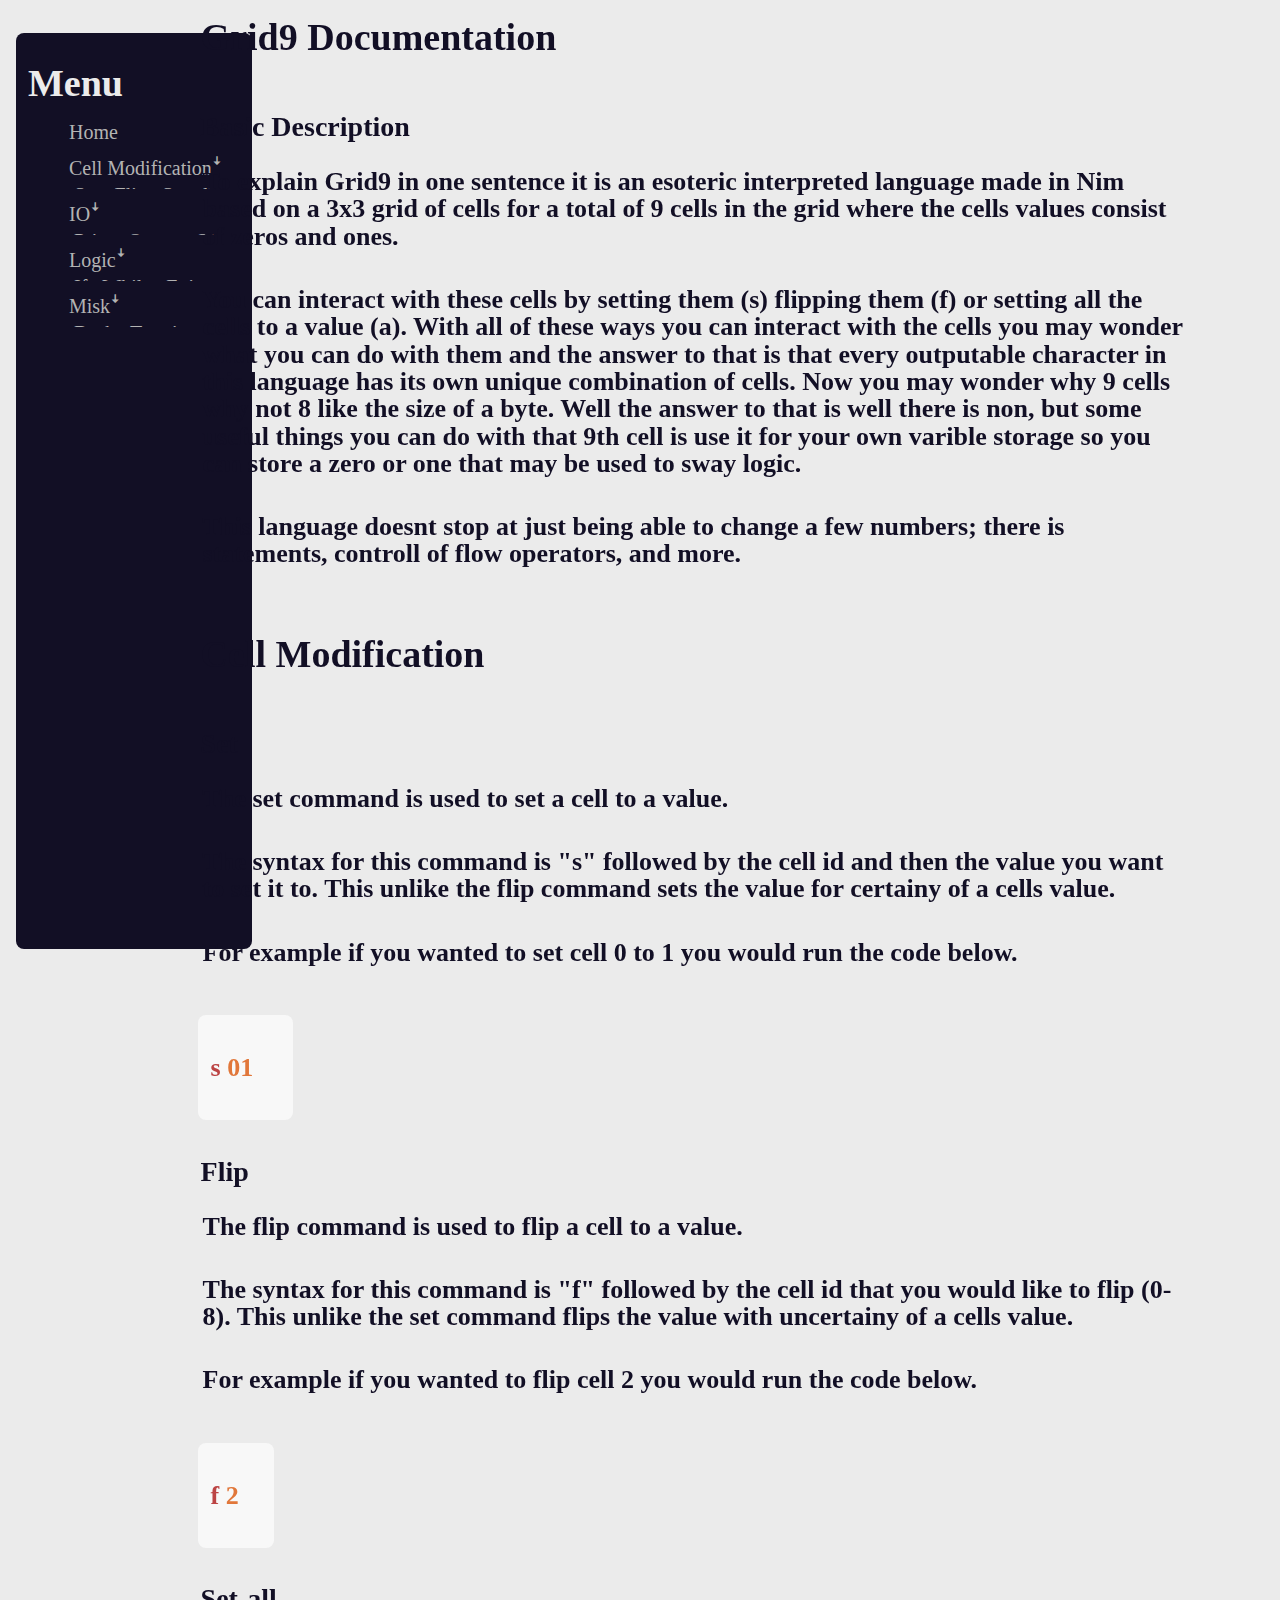
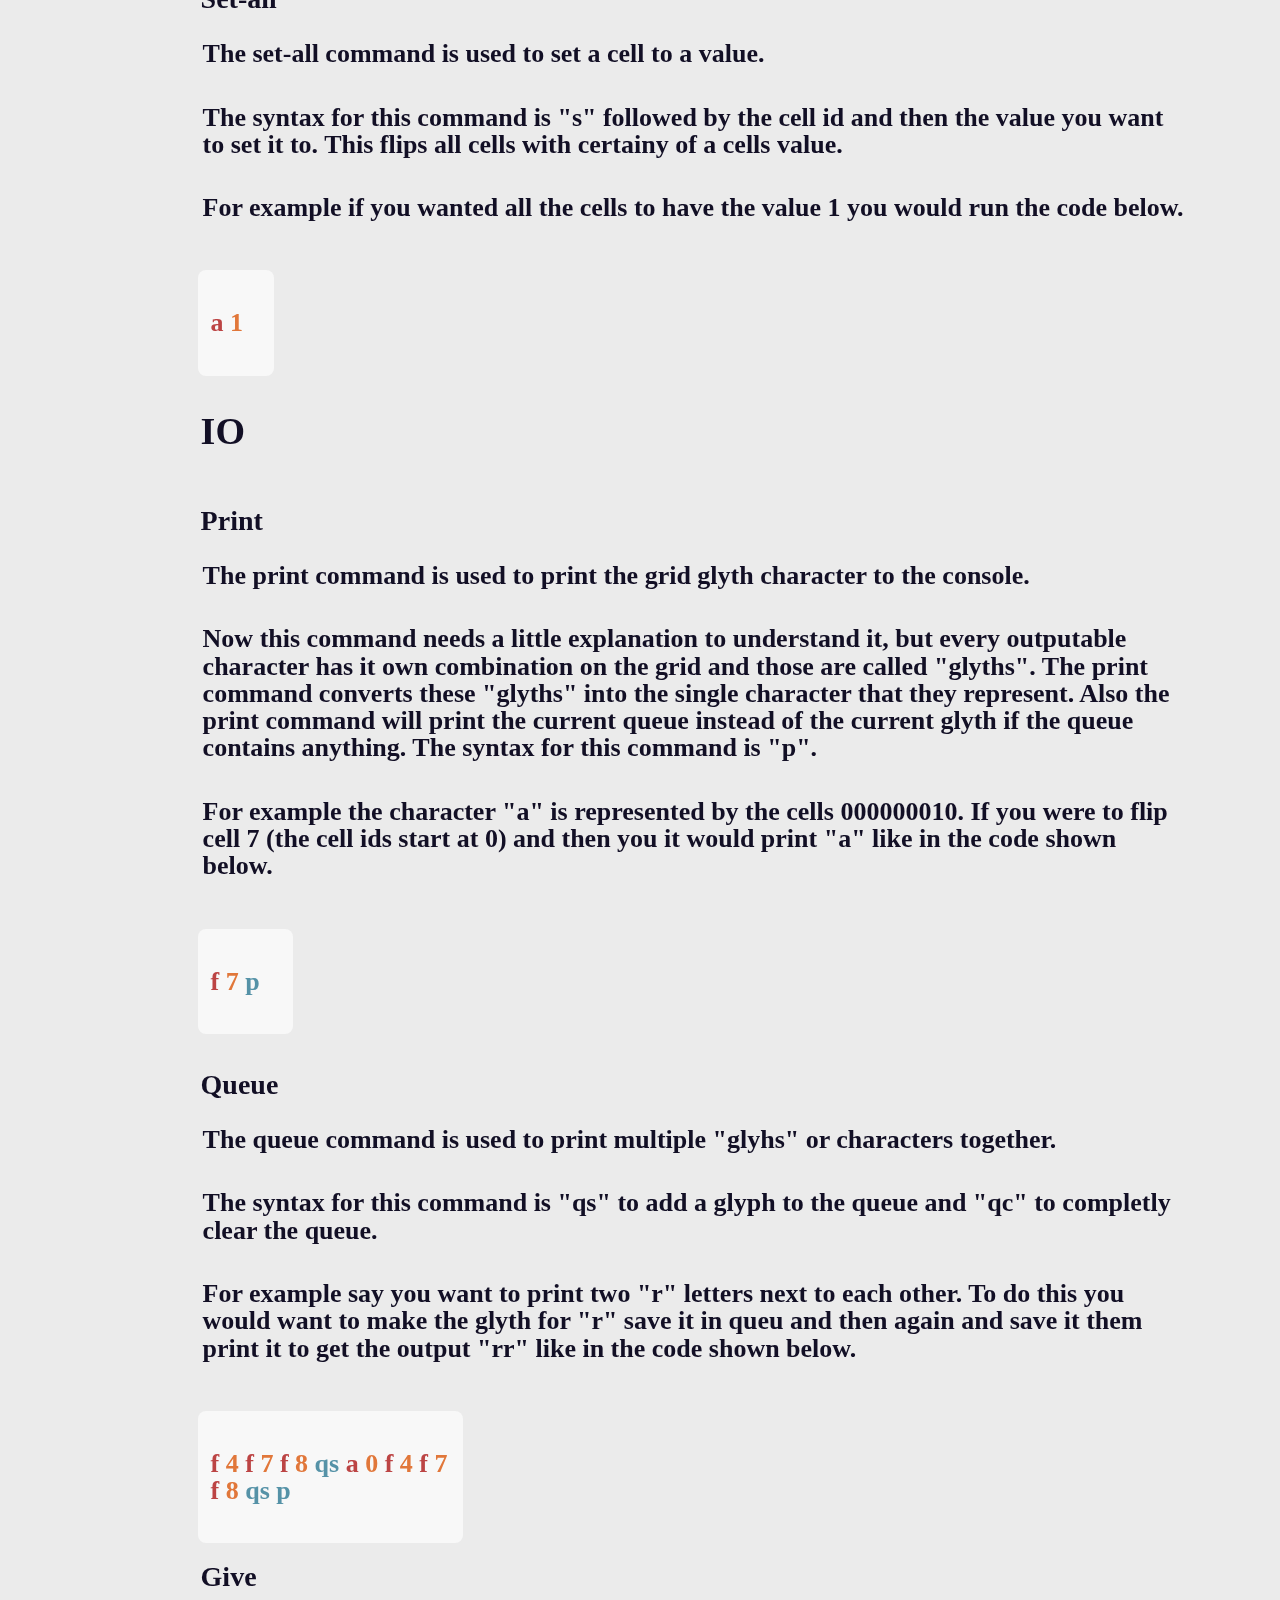
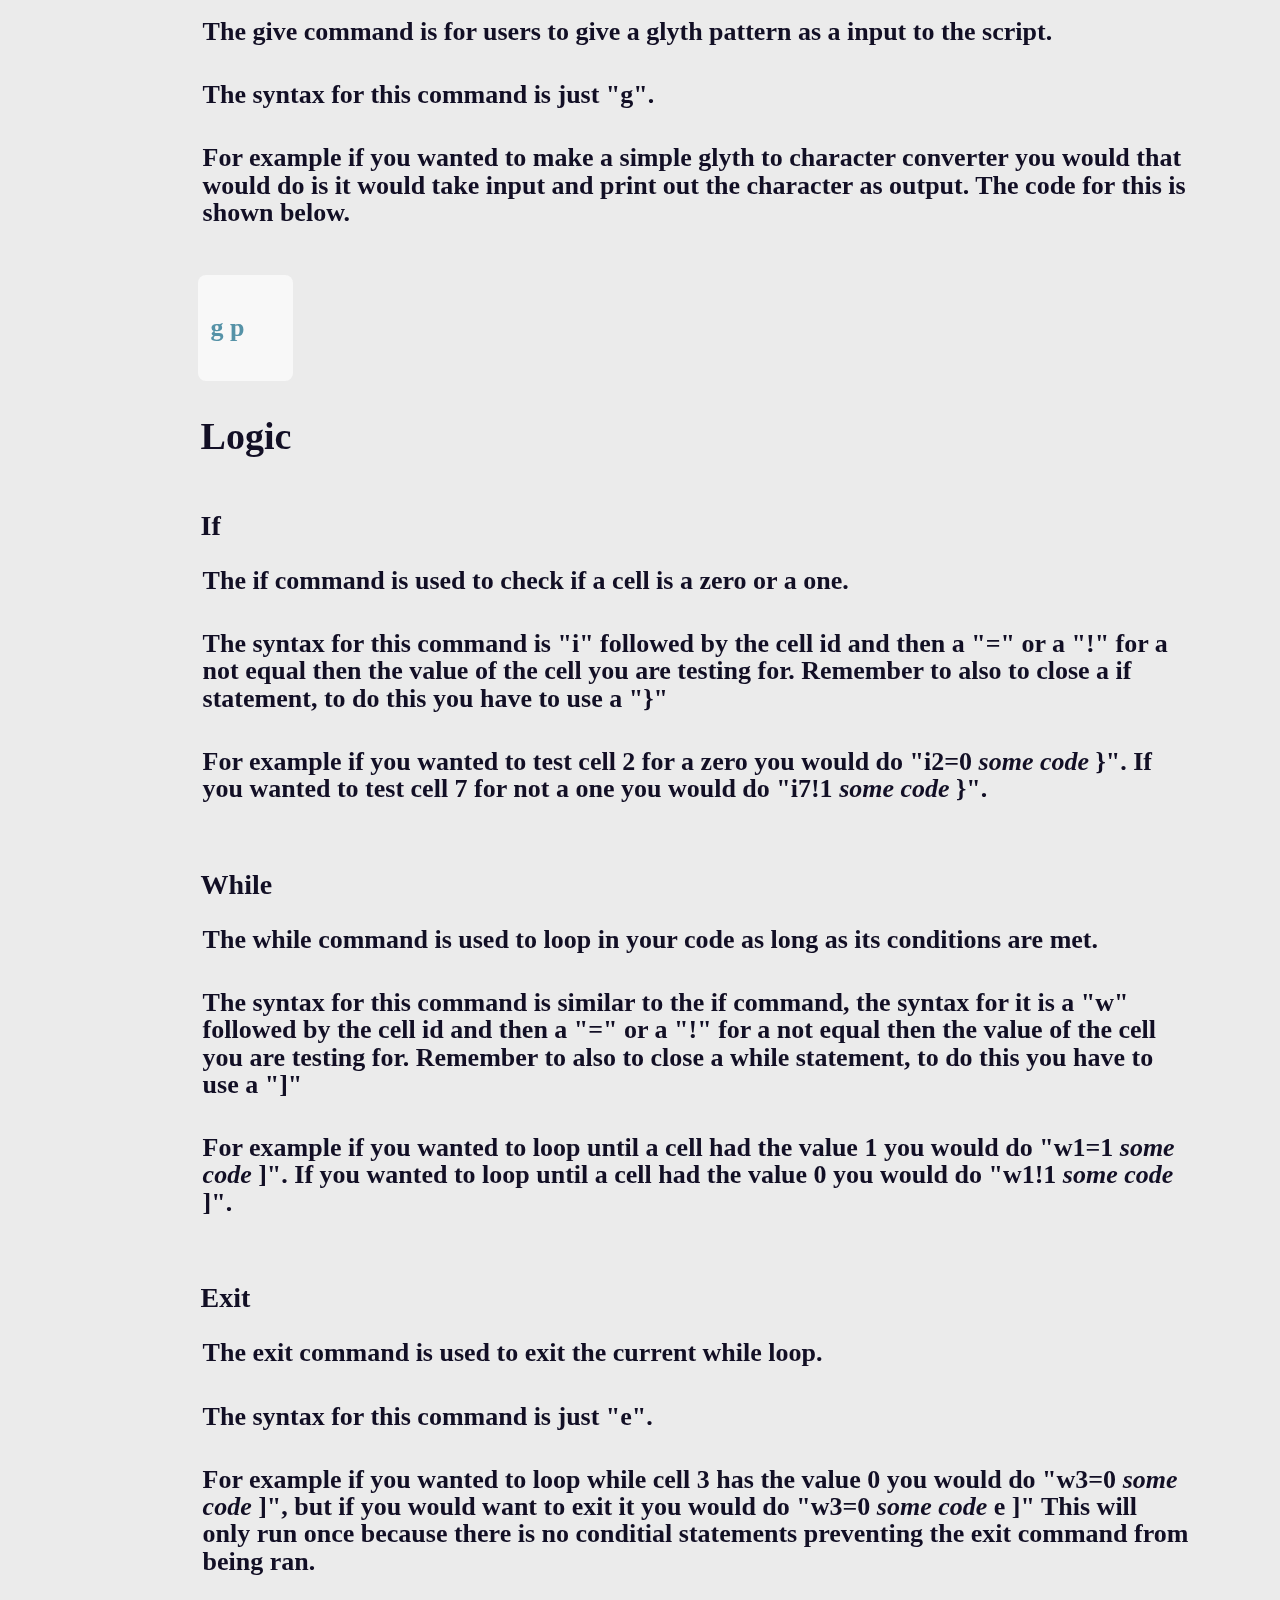
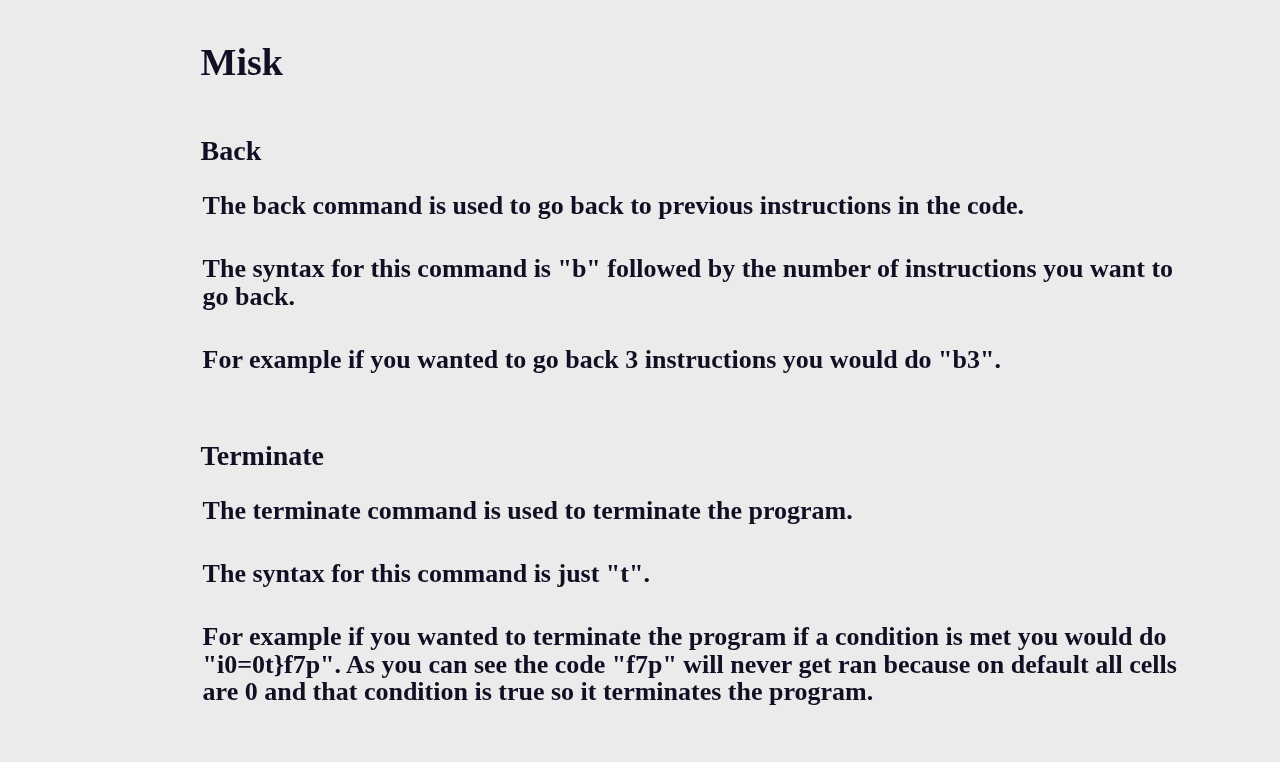
==== src/documentation/index.html @ 4f072d83 "code blocks part & mobile css & css comments" ====
<!DOCTYPE html>
<html>
<head>
    <meta charset="utf-8">
    <title>Grid9 Documentation</title>
    <link rel="stylesheet" href="css/style.css">
    <script src="https://code.jquery.com/jquery-3.4.1.min.js"></script>
</head>
<body>
    <div style="display: inline">
        
        <!-- Sidebar -->
        <div id="sidebar" class="sidebar_nav">
            <h3 class="sidebar_nav_title">Menu</h3>
            <nav>
                <ul>
                    <a href="#home" class="sidebar_nav_link">Home</a>
                    <br><br>
                    <a href="#0" class="sidebar_nav_link">Cell Modificationꜜ</a>
                        <ul id="list">
                            <a href="#set" class="sidebar_nav_link">Set</a>
                            <a href="#flip" class="sidebar_nav_link">Flip</a>
                            <a href="#set-all" class="sidebar_nav_link">Set-all</a>
                        </ul>
                    <br>
                    <a href="#0" class="sidebar_nav_link">IOꜜ</a>
                        <ul id="list">
                            <a href="#print" class="sidebar_nav_link">Print</a>
                            <a href="#queue" class="sidebar_nav_link">Queue</a>
                            <a href="#give" class="sidebar_nav_link">Give</a>
                        </ul>
                    <br>
                    <a href="#0" class="sidebar_nav_link">Logicꜜ</a>
                        <ul id="list">
                            <a href="#if" class="sidebar_nav_link">If</a>
                            <a href="#while" class="sidebar_nav_link">While</a>
                            <a href="#exit" class="sidebar_nav_link">Exit</a>
                        </ul>
                    <br>
                    <a href="#0" class="sidebar_nav_link">Miskꜜ</a>
                        <ul id="list">
                            <a href="#back" class="sidebar_nav_link">Back</a>
                            <a href="#terminate" class="sidebar_nav_link">Terminate</a>
                        </ul>
                    <br>
                </ul>
            </nav>
        </div>

        <!-- Page Content -->
        <div class="docs">
            <h1 id="home">Grid9 Documentation</h1>

            <br>
            <h2>Basic Description</h2>

            <p class="docs-data">
                To explain Grid9 in one sentence it is an esoteric interpreted language made in Nim based on a 3x3 grid of cells for a total of 9 cells in the grid where the cells values consist of zeros and ones.
            </p>
            <p class="docs-data">
                You can interact with these cells by setting them (s) flipping them (f) or setting all the cells to a value (a).
                With all of these ways you can interact with the cells you may wonder what you can do with them and the answer to that is that every outputable character in this language has its own unique combination of cells.
                Now you may wonder why 9 cells why not 8 like the size of a byte. Well the answer to that is well there is non, but some useful things you can do with that 9th cell is use it for your own varible storage so you can store a zero or one that may be used to sway logic.
            </p>

            <p class="docs-data">
                This language doesnt stop at just being able to change a few numbers; there is statements, controll of flow operators, and more.
            </p>
            <br>
            
            <h1>Cell Modification</h1>
            <br>

            <h2 id="set">Set</h2>
            <p class="docs-data">
                The set command is used to set a cell to a value.
            </p>
            <p class="docs-data">
                The syntax for this command is "s" followed by the cell id and then the value you want to set it to.
                This unlike the flip command sets the value for certainy of a cells value.
            </p>
            <p class="docs-data">
                For example if you wanted to set cell 0 to 1 you would run the code below.
            </p>
            <br>

            <div style=width:8%; class="code-block">
                <p class="docs-data">
                    <span class="cm">s</span>
                    <span class="num">01</span>
                </p>
            </div>
            <br>

            <h2 id="flip">Flip</h1>
            <p class="docs-data">
                The flip command is used to flip a cell to a value.
            </p>
            <p class="docs-data">
                The syntax for this command is "f" followed by the cell id that you would like to flip (0-8).
                This unlike the set command flips the value with uncertainy of a cells value.
            </p>
            <p class="docs-data">
                For example if you wanted to flip cell 2 you would run the code below.
            </p>
            <br>

            <div style=width:6%; class="code-block">
                <p class="docs-data">
                    <span class="cm">f</span>
                    <span class="num">2</span>
                </p>
            </div>
            <br>

            <h2 id="set-all">Set-all</h2>
            <p class="docs-data">
                The set-all command is used to set a cell to a value.
            </p>
            <p class="docs-data">
                The syntax for this command is "s" followed by the cell id and then the value you want to set it to.
                This flips all cells with certainy of a cells value.
            </p>
            <p class="docs-data">
                For example if you wanted all the cells to have the value 1 you would run the code below.
            </p>
            <br>

            <div style=width:6%; class="code-block">
                <p class="docs-data">
                    <span class="cm">a</span>
                    <span class="num">1</span>
                </p>
            </div>
            <br>

            <h1>IO</h1>
            <br>

            <h2 id="print">Print</h2>
            <p class="docs-data">
                The print command is used to print the grid glyth character to the console.
            </p>
            <p class="docs-data">
                Now this command needs a little explanation to understand it, but every outputable character has it own combination on the grid and those are called "glyths".
                The print command converts these "glyths" into the single character that they represent.
                Also the print command will print the current queue instead of the current glyth if the queue contains anything.
                The syntax for this command is "p".
            </p>
            <p class="docs-data">
                For example the character "a" is represented by the cells 000000010. If you were to flip cell 7 (the cell ids start at 0) and then you it would print "a" like in the code shown below.
            </p>
            <br>

            <div style=width:8%; class="code-block">
                <p class="docs-data">
                    <span class="cm">f</span>
                    <span class="num">7</span>
                    <span class="io">p</span>
                </p>
            </div>
            <br>

            <h2 id="queue">Queue</h2>
            <p class="docs-data">
                The queue command is used to print multiple "glyhs" or characters together.
            </p>
            <p class="docs-data">
                The syntax for this command is "qs" to add a glyph to the queue and "qc" to completly clear the queue.
            </p>
            <p class="docs-data">
                For example say you want to print two "r" letters next to each other.
                To do this you would want to make the glyth for "r" save it in queu and then again and save it them print it to get the output "rr" like in the code shown below.
            </p>
            <br>

            <div style=width:25%; class="code-block">
                <p class="docs-data">
                    <span class="cm">f</span>
                    <span class="num">4</span>
                    <span class="cm">f</span>
                    <span class="num">7</span>
                    <span class="cm">f</span>
                    <span class="num">8</span>
                    <span class="io">qs</span>
                    <span class="cm">a</span>
                    <span class="num">0</span>
                    <span class="cm">f</span>
                    <span class="num">4</span>
                    <span class="cm">f</span>
                    <span class="num">7</span>
                    <span class="cm">f</span>
                    <span class="num">8</span>
                    <span class="io">qs</span>
                    <span class="io">p</span>
                </p>
            </div>

            <h2 id="give">Give</h2>
            <p class="docs-data">
                The give command is for users to give a glyth pattern as a input to the script.
            </p>
            <p class="docs-data">
                The syntax for this command is just "g".
            </p>
            <p class="docs-data">
                For example if you wanted to make a simple glyth to character converter you would that would do is it would take input and print out the character as output. The code for this is shown below.
            </p>
            <br>

            <div style=width:8%; class="code-block">
                <p class="docs-data">
                    <span class="io">g</span>
                    <span class="io">p</span>
                </p>
            </div>
            <br>

            <h1>Logic</h1>
            <br>

            <h2 id="if">If</h2>
            <p class="docs-data">
                The if command is used to check if a cell is a zero or a one.
            </p>
            <p class="docs-data">
                The syntax for this command is "i" followed by the cell id and then a "=" or a "!" for a not equal then the value of the cell you are testing for.
                Remember to also to close a if statement, to do this you have to use a "}"
            </p>
            <p class="docs-data">
                For example if you wanted to test cell 2 for a zero you would do "i2=0 <i>some code</i> }". If you wanted to test cell 7 for not a one you would do "i7!1 <i>some code</i> }".
            </p>
            <br>

            <h2 id="while">While</h2>
            <p class="docs-data">
                The while command is used to loop in your code as long as its conditions are met.
            </p>
            <p class="docs-data">
                The syntax for this command is similar to the if command, the syntax for it is a "w" followed by the cell id and then a "=" or a "!" for a not equal then the value of the cell you are testing for.
                Remember to also to close a while statement, to do this you have to use a "]"
            </p>
            <p class="docs-data">
                For example if you wanted to loop until a cell had the value 1 you would do "w1=1 <i>some code</i> ]". If you wanted to loop until a cell had the value 0 you would do "w1!1 <i>some code</i> ]".
            </p>
            <br>

            <h2 id="exit">Exit</h2>
            <p class="docs-data">
                The exit command is used to exit the current while loop.
            </p>
            <p class="docs-data">
                The syntax for this command is just "e".
            </p>
            <p class="docs-data">
                For example if you wanted to loop while cell 3 has the value 0 you would do "w3=0 <i>some code</i> ]", but if you would want to exit it you would do "w3=0 <i>some code</i> e ]" This will only run once because there is no conditial statements preventing the exit command from being ran.
            </p>
            <br>

            <h1 id="misk">Misk</h1>
            <br>

            <h2 id="back">Back</h2>
            <p class="docs-data">
                The back command is used to go back to previous instructions in the code.
            </p>
            <p class="docs-data">
                The syntax for this command is "b" followed by the number of instructions you want to go back.
            </p>
            <p class="docs-data">
                For example if you wanted to go back 3 instructions you would do "b3".
            </p>
            <br>

            <h2 id="terminate">Terminate</h2>
            <p class="docs-data">
                The terminate command is used to terminate the program.
            </p>
            <p class="docs-data">
                The syntax for this command is just "t".
            </p>
            <p class="docs-data">
                For example if you wanted to terminate the program if a condition is met you would do "i0=0t}f7p". As you can see the code "f7p" will never get ran because on default all cells are 0 and that condition is true so it terminates the program.
            </p>
            <br>
        </div>
    </div>

    <script>
        $(window).scroll(function(){
          $("#sidebar_nav").stop().animate({"marginTop": ($(window).scrollTop()) + "px"}, "slow" );
        });
    </script>
</body>
</html>
---- src/documentation/css/style.css ----
body {
    background-color: #EBEBEB;
}

/* Sidebar */
.sidebar_nav {
    background-color: #120F25;
    height: 900px;
    margin: 8px;
    padding: 8px;
    border-radius: 8px;
    float: left;
    position:fixed;
}

.sidebar_nav_title {
    font-family: Quantify;
    font-size: 38px;
    color: #EBEBEB;
    line-height: 0%;
    padding: 4px;
}

.sidebar_nav_link {
    font-family: Quantify;
    font-size: 20px;
    color: #b3b3b3;
    text-decoration: none;
    line-height: 0%;
    padding: 5px;
}

.sidebar_nav_link:focus {
    font-weight: 600;
}


#list {
    font-family: Quantify;
    font-size: 20px;
    color: #b3b3b3;;
    padding: 5px;
    max-height: 0;
    overflow: hidden;
    transition: 0.8s linear;
}
  
a:focus+#list {
    max-height: 20em;
}

a[href="nowhere"]:focus {
    pointer-events: none;
}

/* Docs */
h1 {
    font-family: Quantify;
    font-size: 38px;
    color: #120F25;
    line-height: 50%;
    padding: 3px;
}
h2 {
    font-family: Quantify;
    font-size: 28px;
    color: #120F25;
    line-height: 50%;
    padding: 3px;
}

.docs {
    position:relative;
    width: 79%;
    left:15%;
}
.docs-data {
    font-family: 'Segoe UI';
    font-weight: 600;
    font-size: 26px;
    color: #120F25;
    line-height: 105%;
    padding: 5px;
}

/* Code Blocks */
.code-block {
    background-color: #f8f8f8;
    letter-spacing: 50%;
    border-radius: 8px;
    line-height: 80%;
    padding: 8px;
}

.cm {
    color: #bc4444;
}

.io {
    color: #5592a7;
}

.log {
    color: #51b572;
}

.msk {
    color: #e4e75b;
}

.num {
    color: #e1773a;
}

.com {
    color: #b3b3b3;
}

/* Mobile */
@media only screen and (max-width: 750px) {
    .sidebar_nav {
        display: none;
    }

    .docs {
        left: 0%;
    }
}
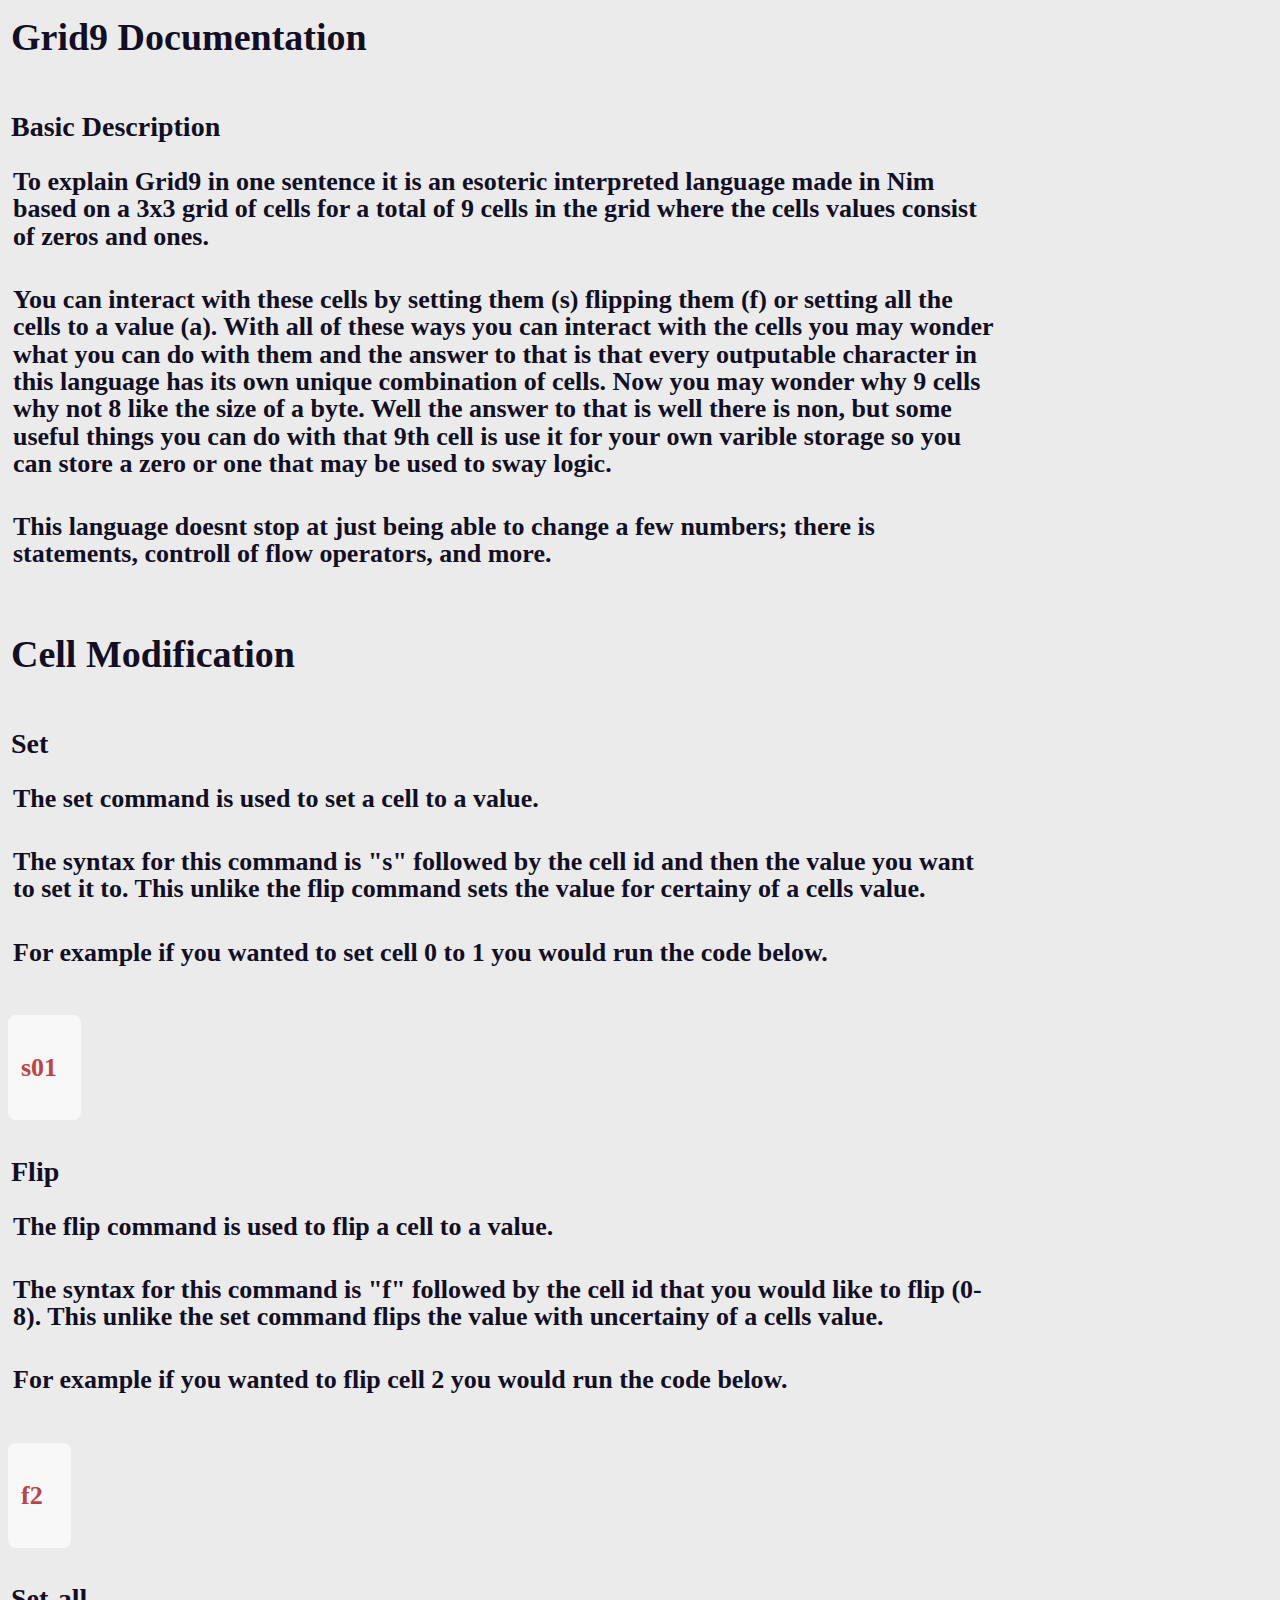
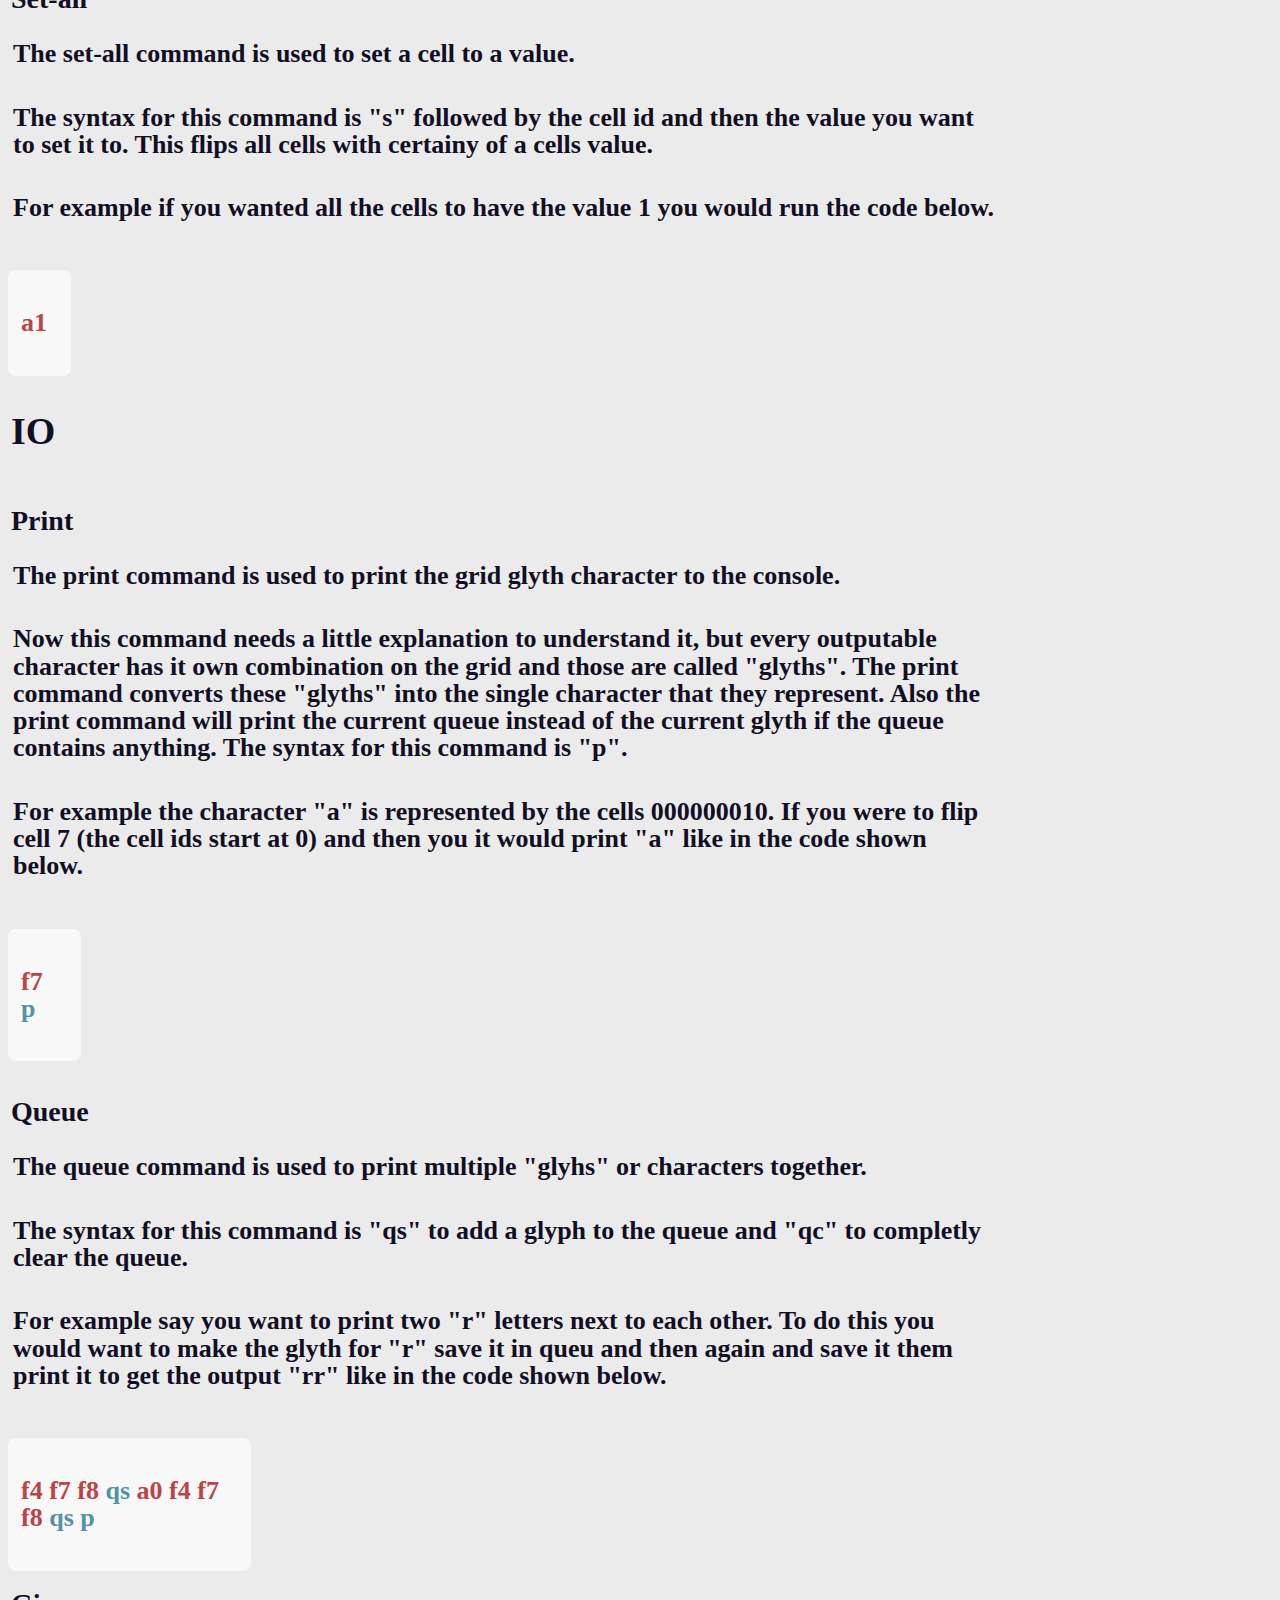
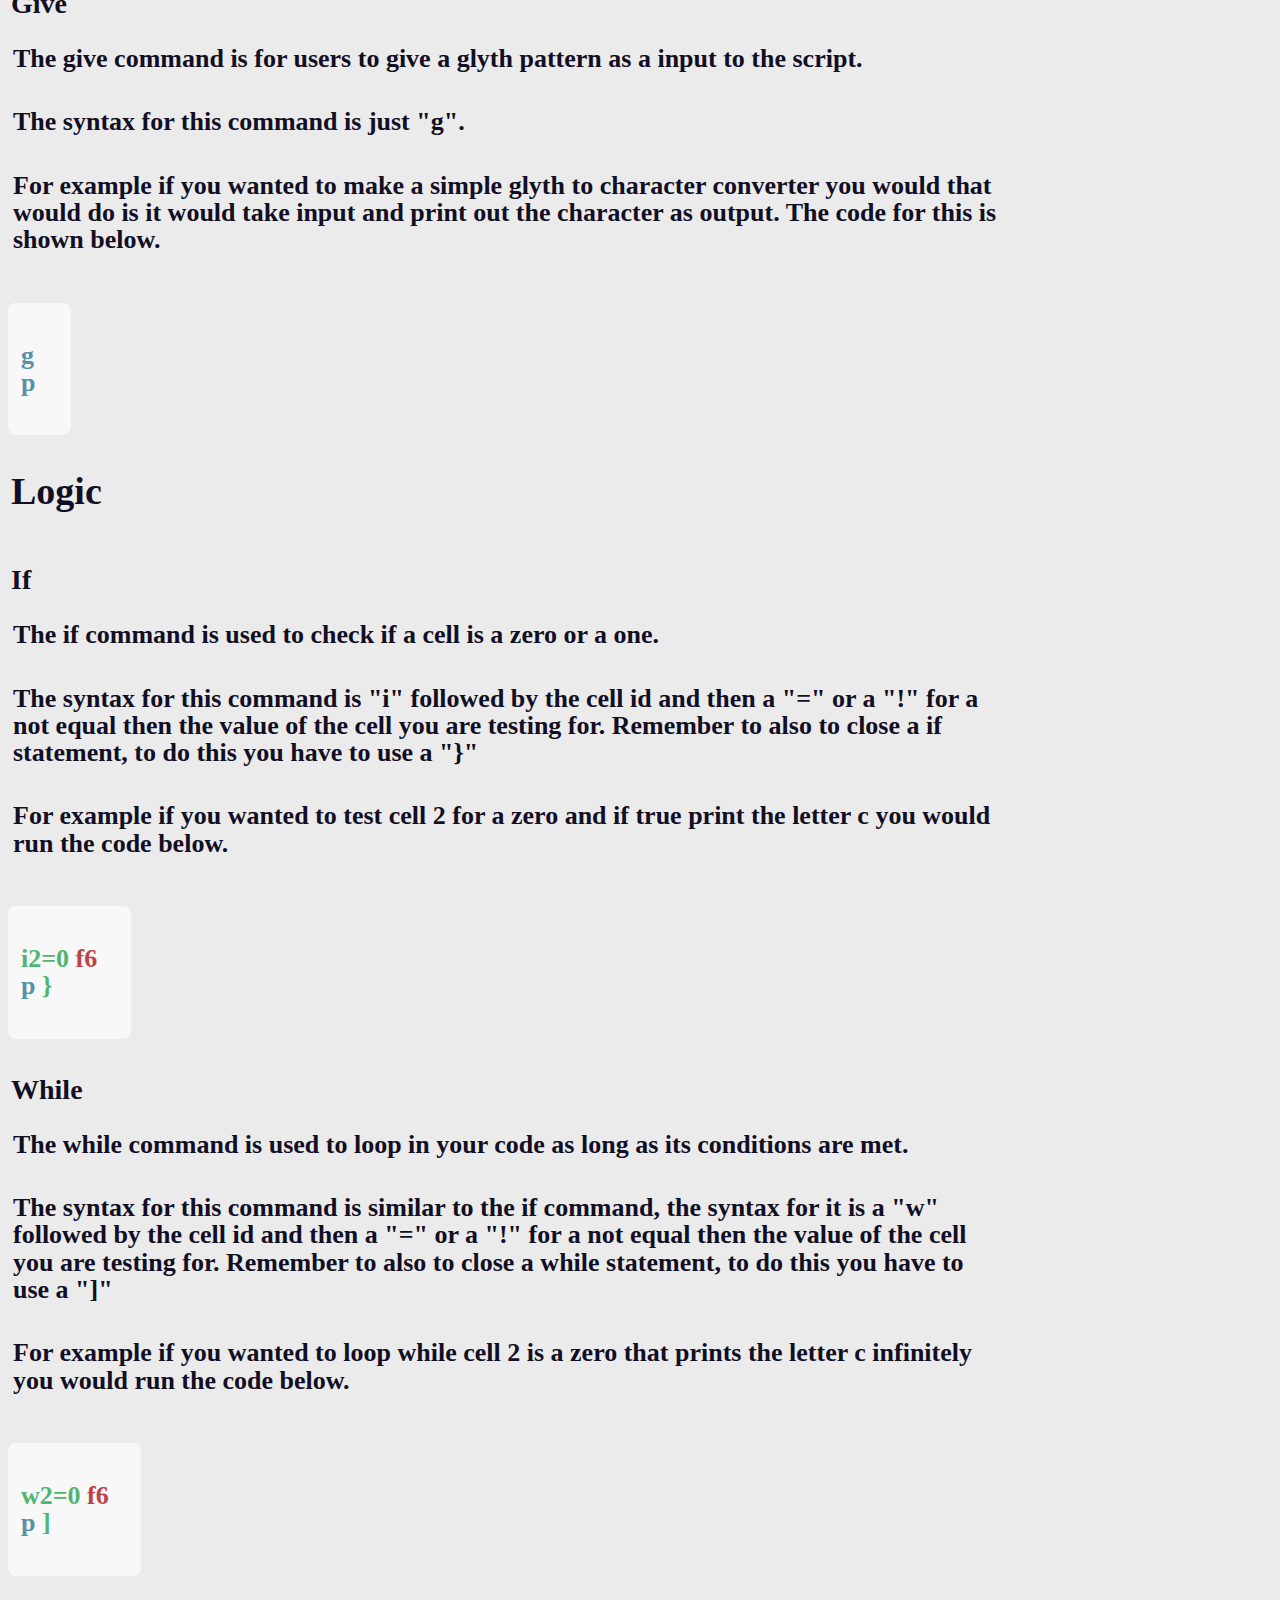
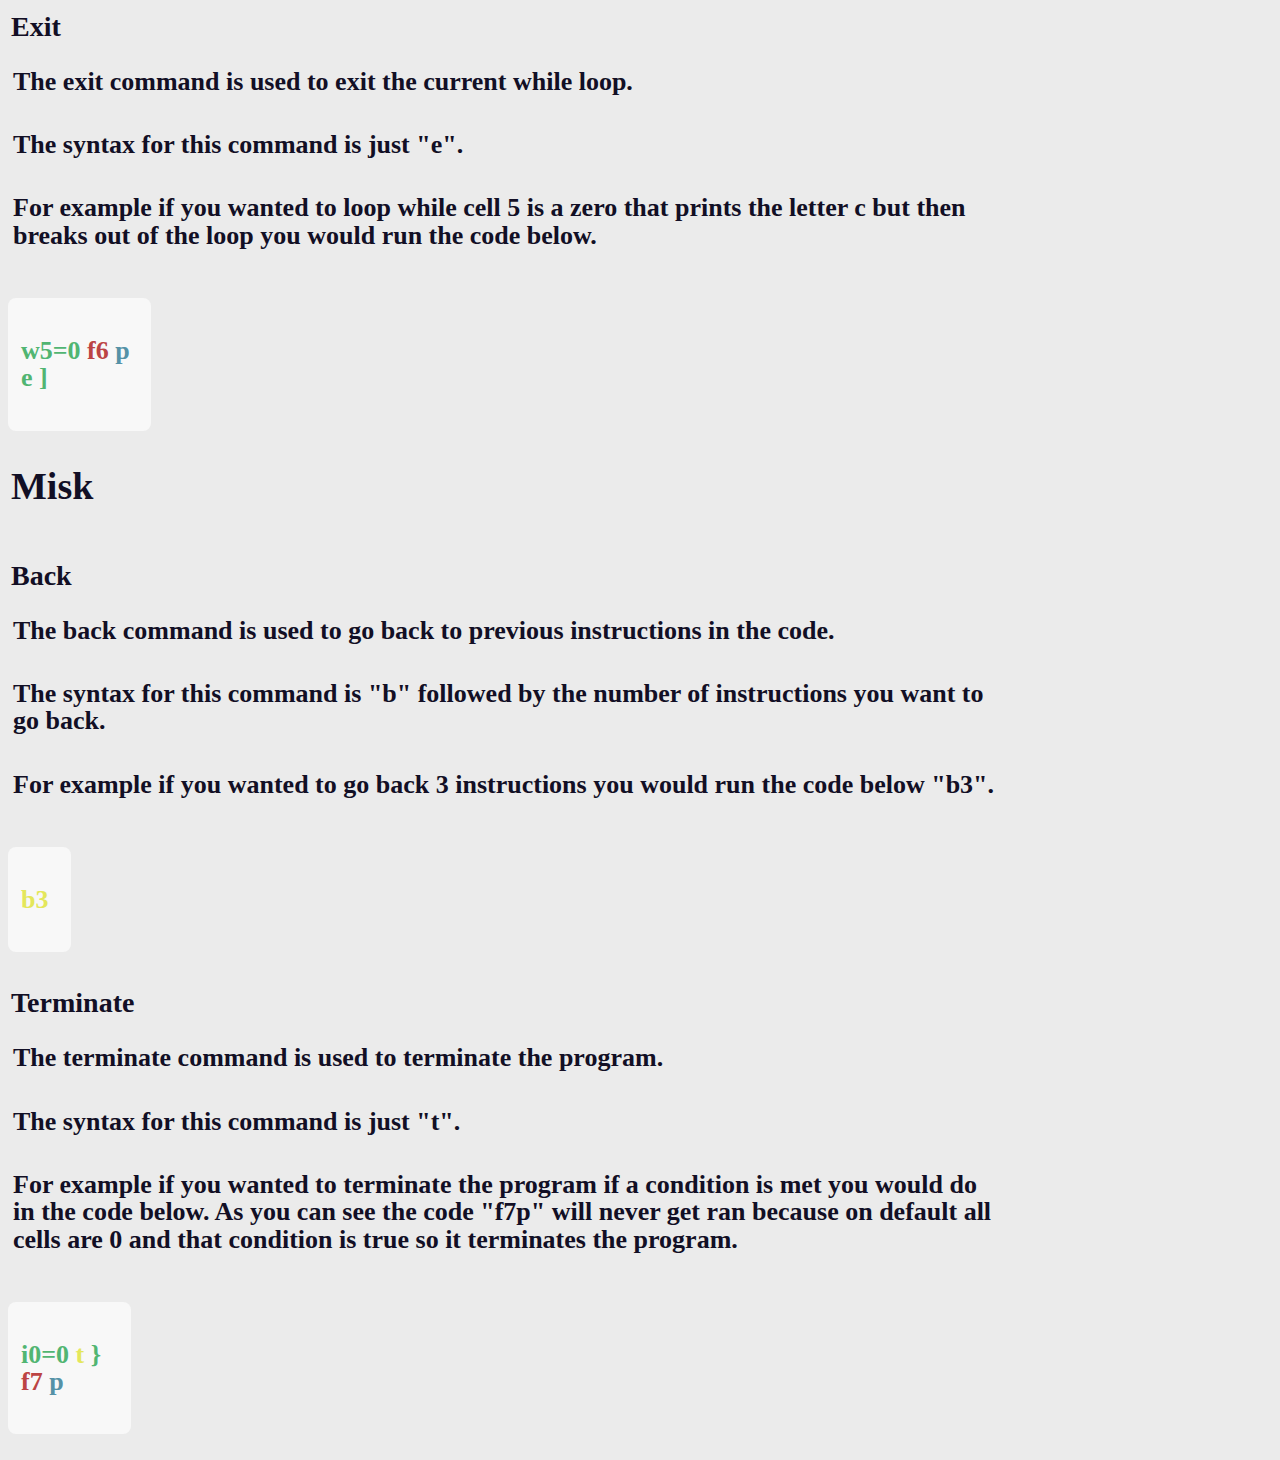
==== commit a3cd08be: "fixed overflow issues on mobile" ====
--- a/src/documentation/index.html
+++ b/src/documentation/index.html
@@ -84,10 +84,9 @@
             </p>
             <br>
 
-            <div style=width:8%; class="code-block">
-                <p class="docs-data">
-                    <span class="cm">s</span>
-                    <span class="num">01</span>
+            <div style=width:5%; class="code-block">
+                <p class="docs-data">
+                    <span class="cm">s01</span>
                 </p>
             </div>
             <br>
@@ -105,10 +104,9 @@
             </p>
             <br>
 
-            <div style=width:6%; class="code-block">
-                <p class="docs-data">
-                    <span class="cm">f</span>
-                    <span class="num">2</span>
+            <div style=width:4%; class="code-block">
+                <p class="docs-data">
+                    <span class="cm">f2</span>
                 </p>
             </div>
             <br>
@@ -126,10 +124,9 @@
             </p>
             <br>
 
-            <div style=width:6%; class="code-block">
-                <p class="docs-data">
-                    <span class="cm">a</span>
-                    <span class="num">1</span>
+            <div style=width:4%; class="code-block">
+                <p class="docs-data">
+                    <span class="cm">a1</span>
                 </p>
             </div>
             <br>
@@ -152,10 +149,9 @@
             </p>
             <br>
 
-            <div style=width:8%; class="code-block">
-                <p class="docs-data">
-                    <span class="cm">f</span>
-                    <span class="num">7</span>
+            <div style=width:5%; class="code-block">
+                <p class="docs-data">
+                    <span class="cm">f7</span>
                     <span class="io">p</span>
                 </p>
             </div>
@@ -174,23 +170,16 @@
             </p>
             <br>
 
-            <div style=width:25%; class="code-block">
-                <p class="docs-data">
-                    <span class="cm">f</span>
-                    <span class="num">4</span>
-                    <span class="cm">f</span>
-                    <span class="num">7</span>
-                    <span class="cm">f</span>
-                    <span class="num">8</span>
+            <div style=width:22%; class="code-block">
+                <p class="docs-data">
+                    <span class="cm">f4</span>
+                    <span class="cm">f7</span>
+                    <span class="cm">f8</span>
                     <span class="io">qs</span>
-                    <span class="cm">a</span>
-                    <span class="num">0</span>
-                    <span class="cm">f</span>
-                    <span class="num">4</span>
-                    <span class="cm">f</span>
-                    <span class="num">7</span>
-                    <span class="cm">f</span>
-                    <span class="num">8</span>
+                    <span class="cm">a0</span>
+                    <span class="cm">f4</span>
+                    <span class="cm">f7</span>
+                    <span class="cm">f8</span>
                     <span class="io">qs</span>
                     <span class="io">p</span>
                 </p>
@@ -208,7 +197,7 @@
             </p>
             <br>
 
-            <div style=width:8%; class="code-block">
+            <div style=width:4%; class="code-block">
                 <p class="docs-data">
                     <span class="io">g</span>
                     <span class="io">p</span>
@@ -228,8 +217,18 @@
                 Remember to also to close a if statement, to do this you have to use a "}"
             </p>
             <p class="docs-data">
-                For example if you wanted to test cell 2 for a zero you would do "i2=0 <i>some code</i> }". If you wanted to test cell 7 for not a one you would do "i7!1 <i>some code</i> }".
-            </p>
+                For example if you wanted to test cell 2 for a zero and if true print the letter c you would run the code below.
+            </p>
+            <br>
+
+            <div style=width:10%; class="code-block">
+                <p class="docs-data">
+                    <span class="log">i2=0</span>
+                    <span class="cm">f6</span>
+                    <span class="io">p</span>
+                    <span class="log">}</span>
+                </p>
+            </div>
             <br>
 
             <h2 id="while">While</h2>
@@ -241,8 +240,18 @@
                 Remember to also to close a while statement, to do this you have to use a "]"
             </p>
             <p class="docs-data">
-                For example if you wanted to loop until a cell had the value 1 you would do "w1=1 <i>some code</i> ]". If you wanted to loop until a cell had the value 0 you would do "w1!1 <i>some code</i> ]".
-            </p>
+                For example if you wanted to loop while cell 2 is a zero that prints the letter c infinitely you would run the code below.
+            </p>
+            <br>
+
+            <div style=width:11%; class="code-block">
+                <p class="docs-data">
+                    <span class="log">w2=0</span>
+                    <span class="cm">f6</span>
+                    <span class="io">p</span>
+                    <span class="log">]</span>
+                </p>
+            </div>
             <br>
 
             <h2 id="exit">Exit</h2>
@@ -253,8 +262,19 @@
                 The syntax for this command is just "e".
             </p>
             <p class="docs-data">
-                For example if you wanted to loop while cell 3 has the value 0 you would do "w3=0 <i>some code</i> ]", but if you would want to exit it you would do "w3=0 <i>some code</i> e ]" This will only run once because there is no conditial statements preventing the exit command from being ran.
-            </p>
+                For example if you wanted to loop while cell 5 is a zero that prints the letter c but then breaks out of the loop you would run the code below.
+            </p>
+            <br>
+
+            <div style=width:12%; class="code-block">
+                <p class="docs-data">
+                    <span class="log">w5=0</span>
+                    <span class="cm">f6</span>
+                    <span class="io">p</span>
+                    <span class="log">e</span>
+                    <span class="log">]</span>
+                </p>
+            </div>
             <br>
 
             <h1 id="misk">Misk</h1>
@@ -268,8 +288,15 @@
                 The syntax for this command is "b" followed by the number of instructions you want to go back.
             </p>
             <p class="docs-data">
-                For example if you wanted to go back 3 instructions you would do "b3".
-            </p>
+                For example if you wanted to go back 3 instructions you would run the code below "b3".
+            </p>
+            <br>
+
+            <div style=width:4%; class="code-block">
+                <p class="docs-data">
+                    <span class="msk">b3</span>
+                </p>
+            </div>
             <br>
 
             <h2 id="terminate">Terminate</h2>
@@ -280,8 +307,19 @@
                 The syntax for this command is just "t".
             </p>
             <p class="docs-data">
-                For example if you wanted to terminate the program if a condition is met you would do "i0=0t}f7p". As you can see the code "f7p" will never get ran because on default all cells are 0 and that condition is true so it terminates the program.
-            </p>
+                For example if you wanted to terminate the program if a condition is met you would do in the code below. As you can see the code "f7p" will never get ran because on default all cells are 0 and that condition is true so it terminates the program.
+            </p>
+            <br>
+
+            <div style=width:10%; class="code-block">
+                <p class="docs-data">
+                    <span class="log">i0=0</span>
+                    <span class="msk">t</span>
+                    <span class="log">}</span>
+                    <span class="cm">f7</span>
+                    <span class="io">p</span>
+                </p>
+            </div>
             <br>
         </div>
     </div>
--- a/src/documentation/css/style.css
+++ b/src/documentation/css/style.css
@@ -88,6 +88,8 @@
     background-color: #f8f8f8;
     letter-spacing: 50%;
     border-radius: 8px;
+    overflow-x: scroll;
+    overflow-y: scroll;
     line-height: 80%;
     padding: 8px;
 }
@@ -108,16 +110,12 @@
     color: #e4e75b;
 }
 
-.num {
-    color: #e1773a;
-}
-
 .com {
     color: #b3b3b3;
 }
 
 /* Mobile */
-@media only screen and (max-width: 750px) {
+@media only screen and (max-width: 1720px) {
     .sidebar_nav {
         display: none;
     }
@@ -125,4 +123,10 @@
     .docs {
         left: 0%;
     }
+
+    .code-block {
+        padding-left: 8px;
+        padding-right: 15px;
+
+    }
 }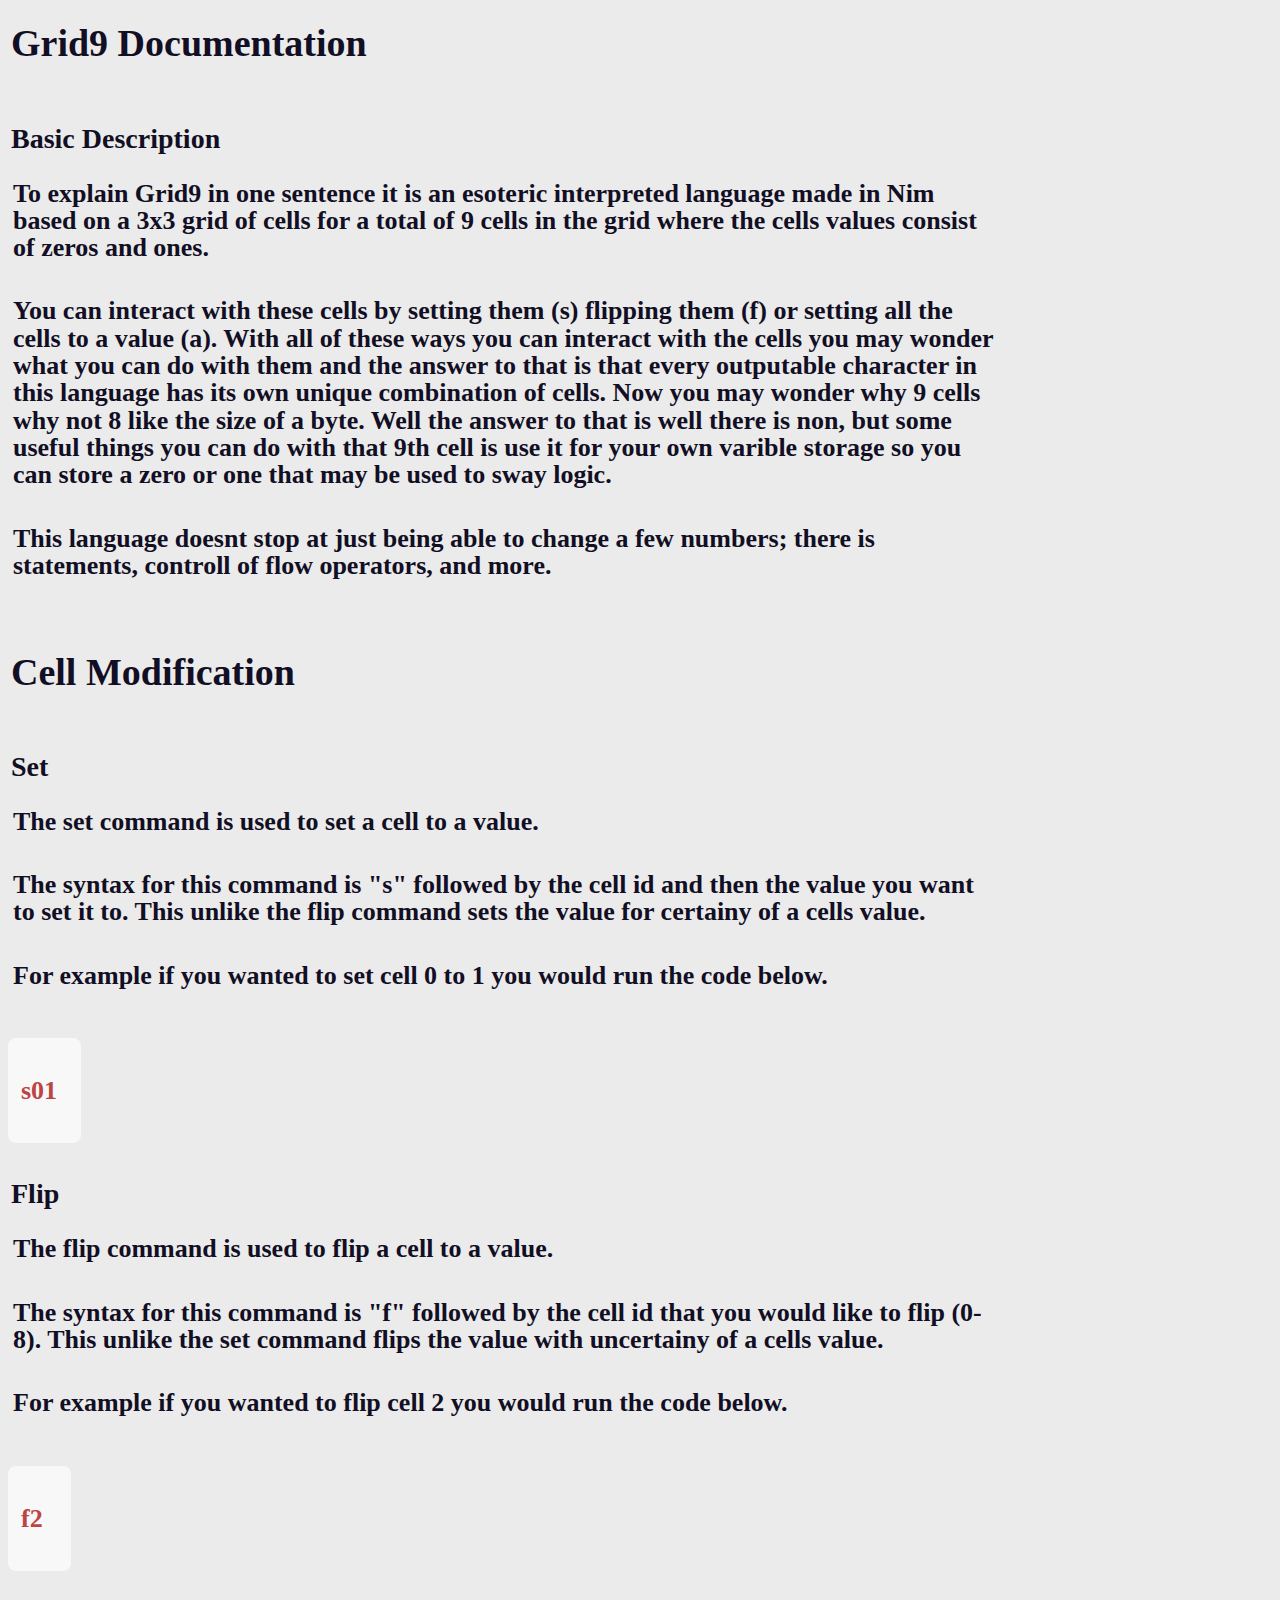
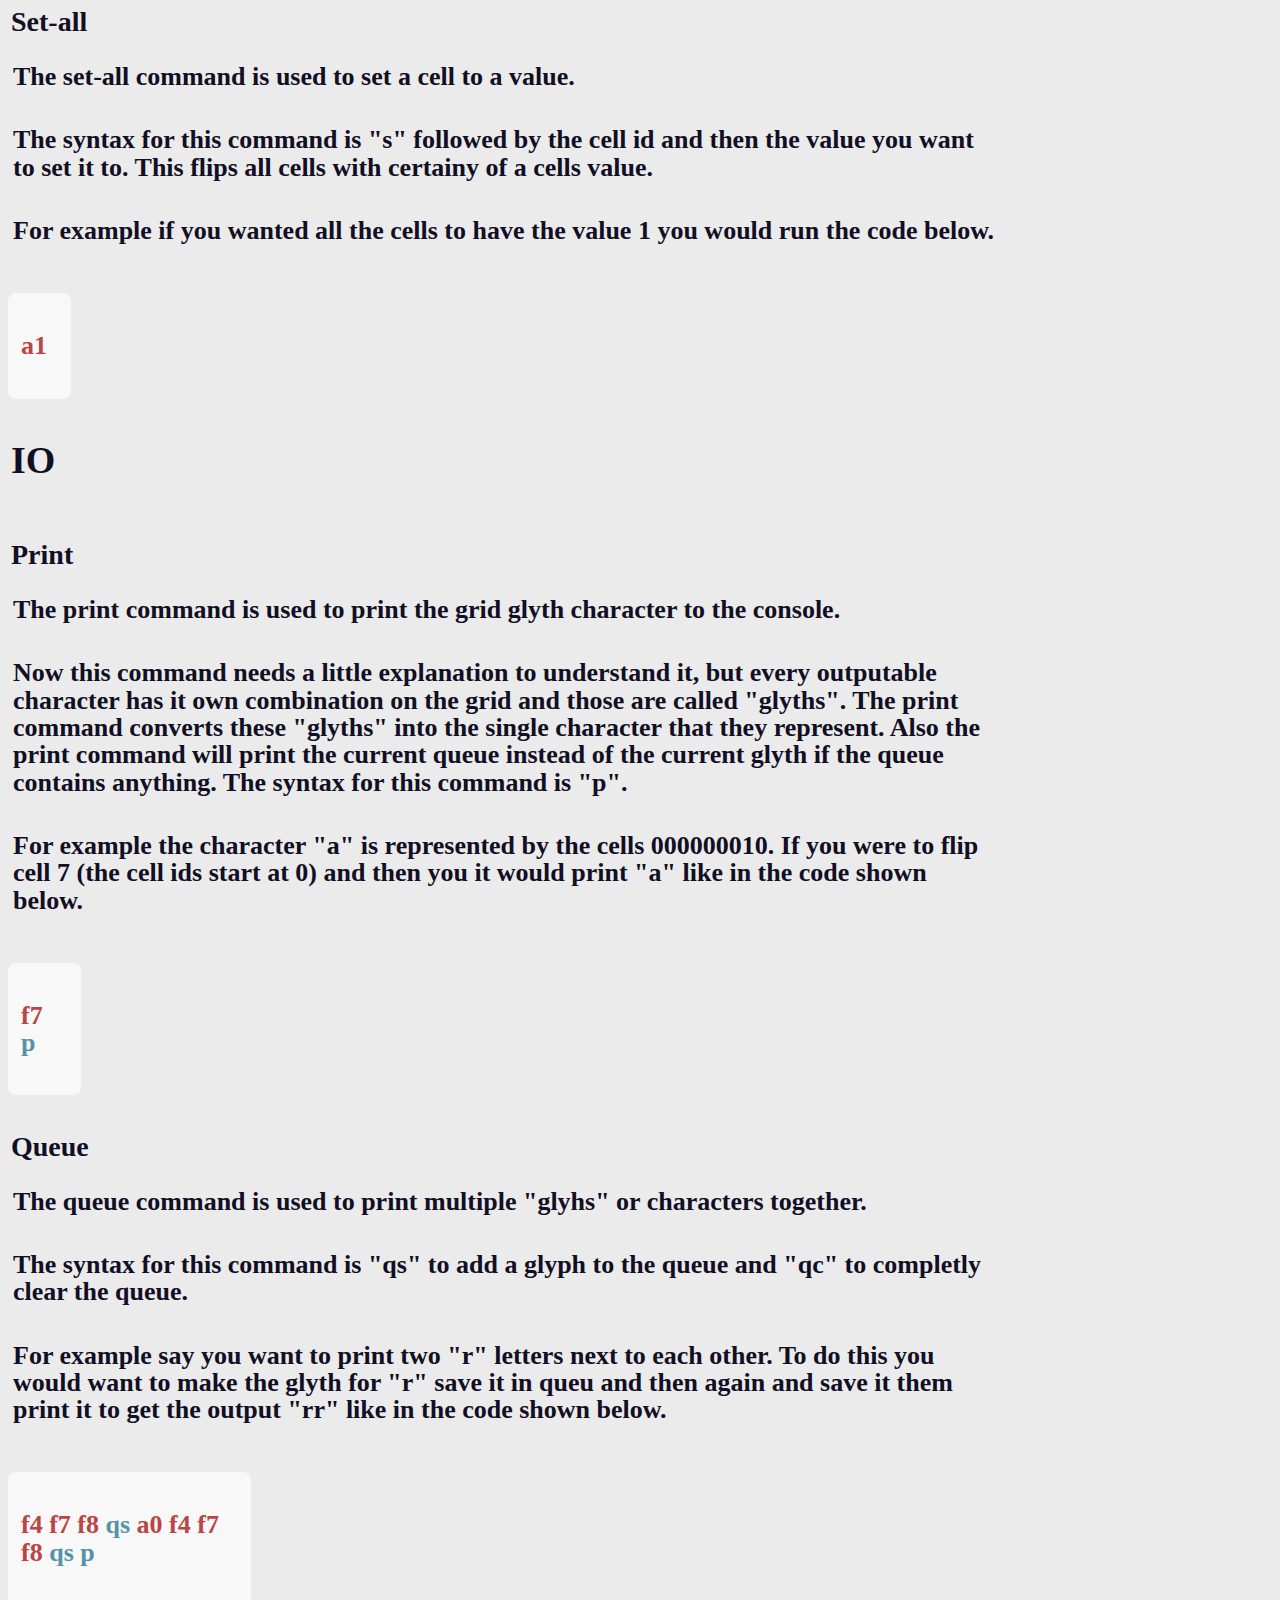
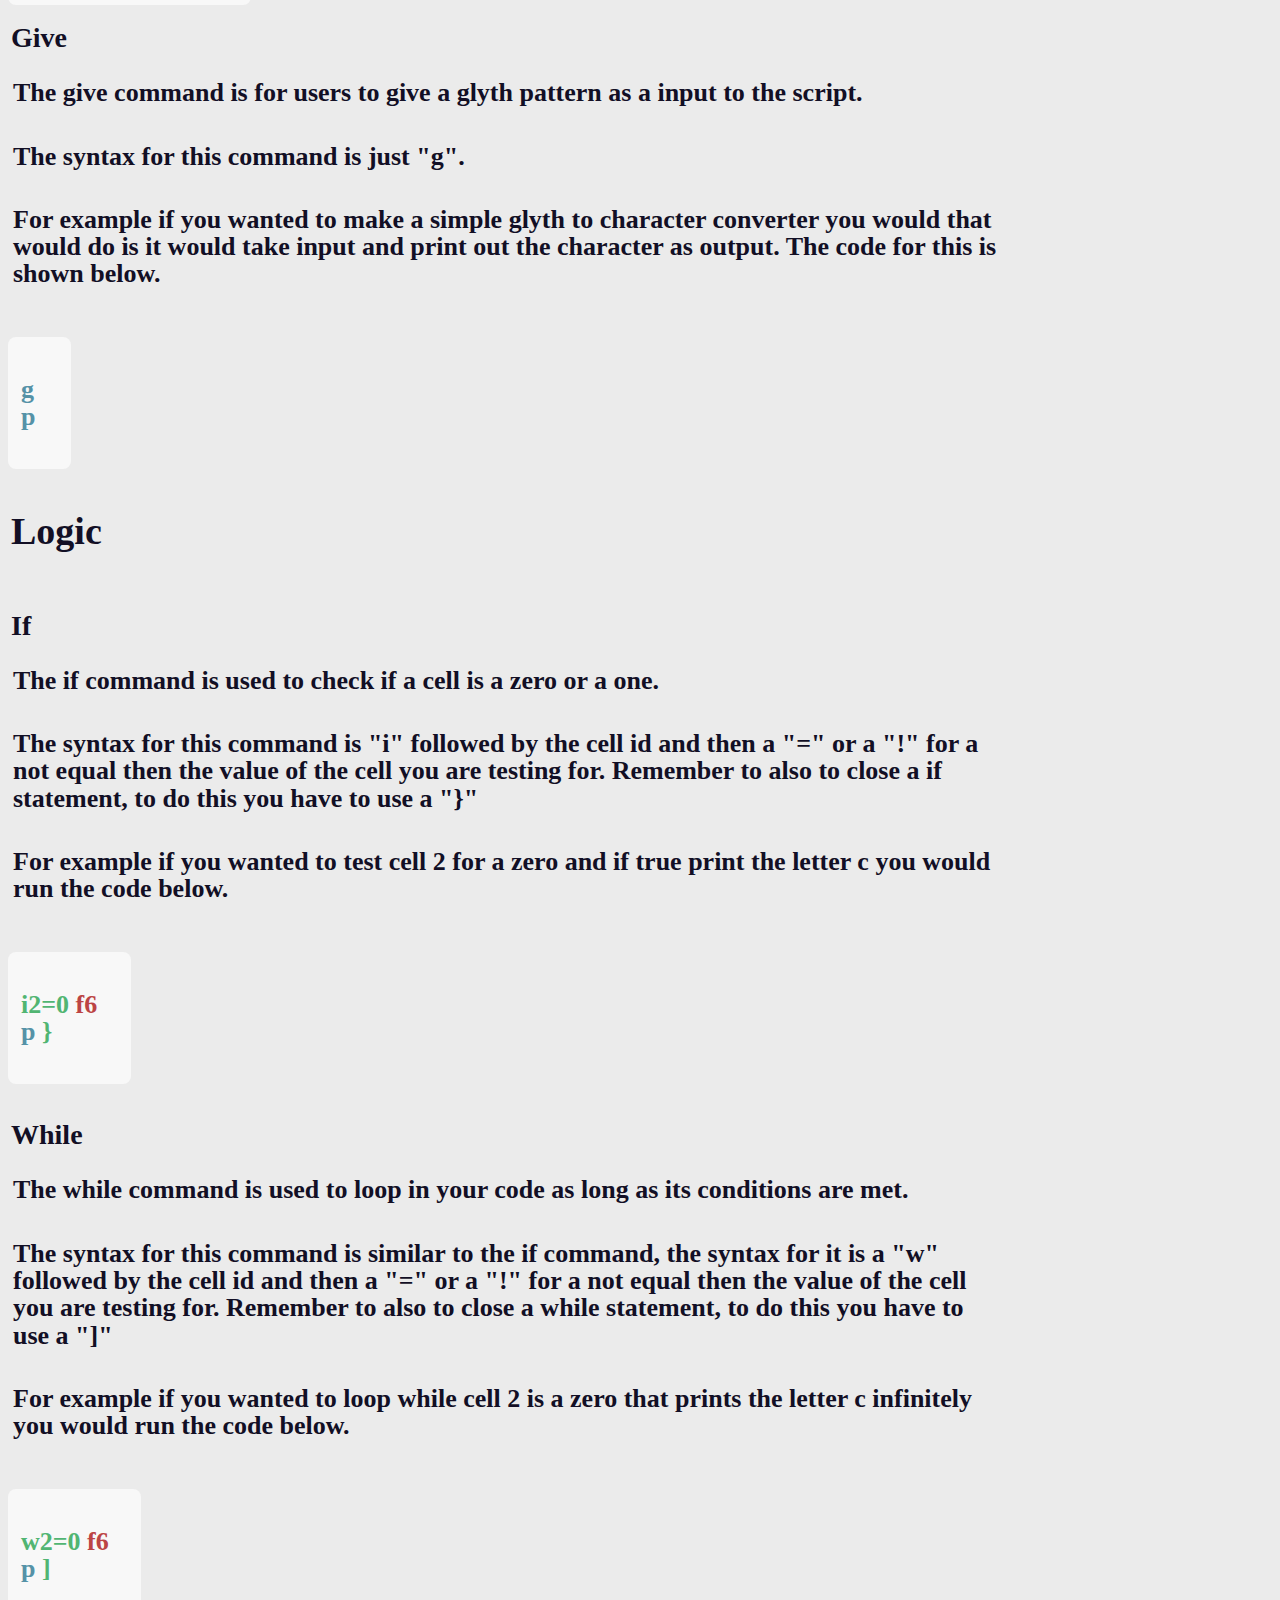
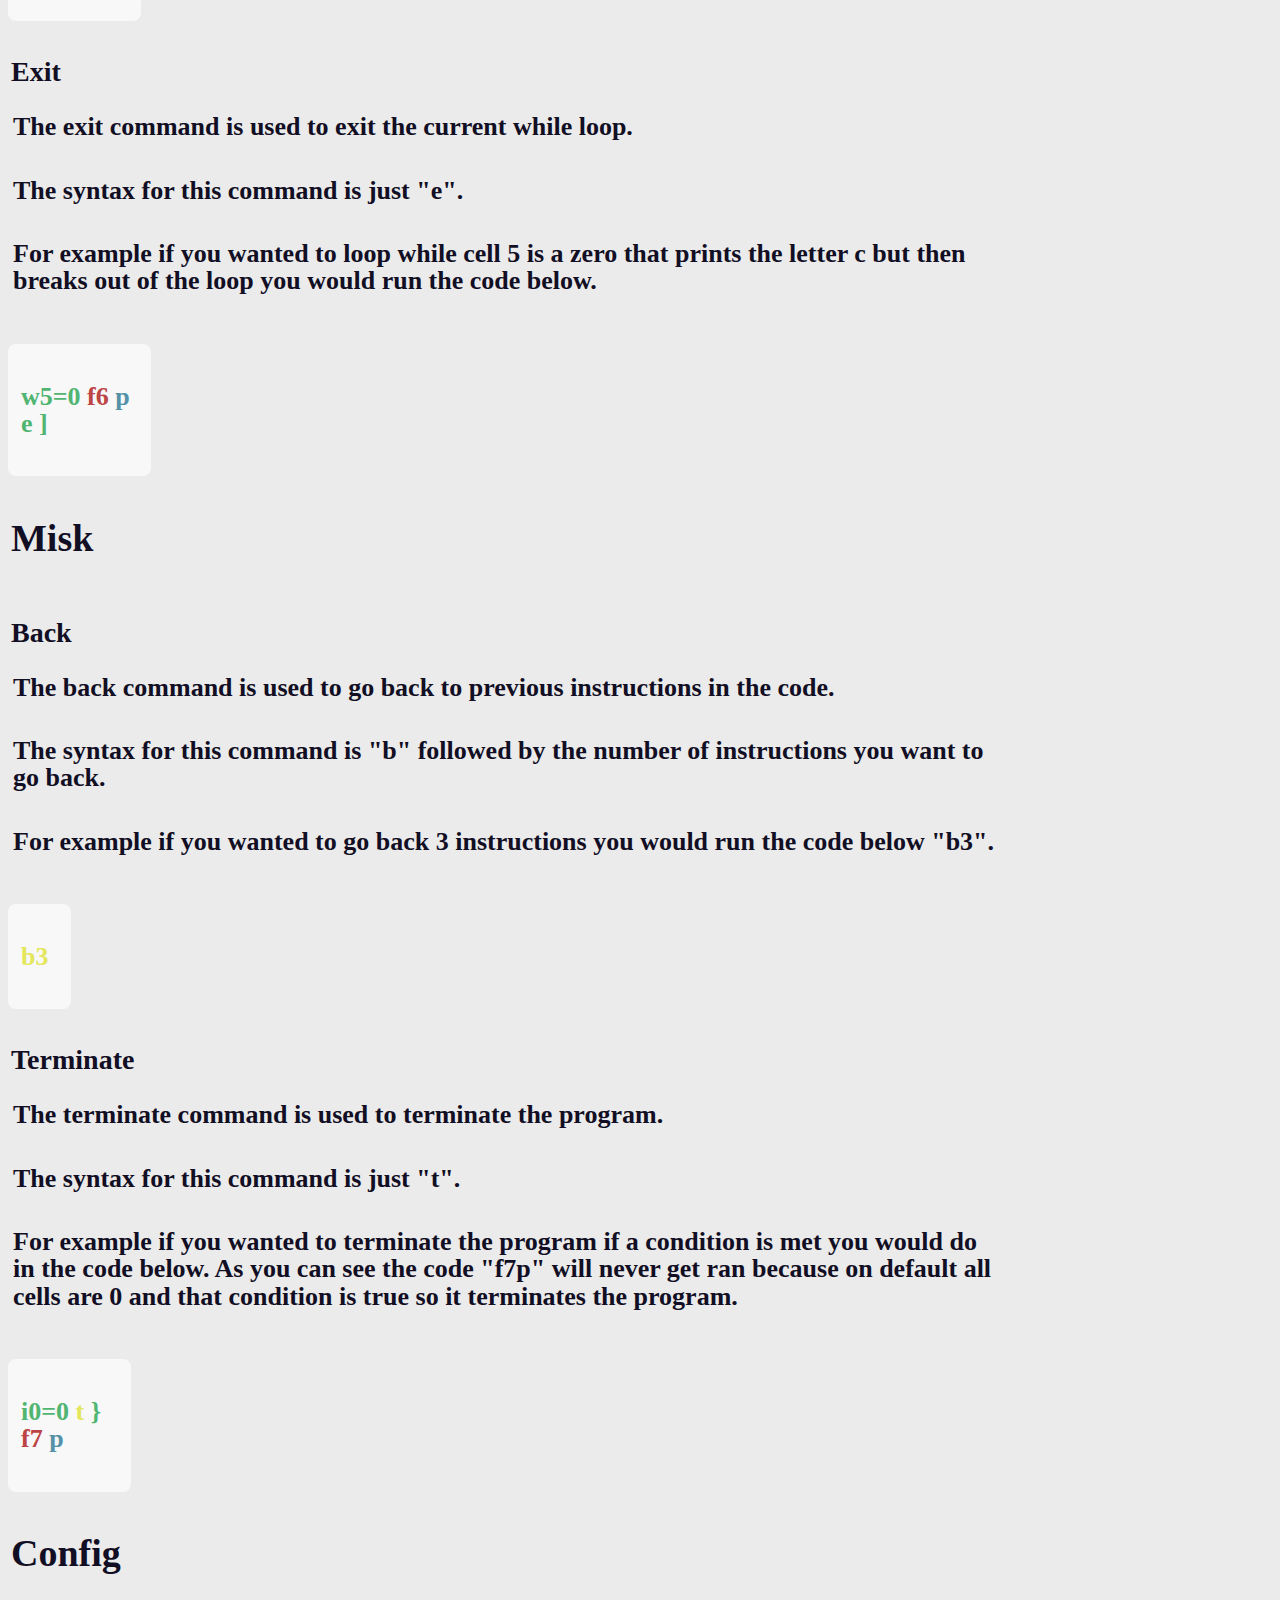
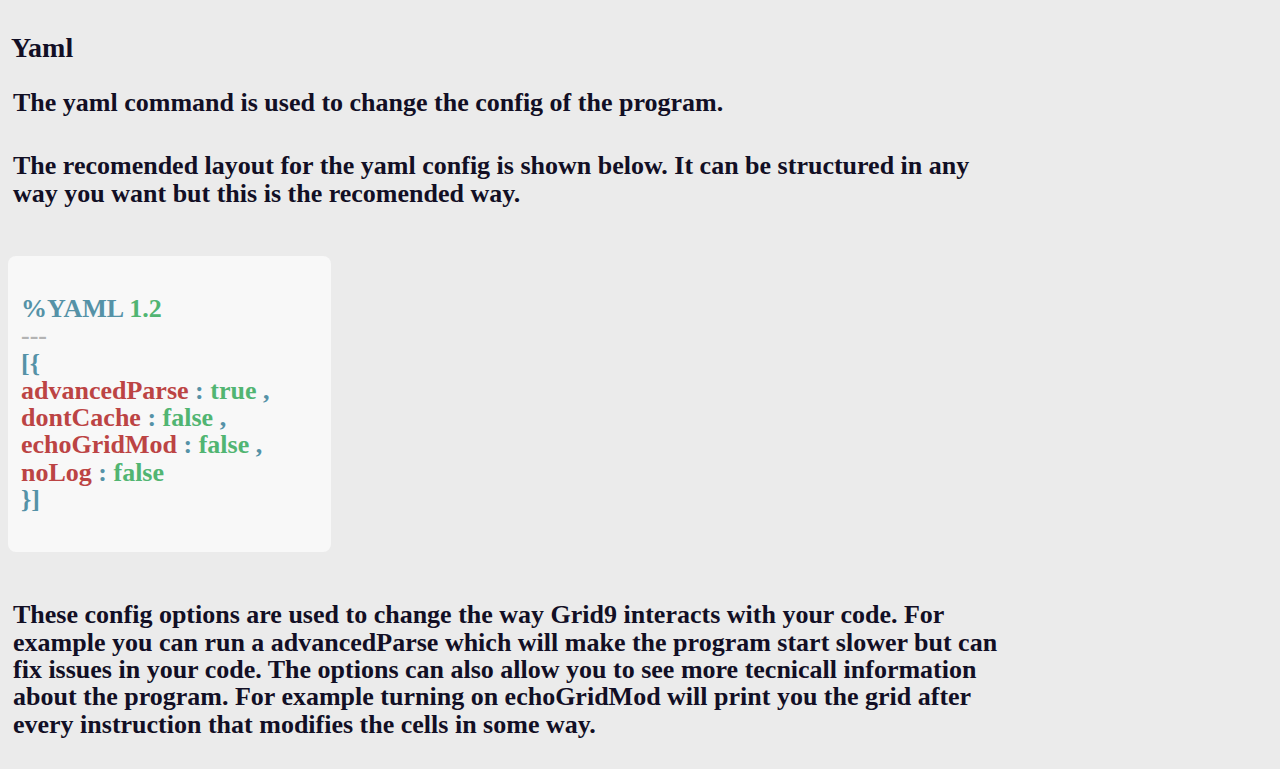
==== commit 92c27f6f: "Made code blocks for mobile have min width" ====
--- a/src/documentation/index.html
+++ b/src/documentation/index.html
@@ -43,6 +43,11 @@
                             <a href="#terminate" class="sidebar_nav_link">Terminate</a>
                         </ul>
                     <br>
+                    <a href="#0" class="sidebar_nav_link">Configꜜ</a>
+                        <ul id="list">
+                            <a href="#yaml" class="sidebar_nav_link">Yaml</a>
+                        </ul>
+                    <br>
                 </ul>
             </nav>
         </div>
@@ -84,7 +89,7 @@
             </p>
             <br>
 
-            <div style=width:5%; class="code-block">
+            <div style=width:5%;min-width:50px; class="code-block">
                 <p class="docs-data">
                     <span class="cm">s01</span>
                 </p>
@@ -104,7 +109,7 @@
             </p>
             <br>
 
-            <div style=width:4%; class="code-block">
+            <div style=width:4%;min-width:40px; class="code-block">
                 <p class="docs-data">
                     <span class="cm">f2</span>
                 </p>
@@ -124,7 +129,7 @@
             </p>
             <br>
 
-            <div style=width:4%; class="code-block">
+            <div style=width:4%;min-width:40px; class="code-block">
                 <p class="docs-data">
                     <span class="cm">a1</span>
                 </p>
@@ -149,7 +154,7 @@
             </p>
             <br>
 
-            <div style=width:5%; class="code-block">
+            <div style=width:5%;min-width:50px; class="code-block">
                 <p class="docs-data">
                     <span class="cm">f7</span>
                     <span class="io">p</span>
@@ -170,7 +175,7 @@
             </p>
             <br>
 
-            <div style=width:22%; class="code-block">
+            <div style=width:22%;min-width:220px; class="code-block">
                 <p class="docs-data">
                     <span class="cm">f4</span>
                     <span class="cm">f7</span>
@@ -197,7 +202,7 @@
             </p>
             <br>
 
-            <div style=width:4%; class="code-block">
+            <div style=width:4%;min-width:40px; class="code-block">
                 <p class="docs-data">
                     <span class="io">g</span>
                     <span class="io">p</span>
@@ -221,7 +226,7 @@
             </p>
             <br>
 
-            <div style=width:10%; class="code-block">
+            <div style=width:10%;min-width:100px; class="code-block">
                 <p class="docs-data">
                     <span class="log">i2=0</span>
                     <span class="cm">f6</span>
@@ -244,7 +249,7 @@
             </p>
             <br>
 
-            <div style=width:11%; class="code-block">
+            <div style=width:11%;min-width:110px; class="code-block">
                 <p class="docs-data">
                     <span class="log">w2=0</span>
                     <span class="cm">f6</span>
@@ -266,7 +271,7 @@
             </p>
             <br>
 
-            <div style=width:12%; class="code-block">
+            <div style=width:12%;min-width:120px; class="code-block">
                 <p class="docs-data">
                     <span class="log">w5=0</span>
                     <span class="cm">f6</span>
@@ -292,7 +297,7 @@
             </p>
             <br>
 
-            <div style=width:4%; class="code-block">
+            <div style=width:4%;min-width:40px; class="code-block">
                 <p class="docs-data">
                     <span class="msk">b3</span>
                 </p>
@@ -311,7 +316,7 @@
             </p>
             <br>
 
-            <div style=width:10%; class="code-block">
+            <div style=width:10%;min-width:100px; class="code-block">
                 <p class="docs-data">
                     <span class="log">i0=0</span>
                     <span class="msk">t</span>
@@ -321,6 +326,57 @@
                 </p>
             </div>
             <br>
+
+            <h1>Config</h1>
+            <br>
+
+            <h2 id="yaml">Yaml</h2>
+            <p class="docs-data">
+                The yaml command is used to change the config of the program.
+            </p>
+            <p class="docs-data">
+                The recomended layout for the yaml config is shown below. It can be structured in any way you want but this is the recomended way.
+            </p>
+            <br>
+
+            <div style=width:20%;min-width:300px; class="code-block">
+                <p class="docs-data">
+                    <span class="io">%YAML</span>
+                    <span class="log"> 1.2</span>
+                    <br>
+                    <span class="com">---</span>
+                    <br>
+                    <span class="io">[{</span>
+                    <br>
+                    <span class="cm">advancedParse</span>
+                    <span class="io">: </span>
+                    <span class="log">true</span>
+                    <span class="io">,</span>
+                    <br>
+                    <span class="cm">dontCache</span>
+                    <span class="io">: </span>
+                    <span class="log">false</span>
+                    <span class="io">,</span>
+                    <br>
+                    <span class="cm">echoGridMod</span>
+                    <span class="io">: </span>
+                    <span class="log">false</span>
+                    <span class="io">,</span>
+                    <br>
+                    <span class="cm">noLog</span>
+                    <span class="io">: </span>
+                    <span class="log">false</span>
+                    <br>
+                    <span class="io">}]</span>
+                </p>
+            </div>
+            <br>
+
+            <p class="docs-data">
+                These config options are used to change the way Grid9 interacts with your code.
+                For example you can run a advancedParse which will make the program start slower but can fix issues in your code.
+                The options can also allow you to see more tecnicall information about the program. For example turning on echoGridMod will print you the grid after every instruction that modifies the cells in some way.
+            </p>
         </div>
     </div>
 
--- a/src/documentation/css/style.css
+++ b/src/documentation/css/style.css
@@ -116,6 +116,10 @@
 
 /* Mobile */
 @media only screen and (max-width: 1720px) {
+    h1 {
+        line-height: 80%;
+    }
+
     .sidebar_nav {
         display: none;
     }
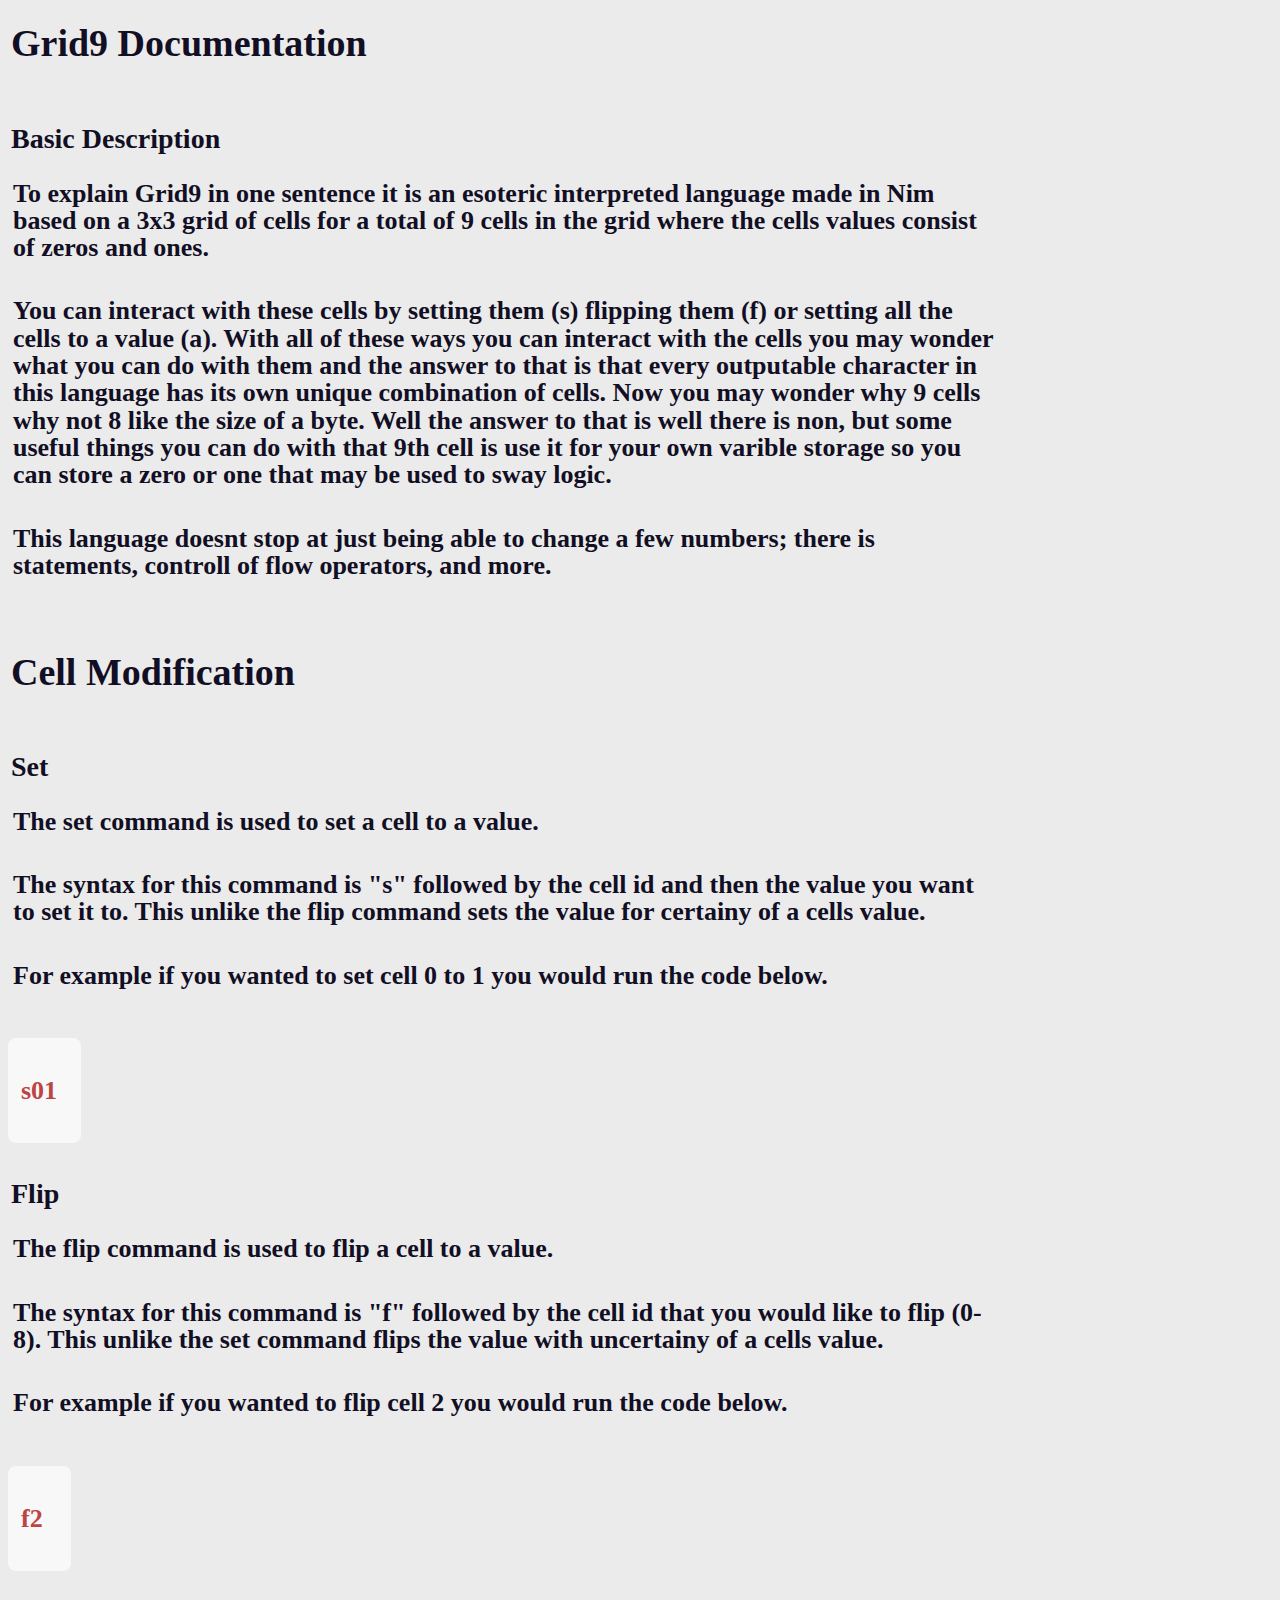
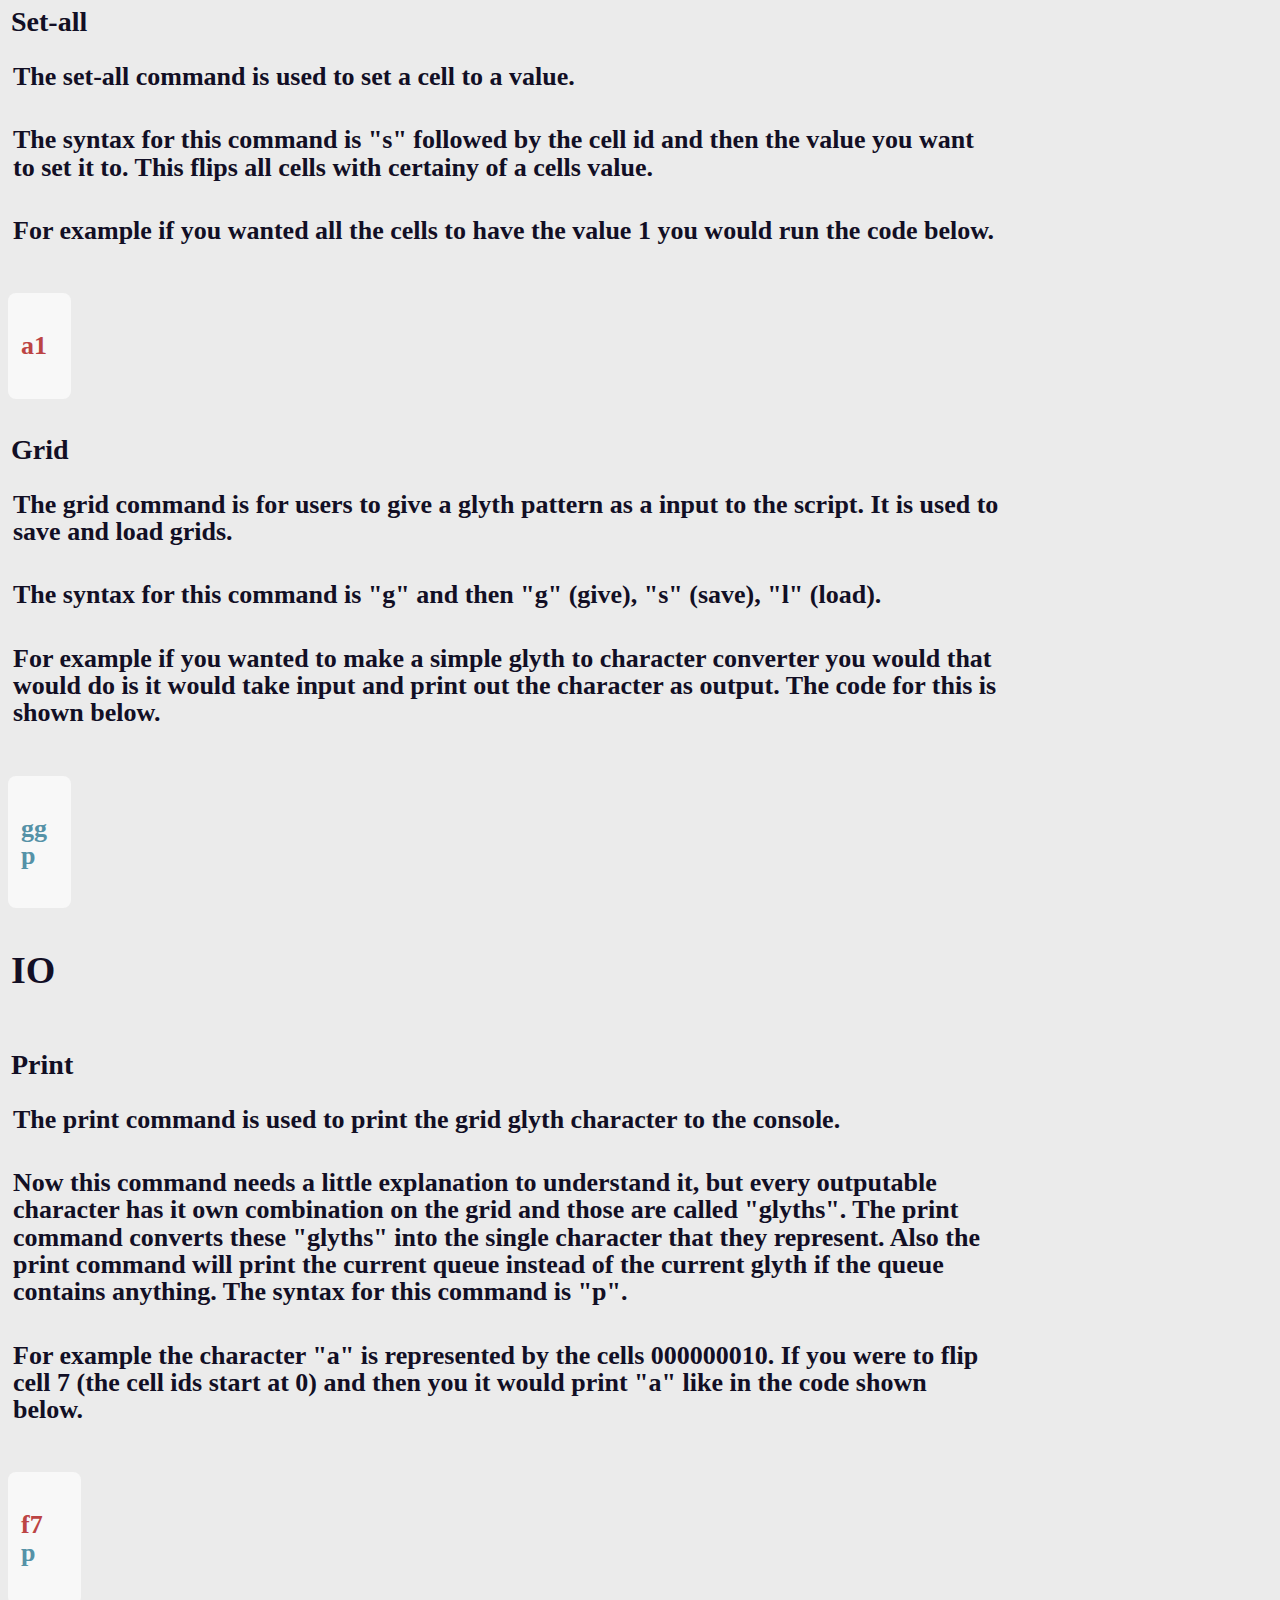
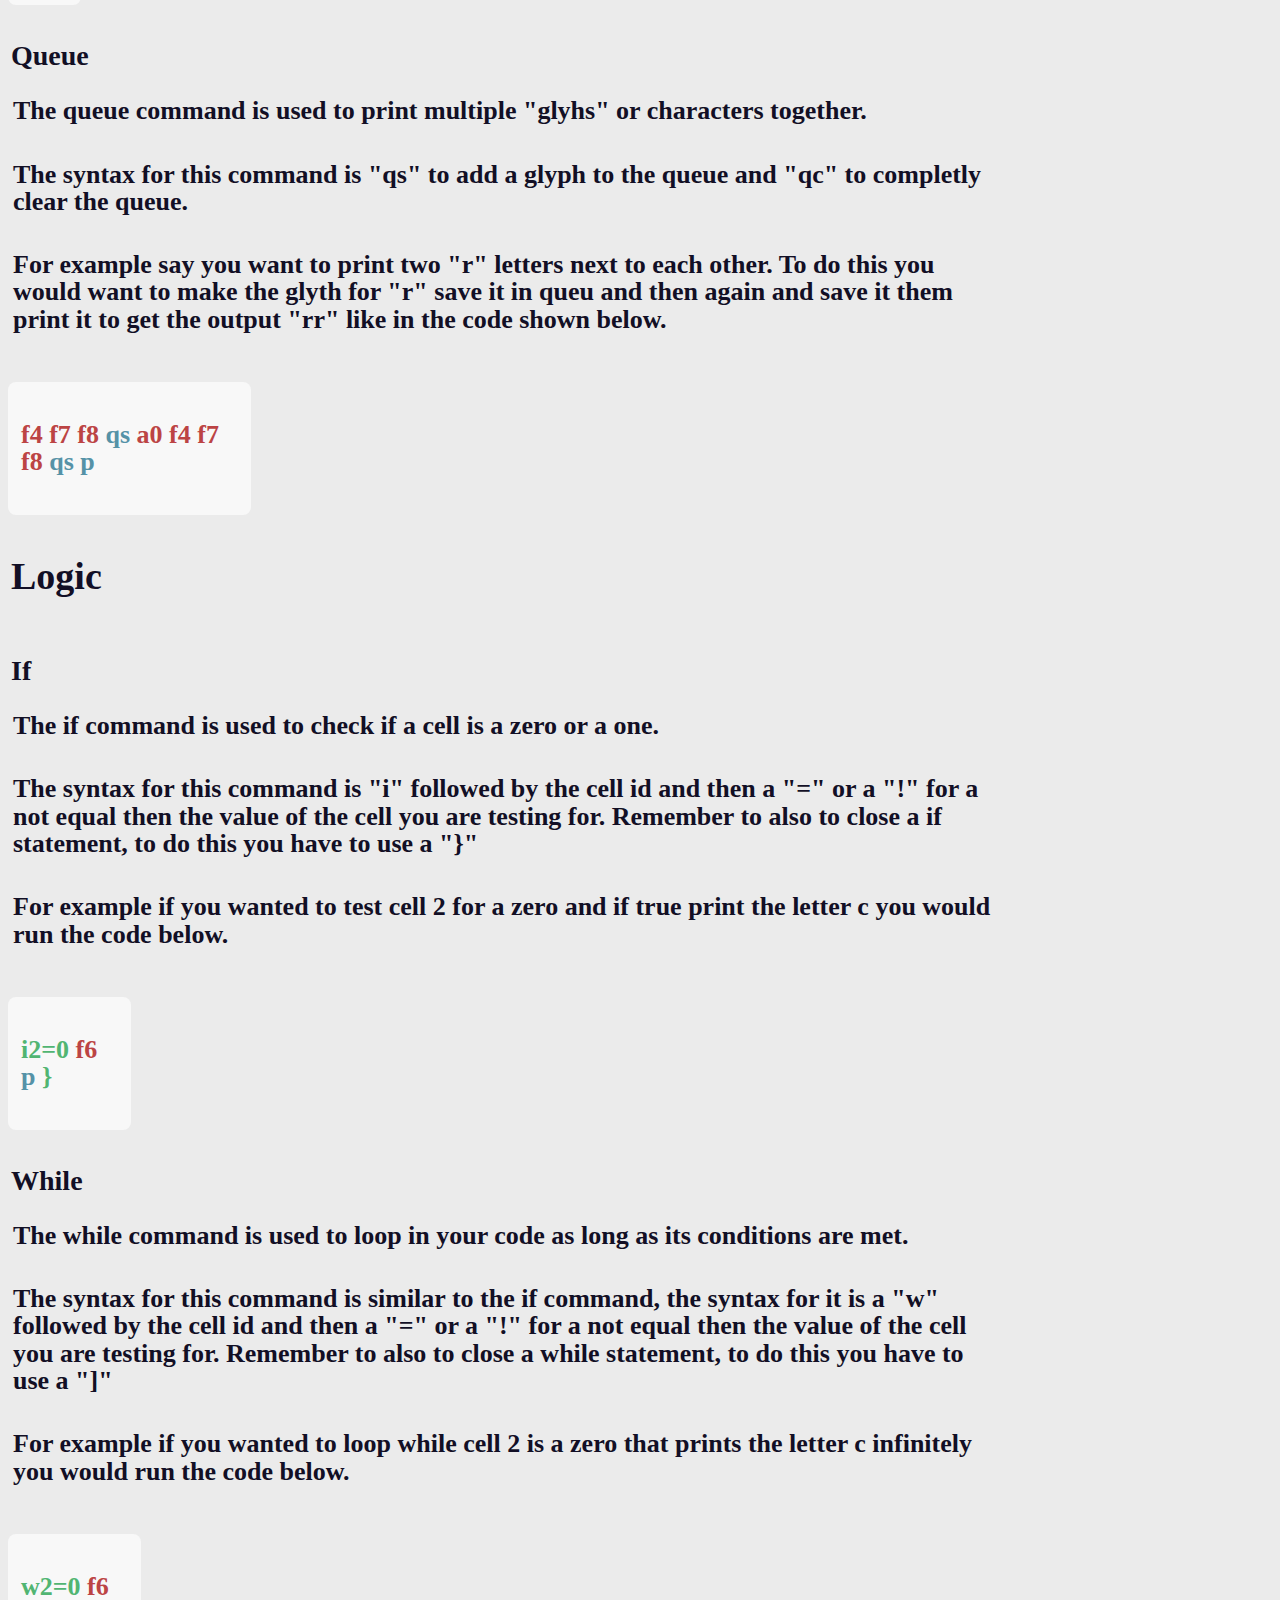
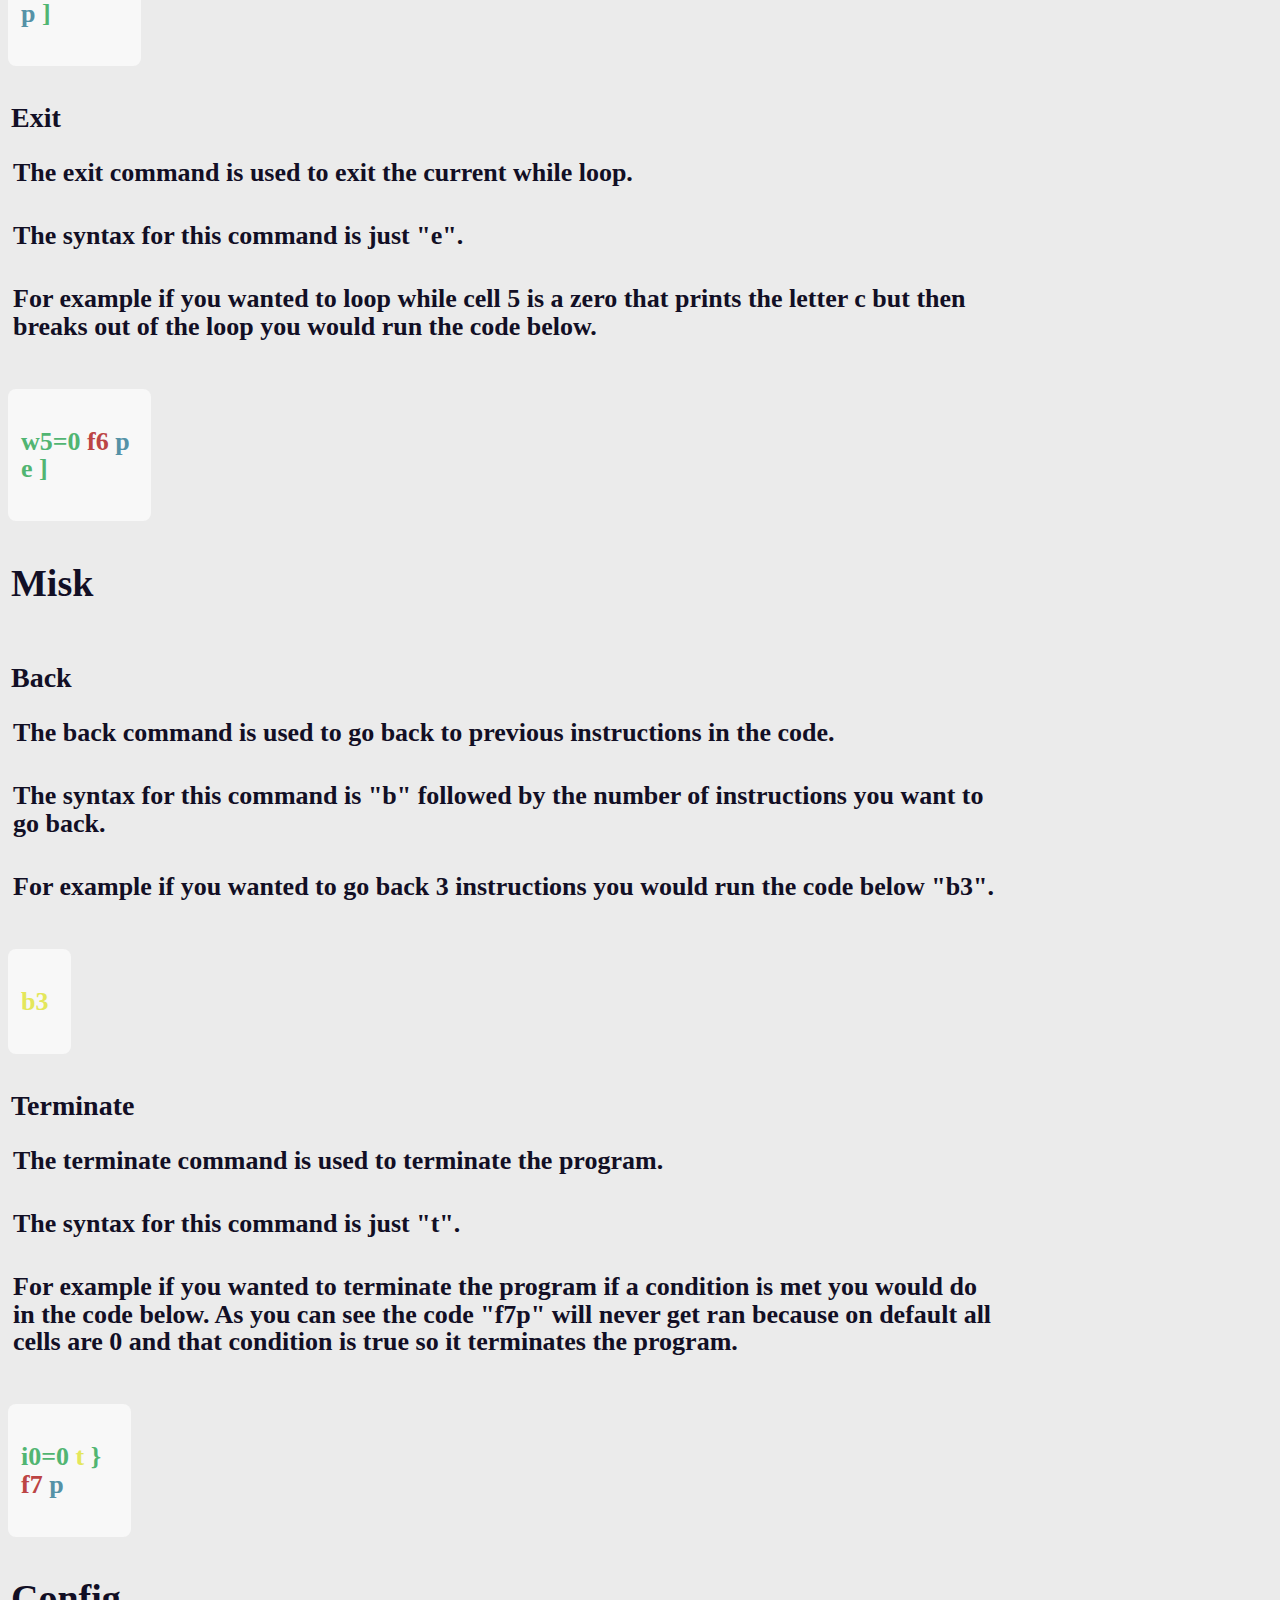
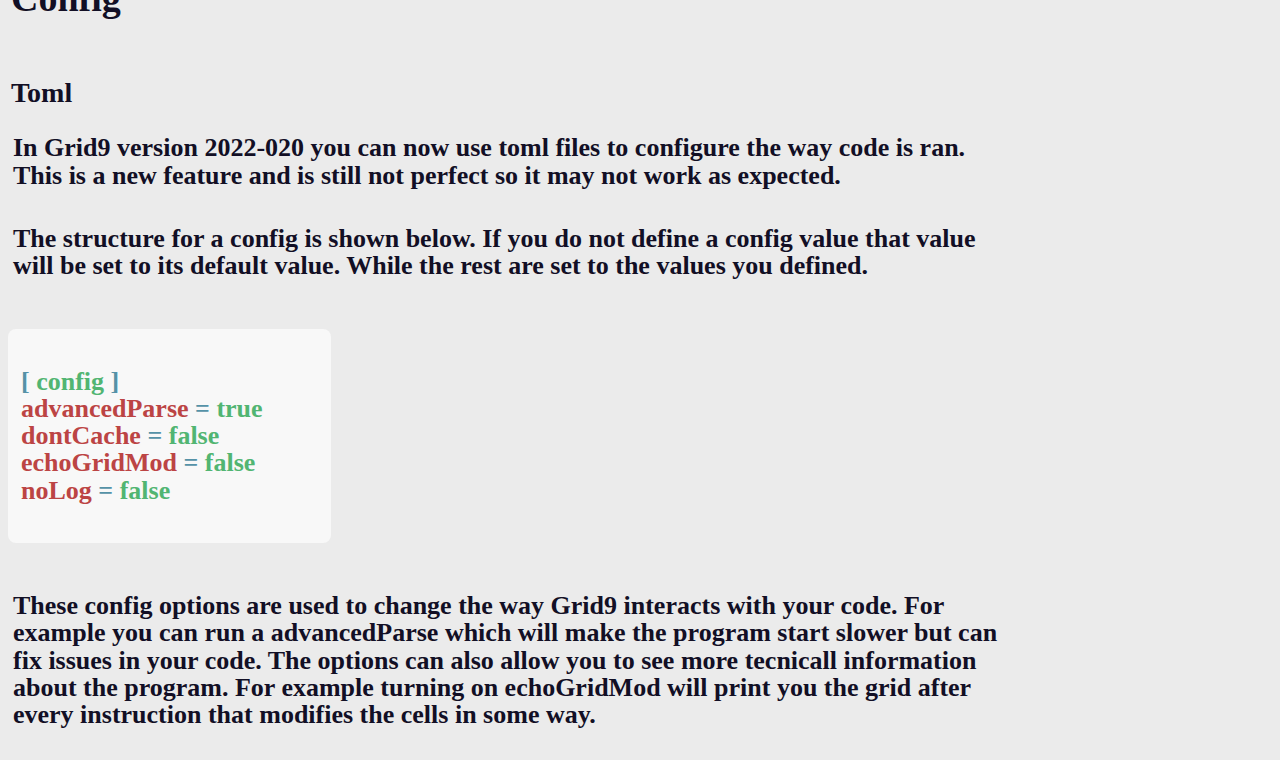
==== commit e0fb775c: "added main element" ====
--- a/src/documentation/index.html
+++ b/src/documentation/index.html
@@ -21,13 +21,13 @@
                             <a href="#set" class="sidebar_nav_link">Set</a>
                             <a href="#flip" class="sidebar_nav_link">Flip</a>
                             <a href="#set-all" class="sidebar_nav_link">Set-all</a>
+                            <a href="#grid" class="sidebar_nav_link">Grid</a>
                         </ul>
                     <br>
                     <a href="#0" class="sidebar_nav_link">IOꜜ</a>
                         <ul id="list">
                             <a href="#print" class="sidebar_nav_link">Print</a>
                             <a href="#queue" class="sidebar_nav_link">Queue</a>
-                            <a href="#give" class="sidebar_nav_link">Give</a>
                         </ul>
                     <br>
                     <a href="#0" class="sidebar_nav_link">Logicꜜ</a>
@@ -45,339 +45,335 @@
                     <br>
                     <a href="#0" class="sidebar_nav_link">Configꜜ</a>
                         <ul id="list">
-                            <a href="#yaml" class="sidebar_nav_link">Yaml</a>
+                            <a href="#toml" class="sidebar_nav_link">Toml</a>
                         </ul>
                     <br>
                 </ul>
             </nav>
         </div>
 
-        <!-- Page Content -->
-        <div class="docs">
-            <h1 id="home">Grid9 Documentation</h1>
-
-            <br>
-            <h2>Basic Description</h2>
-
-            <p class="docs-data">
-                To explain Grid9 in one sentence it is an esoteric interpreted language made in Nim based on a 3x3 grid of cells for a total of 9 cells in the grid where the cells values consist of zeros and ones.
-            </p>
-            <p class="docs-data">
-                You can interact with these cells by setting them (s) flipping them (f) or setting all the cells to a value (a).
-                With all of these ways you can interact with the cells you may wonder what you can do with them and the answer to that is that every outputable character in this language has its own unique combination of cells.
-                Now you may wonder why 9 cells why not 8 like the size of a byte. Well the answer to that is well there is non, but some useful things you can do with that 9th cell is use it for your own varible storage so you can store a zero or one that may be used to sway logic.
-            </p>
-
-            <p class="docs-data">
-                This language doesnt stop at just being able to change a few numbers; there is statements, controll of flow operators, and more.
-            </p>
-            <br>
-            
-            <h1>Cell Modification</h1>
-            <br>
-
-            <h2 id="set">Set</h2>
-            <p class="docs-data">
-                The set command is used to set a cell to a value.
-            </p>
-            <p class="docs-data">
-                The syntax for this command is "s" followed by the cell id and then the value you want to set it to.
-                This unlike the flip command sets the value for certainy of a cells value.
-            </p>
-            <p class="docs-data">
-                For example if you wanted to set cell 0 to 1 you would run the code below.
-            </p>
-            <br>
-
-            <div style=width:5%;min-width:50px; class="code-block">
-                <p class="docs-data">
-                    <span class="cm">s01</span>
+        <main>
+            <!-- Page Content -->
+            <div class="docs">
+                <h1 id="home">Grid9 Documentation</h1>
+
+                <br>
+                <h2>Basic Description</h2>
+
+                <p class="docs-data">
+                    To explain Grid9 in one sentence it is an esoteric interpreted language made in Nim based on a 3x3 grid of cells for a total of 9 cells in the grid where the cells values consist of zeros and ones.
+                </p>
+                <p class="docs-data">
+                    You can interact with these cells by setting them (s) flipping them (f) or setting all the cells to a value (a).
+                    With all of these ways you can interact with the cells you may wonder what you can do with them and the answer to that is that every outputable character in this language has its own unique combination of cells.
+                    Now you may wonder why 9 cells why not 8 like the size of a byte. Well the answer to that is well there is non, but some useful things you can do with that 9th cell is use it for your own varible storage so you can store a zero or one that may be used to sway logic.
+                </p>
+
+                <p class="docs-data">
+                    This language doesnt stop at just being able to change a few numbers; there is statements, controll of flow operators, and more.
+                </p>
+                <br>
+
+                <h1>Cell Modification</h1>
+                <br>
+
+                <h2 id="set">Set</h2>
+                <p class="docs-data">
+                    The set command is used to set a cell to a value.
+                </p>
+                <p class="docs-data">
+                    The syntax for this command is "s" followed by the cell id and then the value you want to set it to.
+                    This unlike the flip command sets the value for certainy of a cells value.
+                </p>
+                <p class="docs-data">
+                    For example if you wanted to set cell 0 to 1 you would run the code below.
+                </p>
+                <br>
+
+                <div style=width:5%;min-width:50px; class="code-block">
+                    <p class="docs-data">
+                        <span class="cm">s01</span>
+                    </p>
+                </div>
+                <br>
+
+                <h2 id="flip">Flip</h1>
+                <p class="docs-data">
+                    The flip command is used to flip a cell to a value.
+                </p>
+                <p class="docs-data">
+                    The syntax for this command is "f" followed by the cell id that you would like to flip (0-8).
+                    This unlike the set command flips the value with uncertainy of a cells value.
+                </p>
+                <p class="docs-data">
+                    For example if you wanted to flip cell 2 you would run the code below.
+                </p>
+                <br>
+
+                <div style=width:4%;min-width:40px; class="code-block">
+                    <p class="docs-data">
+                        <span class="cm">f2</span>
+                    </p>
+                </div>
+                <br>
+
+                <h2 id="set-all">Set-all</h2>
+                <p class="docs-data">
+                    The set-all command is used to set a cell to a value.
+                </p>
+                <p class="docs-data">
+                    The syntax for this command is "s" followed by the cell id and then the value you want to set it to.
+                    This flips all cells with certainy of a cells value.
+                </p>
+                <p class="docs-data">
+                    For example if you wanted all the cells to have the value 1 you would run the code below.
+                </p>
+                <br>
+
+                <div style=width:4%;min-width:40px; class="code-block">
+                    <p class="docs-data">
+                        <span class="cm">a1</span>
+                    </p>
+                </div>
+                <br>
+
+                <h2 id="grid">Grid</h2>
+                <p class="docs-data">
+                    The grid command is for users to give a glyth pattern as a input to the script. It is used to save and load grids.
+                </p>
+                <p class="docs-data">
+                    The syntax for this command is "g" and then "g" (give), "s" (save), "l" (load).
+                </p>
+                <p class="docs-data">
+                    For example if you wanted to make a simple glyth to character converter you would that would do is it would take input and print out the character as output. The code for this is shown below.
+                </p>
+                <br>
+
+                <div style=width:4%;min-width:40px; class="code-block">
+                    <p class="docs-data">
+                        <span class="io">gg</span>
+                        <span class="io">p</span>
+                    </p>
+                </div>
+                <br>
+
+                <h1>IO</h1>
+                <br>
+
+                <h2 id="print">Print</h2>
+                <p class="docs-data">
+                    The print command is used to print the grid glyth character to the console.
+                </p>
+                <p class="docs-data">
+                    Now this command needs a little explanation to understand it, but every outputable character has it own combination on the grid and those are called "glyths".
+                    The print command converts these "glyths" into the single character that they represent.
+                    Also the print command will print the current queue instead of the current glyth if the queue contains anything.
+                    The syntax for this command is "p".
+                </p>
+                <p class="docs-data">
+                    For example the character "a" is represented by the cells 000000010. If you were to flip cell 7 (the cell ids start at 0) and then you it would print "a" like in the code shown below.
+                </p>
+                <br>
+
+                <div style=width:5%;min-width:50px; class="code-block">
+                    <p class="docs-data">
+                        <span class="cm">f7</span>
+                        <span class="io">p</span>
+                    </p>
+                </div>
+                <br>
+
+                <h2 id="queue">Queue</h2>
+                <p class="docs-data">
+                    The queue command is used to print multiple "glyhs" or characters together.
+                </p>
+                <p class="docs-data">
+                    The syntax for this command is "qs" to add a glyph to the queue and "qc" to completly clear the queue.
+                </p>
+                <p class="docs-data">
+                    For example say you want to print two "r" letters next to each other.
+                    To do this you would want to make the glyth for "r" save it in queu and then again and save it them print it to get the output "rr" like in the code shown below.
+                </p>
+                <br>
+
+                <div style=width:22%;min-width:220px; class="code-block">
+                    <p class="docs-data">
+                        <span class="cm">f4</span>
+                        <span class="cm">f7</span>
+                        <span class="cm">f8</span>
+                        <span class="io">qs</span>
+                        <span class="cm">a0</span>
+                        <span class="cm">f4</span>
+                        <span class="cm">f7</span>
+                        <span class="cm">f8</span>
+                        <span class="io">qs</span>
+                        <span class="io">p</span>
+                    </p>
+                </div>
+                <br>
+
+                <h1>Logic</h1>
+                <br>
+
+                <h2 id="if">If</h2>
+                <p class="docs-data">
+                    The if command is used to check if a cell is a zero or a one.
+                </p>
+                <p class="docs-data">
+                    The syntax for this command is "i" followed by the cell id and then a "=" or a "!" for a not equal then the value of the cell you are testing for.
+                    Remember to also to close a if statement, to do this you have to use a "}"
+                </p>
+                <p class="docs-data">
+                    For example if you wanted to test cell 2 for a zero and if true print the letter c you would run the code below.
+                </p>
+                <br>
+
+                <div style=width:10%;min-width:100px; class="code-block">
+                    <p class="docs-data">
+                        <span class="log">i2=0</span>
+                        <span class="cm">f6</span>
+                        <span class="io">p</span>
+                        <span class="log">}</span>
+                    </p>
+                </div>
+                <br>
+
+                <h2 id="while">While</h2>
+                <p class="docs-data">
+                    The while command is used to loop in your code as long as its conditions are met.
+                </p>
+                <p class="docs-data">
+                    The syntax for this command is similar to the if command, the syntax for it is a "w" followed by the cell id and then a "=" or a "!" for a not equal then the value of the cell you are testing for.
+                    Remember to also to close a while statement, to do this you have to use a "]"
+                </p>
+                <p class="docs-data">
+                    For example if you wanted to loop while cell 2 is a zero that prints the letter c infinitely you would run the code below.
+                </p>
+                <br>
+
+                <div style=width:11%;min-width:110px; class="code-block">
+                    <p class="docs-data">
+                        <span class="log">w2=0</span>
+                        <span class="cm">f6</span>
+                        <span class="io">p</span>
+                        <span class="log">]</span>
+                    </p>
+                </div>
+                <br>
+
+                <h2 id="exit">Exit</h2>
+                <p class="docs-data">
+                    The exit command is used to exit the current while loop.
+                </p>
+                <p class="docs-data">
+                    The syntax for this command is just "e".
+                </p>
+                <p class="docs-data">
+                    For example if you wanted to loop while cell 5 is a zero that prints the letter c but then breaks out of the loop you would run the code below.
+                </p>
+                <br>
+
+                <div style=width:12%;min-width:120px; class="code-block">
+                    <p class="docs-data">
+                        <span class="log">w5=0</span>
+                        <span class="cm">f6</span>
+                        <span class="io">p</span>
+                        <span class="log">e</span>
+                        <span class="log">]</span>
+                    </p>
+                </div>
+                <br>
+
+                <h1 id="misk">Misk</h1>
+                <br>
+
+                <h2 id="back">Back</h2>
+                <p class="docs-data">
+                    The back command is used to go back to previous instructions in the code.
+                </p>
+                <p class="docs-data">
+                    The syntax for this command is "b" followed by the number of instructions you want to go back.
+                </p>
+                <p class="docs-data">
+                    For example if you wanted to go back 3 instructions you would run the code below "b3".
+                </p>
+                <br>
+
+                <div style=width:4%;min-width:40px; class="code-block">
+                    <p class="docs-data">
+                        <span class="msk">b3</span>
+                    </p>
+                </div>
+                <br>
+
+                <h2 id="terminate">Terminate</h2>
+                <p class="docs-data">
+                    The terminate command is used to terminate the program.
+                </p>
+                <p class="docs-data">
+                    The syntax for this command is just "t".
+                </p>
+                <p class="docs-data">
+                    For example if you wanted to terminate the program if a condition is met you would do in the code below. As you can see the code "f7p" will never get ran because on default all cells are 0 and that condition is true so it terminates the program.
+                </p>
+                <br>
+
+                <div style=width:10%;min-width:100px; class="code-block">
+                    <p class="docs-data">
+                        <span class="log">i0=0</span>
+                        <span class="msk">t</span>
+                        <span class="log">}</span>
+                        <span class="cm">f7</span>
+                        <span class="io">p</span>
+                    </p>
+                </div>
+                <br>
+
+                <h1>Config</h1>
+                <br>
+
+                <h2 id="toml">Toml</h2>
+                <p class="docs-data">
+                    In Grid9 version 2022-020 you can now use toml files to configure the way code is ran. This is a new feature and is still not perfect so it may not work as expected.
+                </p>
+                <p class="docs-data">
+                    The structure for a config is shown below. If you do not define a config value that value will be set to its default value. While the rest are set to the values you defined.
+                </p>
+                <br>
+
+                <div style=width:20%;min-width:300px; class="code-block">
+                    <p class="docs-data">
+                        <span class="io">[</span>
+                        <span class="log">config</span>
+                        <span class="io">]</span>
+                        <br>
+                        <span class="cm">advancedParse</span>
+                        <span class="io"> = </span>
+                        <span class="log">true</span>
+                        <br>
+                        <span class="cm">dontCache</span>
+                        <span class="io"> = </span>
+                        <span class="log">false</span>
+                        <br>
+                        <span class="cm">echoGridMod</span>
+                        <span class="io"> = </span>
+                        <span class="log">false</span>
+                        <br>
+                        <span class="cm">noLog</span>
+                        <span class="io"> = </span>
+                        <span class="log">false</span>
+                        <br>
+                    </p>
+                </div>
+                <br>
+
+                <p class="docs-data">
+                    These config options are used to change the way Grid9 interacts with your code.
+                    For example you can run a advancedParse which will make the program start slower but can fix issues in your code.
+                    The options can also allow you to see more tecnicall information about the program. For example turning on echoGridMod will print you the grid after every instruction that modifies the cells in some way.
                 </p>
             </div>
-            <br>
-
-            <h2 id="flip">Flip</h1>
-            <p class="docs-data">
-                The flip command is used to flip a cell to a value.
-            </p>
-            <p class="docs-data">
-                The syntax for this command is "f" followed by the cell id that you would like to flip (0-8).
-                This unlike the set command flips the value with uncertainy of a cells value.
-            </p>
-            <p class="docs-data">
-                For example if you wanted to flip cell 2 you would run the code below.
-            </p>
-            <br>
-
-            <div style=width:4%;min-width:40px; class="code-block">
-                <p class="docs-data">
-                    <span class="cm">f2</span>
-                </p>
-            </div>
-            <br>
-
-            <h2 id="set-all">Set-all</h2>
-            <p class="docs-data">
-                The set-all command is used to set a cell to a value.
-            </p>
-            <p class="docs-data">
-                The syntax for this command is "s" followed by the cell id and then the value you want to set it to.
-                This flips all cells with certainy of a cells value.
-            </p>
-            <p class="docs-data">
-                For example if you wanted all the cells to have the value 1 you would run the code below.
-            </p>
-            <br>
-
-            <div style=width:4%;min-width:40px; class="code-block">
-                <p class="docs-data">
-                    <span class="cm">a1</span>
-                </p>
-            </div>
-            <br>
-
-            <h1>IO</h1>
-            <br>
-
-            <h2 id="print">Print</h2>
-            <p class="docs-data">
-                The print command is used to print the grid glyth character to the console.
-            </p>
-            <p class="docs-data">
-                Now this command needs a little explanation to understand it, but every outputable character has it own combination on the grid and those are called "glyths".
-                The print command converts these "glyths" into the single character that they represent.
-                Also the print command will print the current queue instead of the current glyth if the queue contains anything.
-                The syntax for this command is "p".
-            </p>
-            <p class="docs-data">
-                For example the character "a" is represented by the cells 000000010. If you were to flip cell 7 (the cell ids start at 0) and then you it would print "a" like in the code shown below.
-            </p>
-            <br>
-
-            <div style=width:5%;min-width:50px; class="code-block">
-                <p class="docs-data">
-                    <span class="cm">f7</span>
-                    <span class="io">p</span>
-                </p>
-            </div>
-            <br>
-
-            <h2 id="queue">Queue</h2>
-            <p class="docs-data">
-                The queue command is used to print multiple "glyhs" or characters together.
-            </p>
-            <p class="docs-data">
-                The syntax for this command is "qs" to add a glyph to the queue and "qc" to completly clear the queue.
-            </p>
-            <p class="docs-data">
-                For example say you want to print two "r" letters next to each other.
-                To do this you would want to make the glyth for "r" save it in queu and then again and save it them print it to get the output "rr" like in the code shown below.
-            </p>
-            <br>
-
-            <div style=width:22%;min-width:220px; class="code-block">
-                <p class="docs-data">
-                    <span class="cm">f4</span>
-                    <span class="cm">f7</span>
-                    <span class="cm">f8</span>
-                    <span class="io">qs</span>
-                    <span class="cm">a0</span>
-                    <span class="cm">f4</span>
-                    <span class="cm">f7</span>
-                    <span class="cm">f8</span>
-                    <span class="io">qs</span>
-                    <span class="io">p</span>
-                </p>
-            </div>
-
-            <h2 id="give">Give</h2>
-            <p class="docs-data">
-                The give command is for users to give a glyth pattern as a input to the script.
-            </p>
-            <p class="docs-data">
-                The syntax for this command is just "g".
-            </p>
-            <p class="docs-data">
-                For example if you wanted to make a simple glyth to character converter you would that would do is it would take input and print out the character as output. The code for this is shown below.
-            </p>
-            <br>
-
-            <div style=width:4%;min-width:40px; class="code-block">
-                <p class="docs-data">
-                    <span class="io">g</span>
-                    <span class="io">p</span>
-                </p>
-            </div>
-            <br>
-
-            <h1>Logic</h1>
-            <br>
-
-            <h2 id="if">If</h2>
-            <p class="docs-data">
-                The if command is used to check if a cell is a zero or a one.
-            </p>
-            <p class="docs-data">
-                The syntax for this command is "i" followed by the cell id and then a "=" or a "!" for a not equal then the value of the cell you are testing for.
-                Remember to also to close a if statement, to do this you have to use a "}"
-            </p>
-            <p class="docs-data">
-                For example if you wanted to test cell 2 for a zero and if true print the letter c you would run the code below.
-            </p>
-            <br>
-
-            <div style=width:10%;min-width:100px; class="code-block">
-                <p class="docs-data">
-                    <span class="log">i2=0</span>
-                    <span class="cm">f6</span>
-                    <span class="io">p</span>
-                    <span class="log">}</span>
-                </p>
-            </div>
-            <br>
-
-            <h2 id="while">While</h2>
-            <p class="docs-data">
-                The while command is used to loop in your code as long as its conditions are met.
-            </p>
-            <p class="docs-data">
-                The syntax for this command is similar to the if command, the syntax for it is a "w" followed by the cell id and then a "=" or a "!" for a not equal then the value of the cell you are testing for.
-                Remember to also to close a while statement, to do this you have to use a "]"
-            </p>
-            <p class="docs-data">
-                For example if you wanted to loop while cell 2 is a zero that prints the letter c infinitely you would run the code below.
-            </p>
-            <br>
-
-            <div style=width:11%;min-width:110px; class="code-block">
-                <p class="docs-data">
-                    <span class="log">w2=0</span>
-                    <span class="cm">f6</span>
-                    <span class="io">p</span>
-                    <span class="log">]</span>
-                </p>
-            </div>
-            <br>
-
-            <h2 id="exit">Exit</h2>
-            <p class="docs-data">
-                The exit command is used to exit the current while loop.
-            </p>
-            <p class="docs-data">
-                The syntax for this command is just "e".
-            </p>
-            <p class="docs-data">
-                For example if you wanted to loop while cell 5 is a zero that prints the letter c but then breaks out of the loop you would run the code below.
-            </p>
-            <br>
-
-            <div style=width:12%;min-width:120px; class="code-block">
-                <p class="docs-data">
-                    <span class="log">w5=0</span>
-                    <span class="cm">f6</span>
-                    <span class="io">p</span>
-                    <span class="log">e</span>
-                    <span class="log">]</span>
-                </p>
-            </div>
-            <br>
-
-            <h1 id="misk">Misk</h1>
-            <br>
-
-            <h2 id="back">Back</h2>
-            <p class="docs-data">
-                The back command is used to go back to previous instructions in the code.
-            </p>
-            <p class="docs-data">
-                The syntax for this command is "b" followed by the number of instructions you want to go back.
-            </p>
-            <p class="docs-data">
-                For example if you wanted to go back 3 instructions you would run the code below "b3".
-            </p>
-            <br>
-
-            <div style=width:4%;min-width:40px; class="code-block">
-                <p class="docs-data">
-                    <span class="msk">b3</span>
-                </p>
-            </div>
-            <br>
-
-            <h2 id="terminate">Terminate</h2>
-            <p class="docs-data">
-                The terminate command is used to terminate the program.
-            </p>
-            <p class="docs-data">
-                The syntax for this command is just "t".
-            </p>
-            <p class="docs-data">
-                For example if you wanted to terminate the program if a condition is met you would do in the code below. As you can see the code "f7p" will never get ran because on default all cells are 0 and that condition is true so it terminates the program.
-            </p>
-            <br>
-
-            <div style=width:10%;min-width:100px; class="code-block">
-                <p class="docs-data">
-                    <span class="log">i0=0</span>
-                    <span class="msk">t</span>
-                    <span class="log">}</span>
-                    <span class="cm">f7</span>
-                    <span class="io">p</span>
-                </p>
-            </div>
-            <br>
-
-            <h1>Config</h1>
-            <br>
-
-            <h2 id="yaml">Yaml</h2>
-            <p class="docs-data">
-                The yaml command is used to change the config of the program.
-            </p>
-            <p class="docs-data">
-                The recomended layout for the yaml config is shown below. It can be structured in any way you want but this is the recomended way.
-            </p>
-            <br>
-
-            <div style=width:20%;min-width:300px; class="code-block">
-                <p class="docs-data">
-                    <span class="io">%YAML</span>
-                    <span class="log"> 1.2</span>
-                    <br>
-                    <span class="com">---</span>
-                    <br>
-                    <span class="io">[{</span>
-                    <br>
-                    <span class="cm">advancedParse</span>
-                    <span class="io">: </span>
-                    <span class="log">true</span>
-                    <span class="io">,</span>
-                    <br>
-                    <span class="cm">dontCache</span>
-                    <span class="io">: </span>
-                    <span class="log">false</span>
-                    <span class="io">,</span>
-                    <br>
-                    <span class="cm">echoGridMod</span>
-                    <span class="io">: </span>
-                    <span class="log">false</span>
-                    <span class="io">,</span>
-                    <br>
-                    <span class="cm">noLog</span>
-                    <span class="io">: </span>
-                    <span class="log">false</span>
-                    <br>
-                    <span class="io">}]</span>
-                </p>
-            </div>
-            <br>
-
-            <p class="docs-data">
-                These config options are used to change the way Grid9 interacts with your code.
-                For example you can run a advancedParse which will make the program start slower but can fix issues in your code.
-                The options can also allow you to see more tecnicall information about the program. For example turning on echoGridMod will print you the grid after every instruction that modifies the cells in some way.
-            </p>
-        </div>
+        </main>
     </div>
 
     <script>
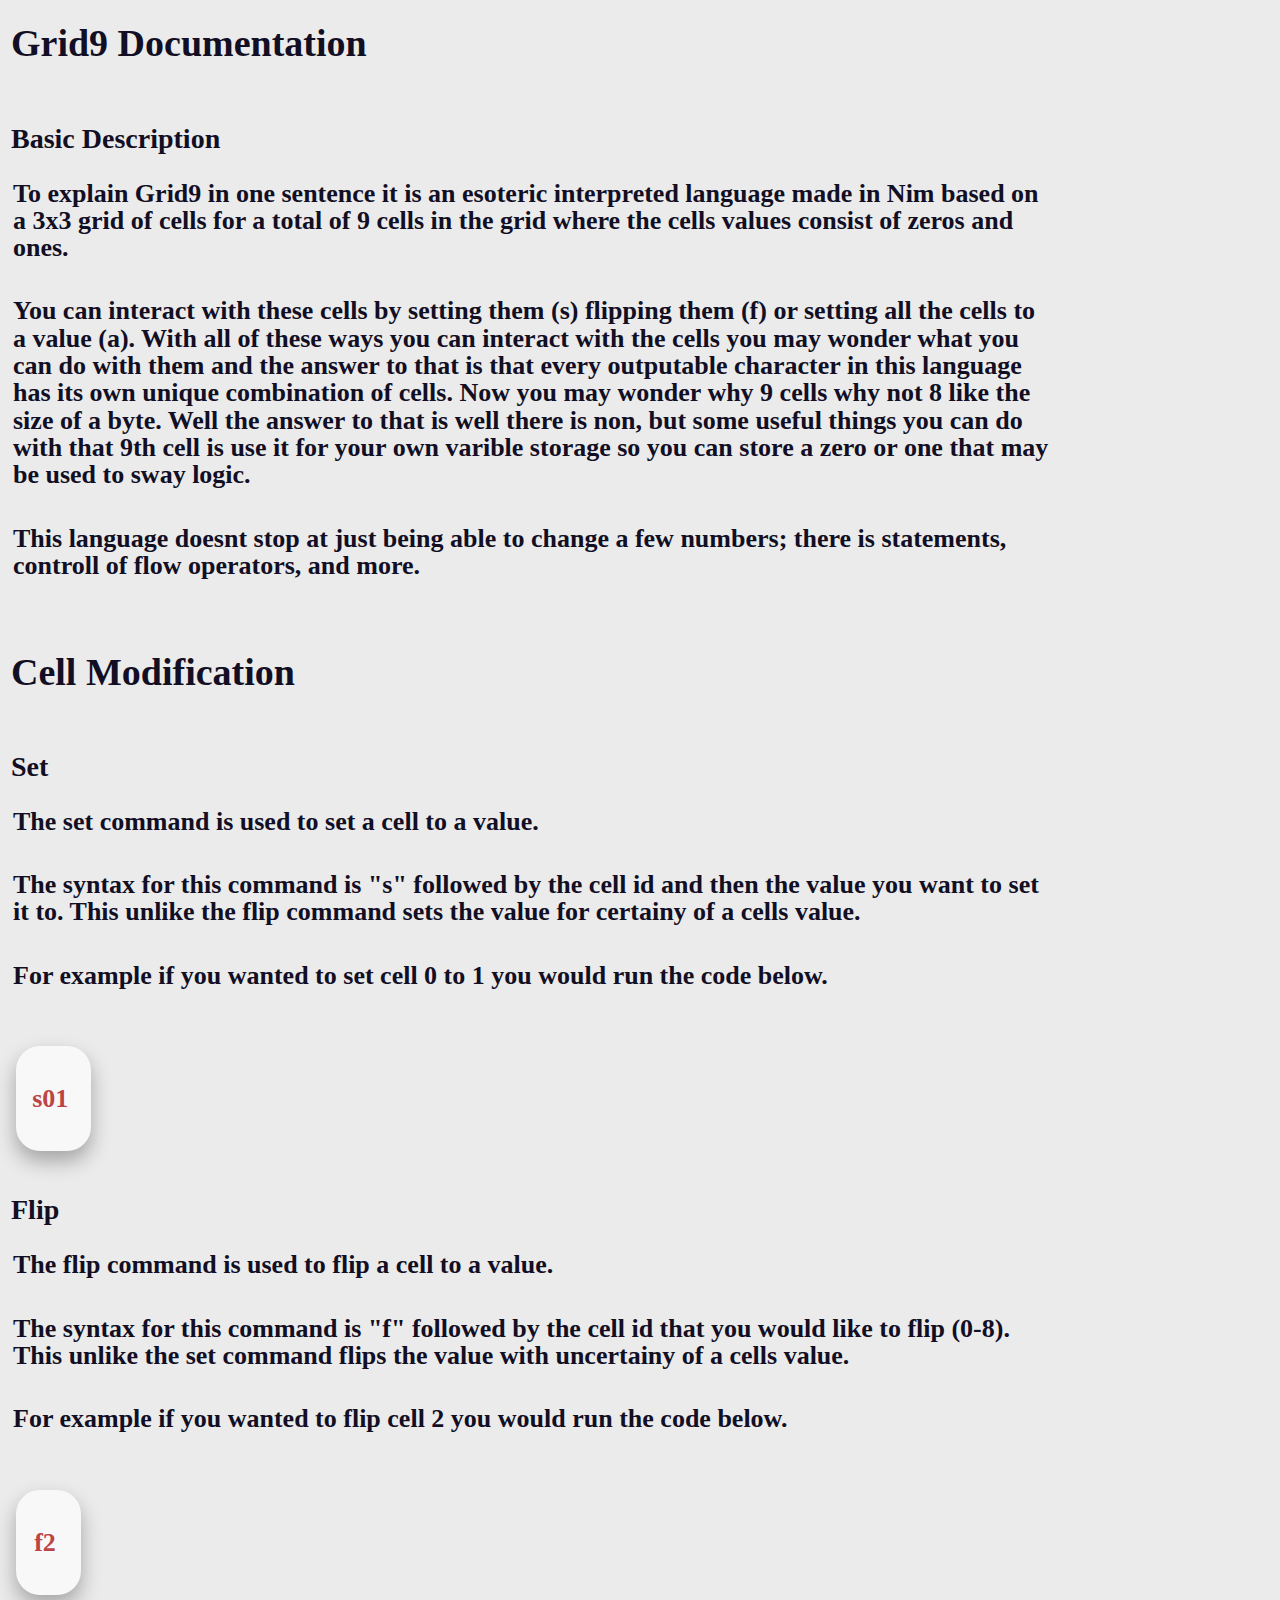
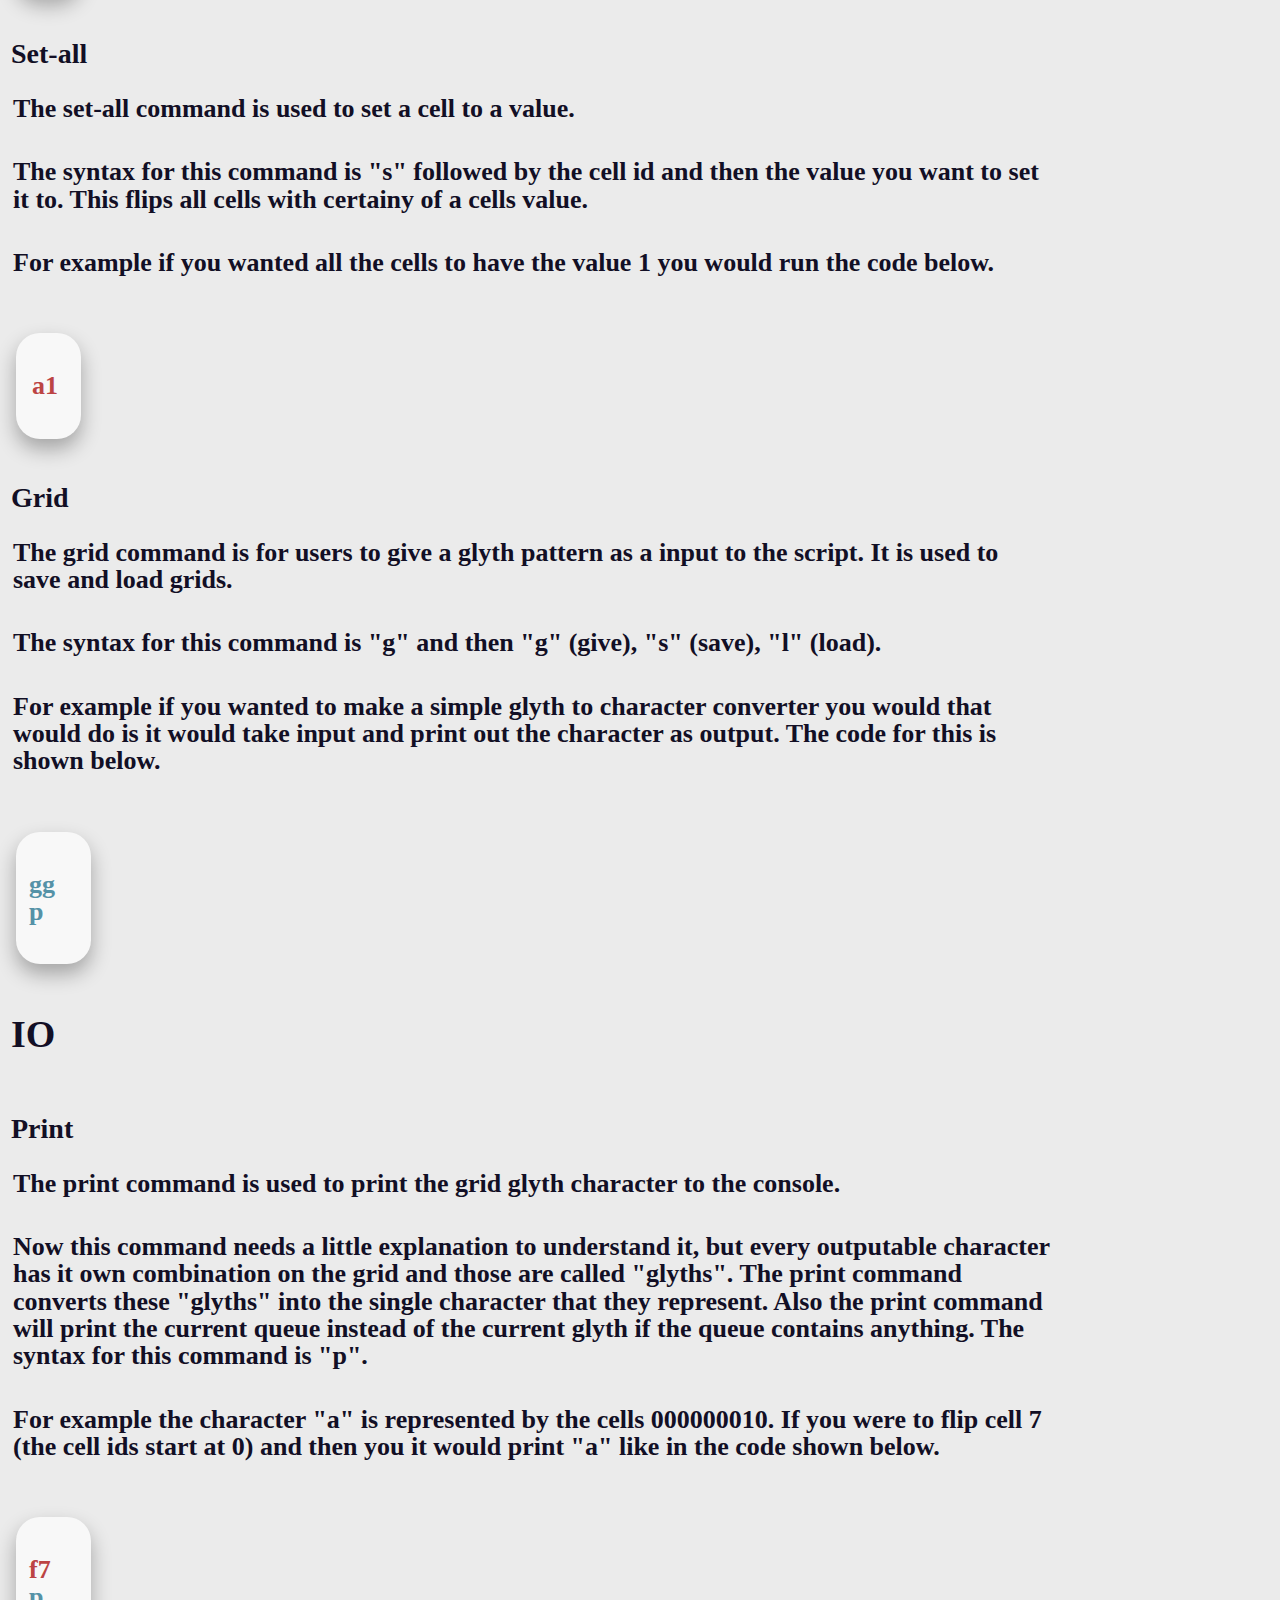
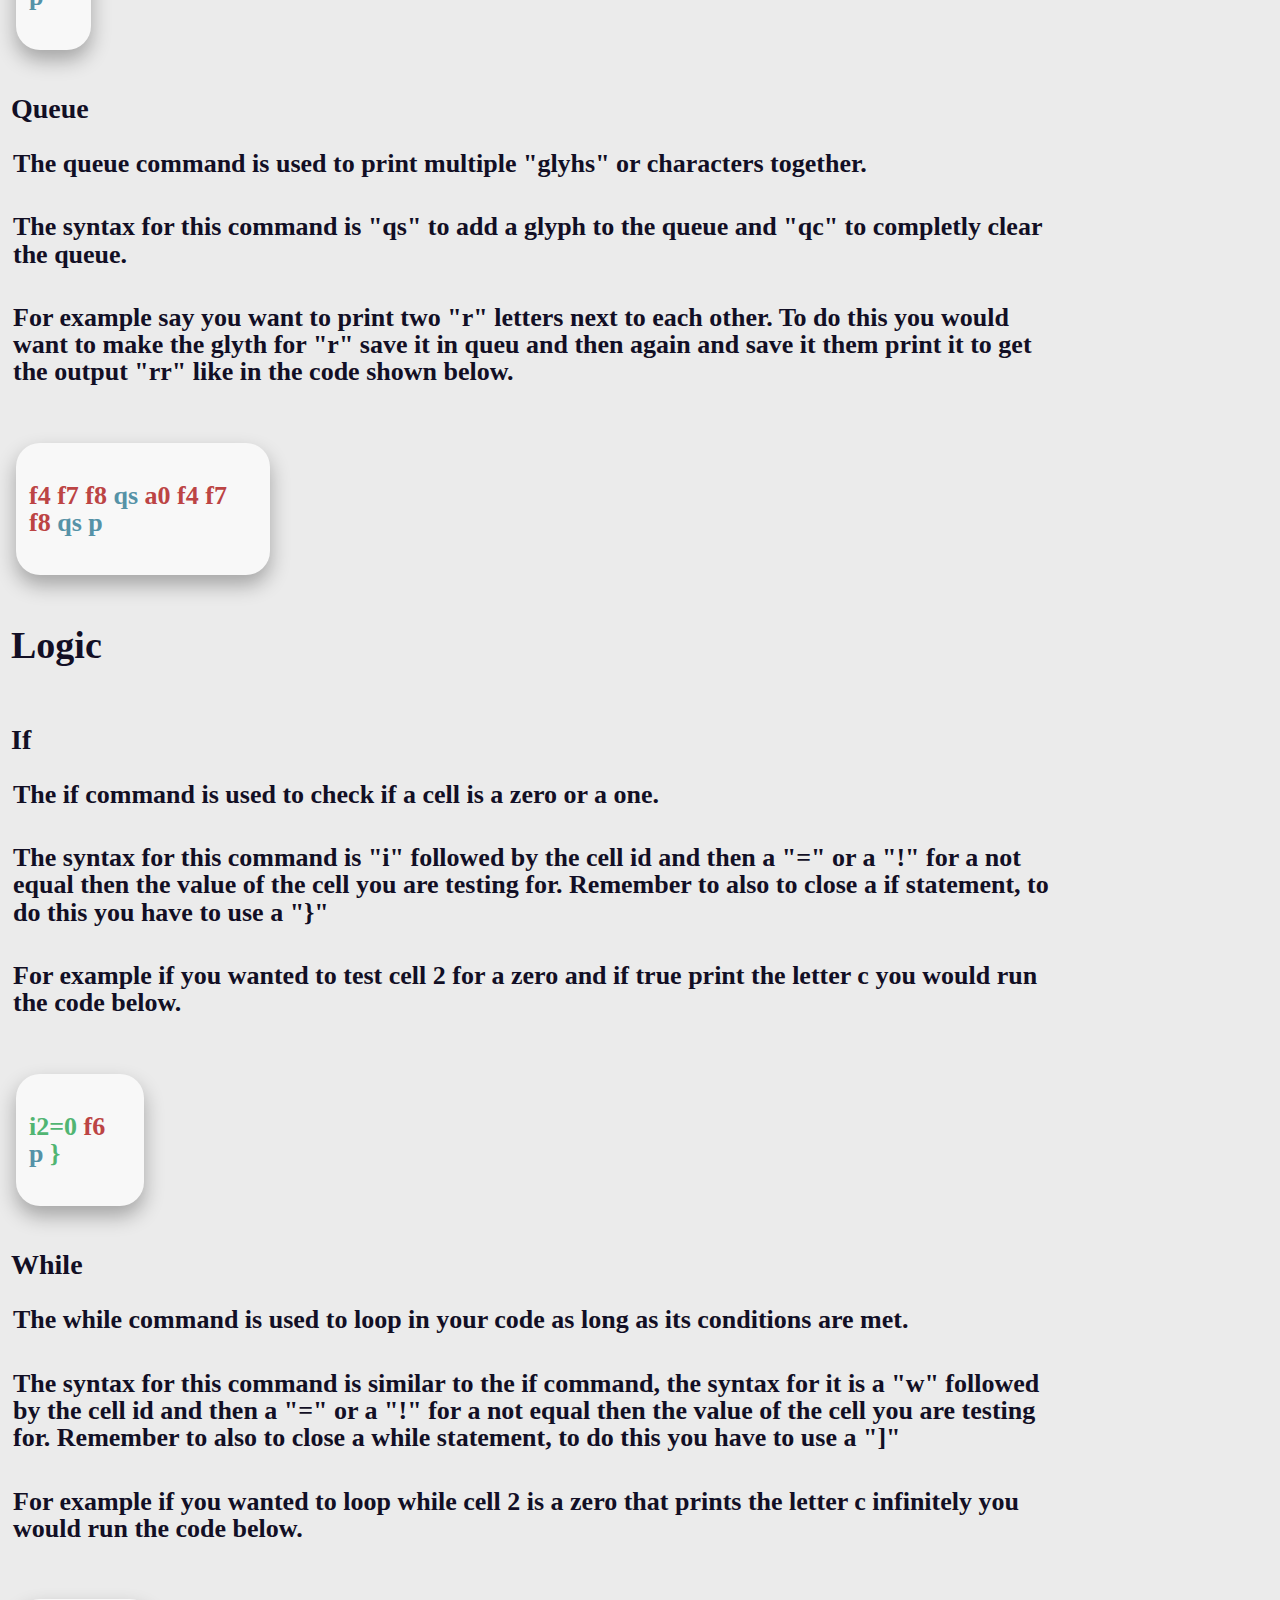
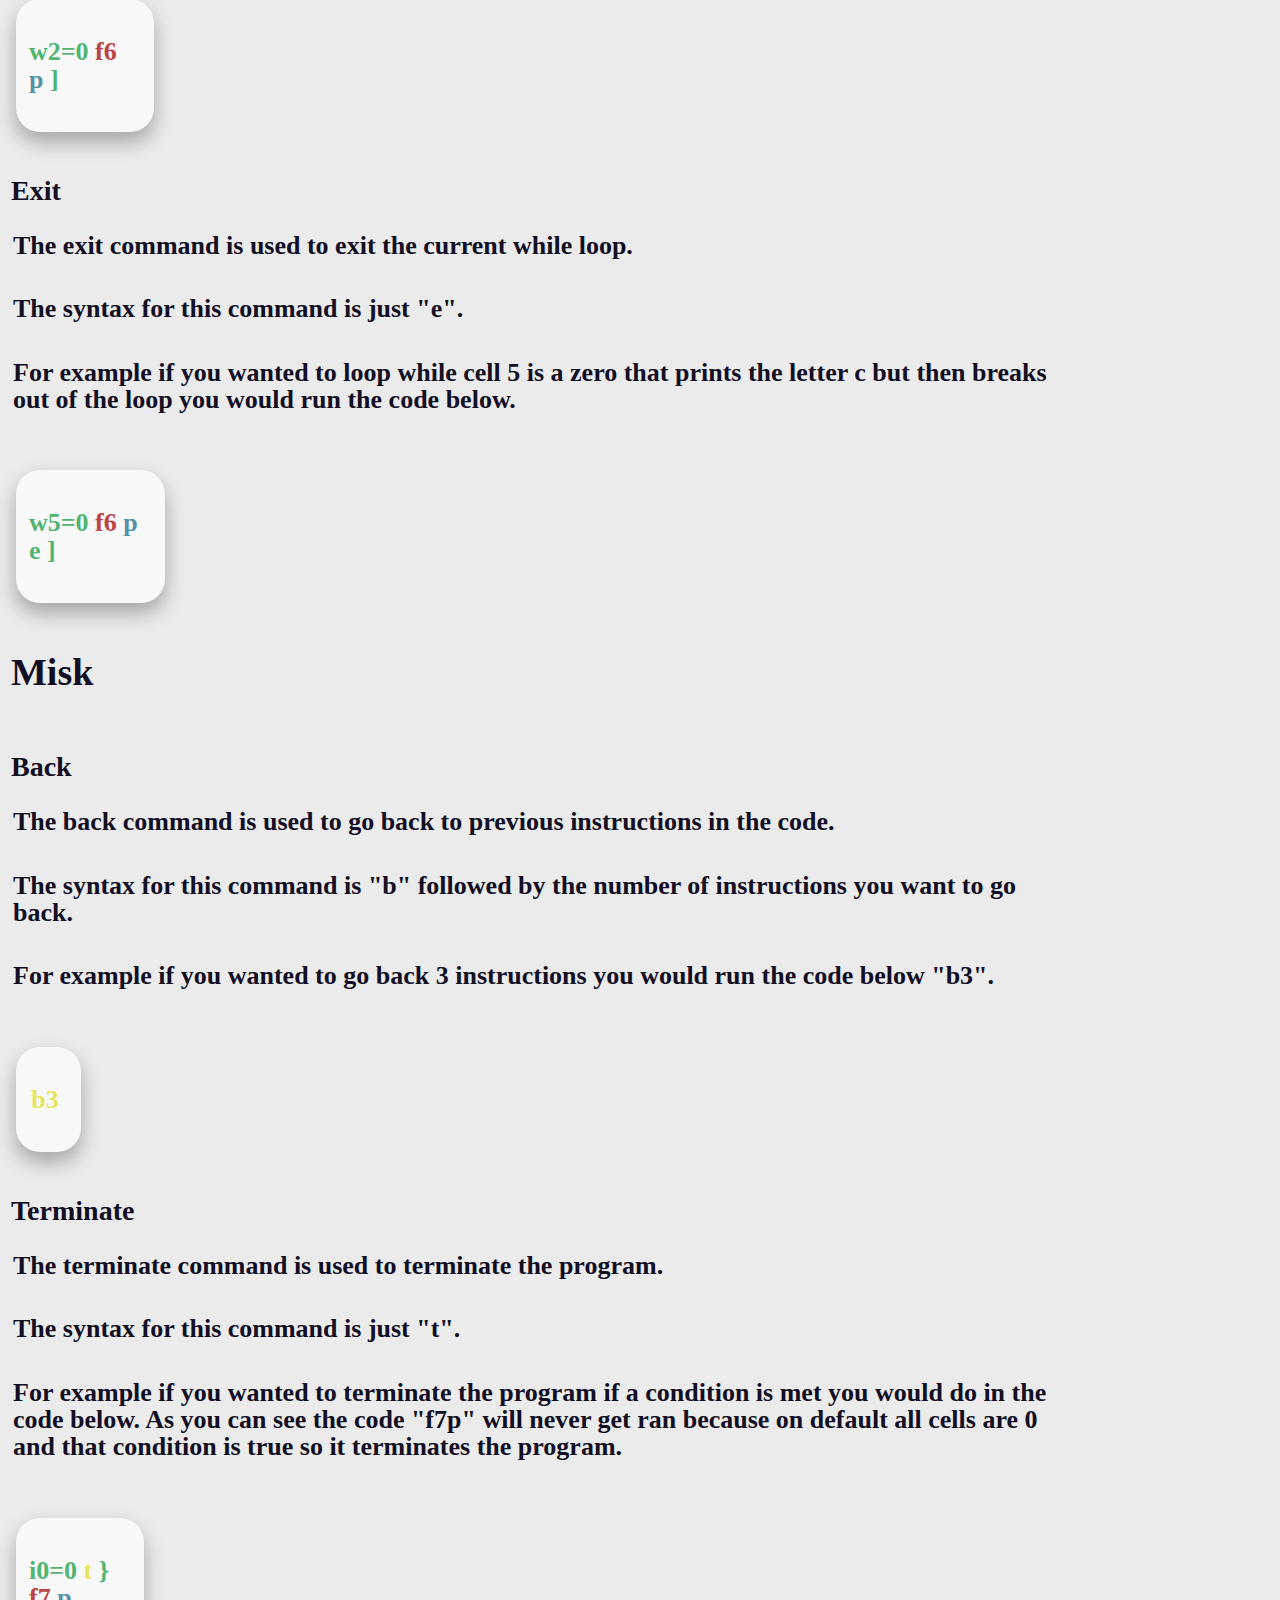
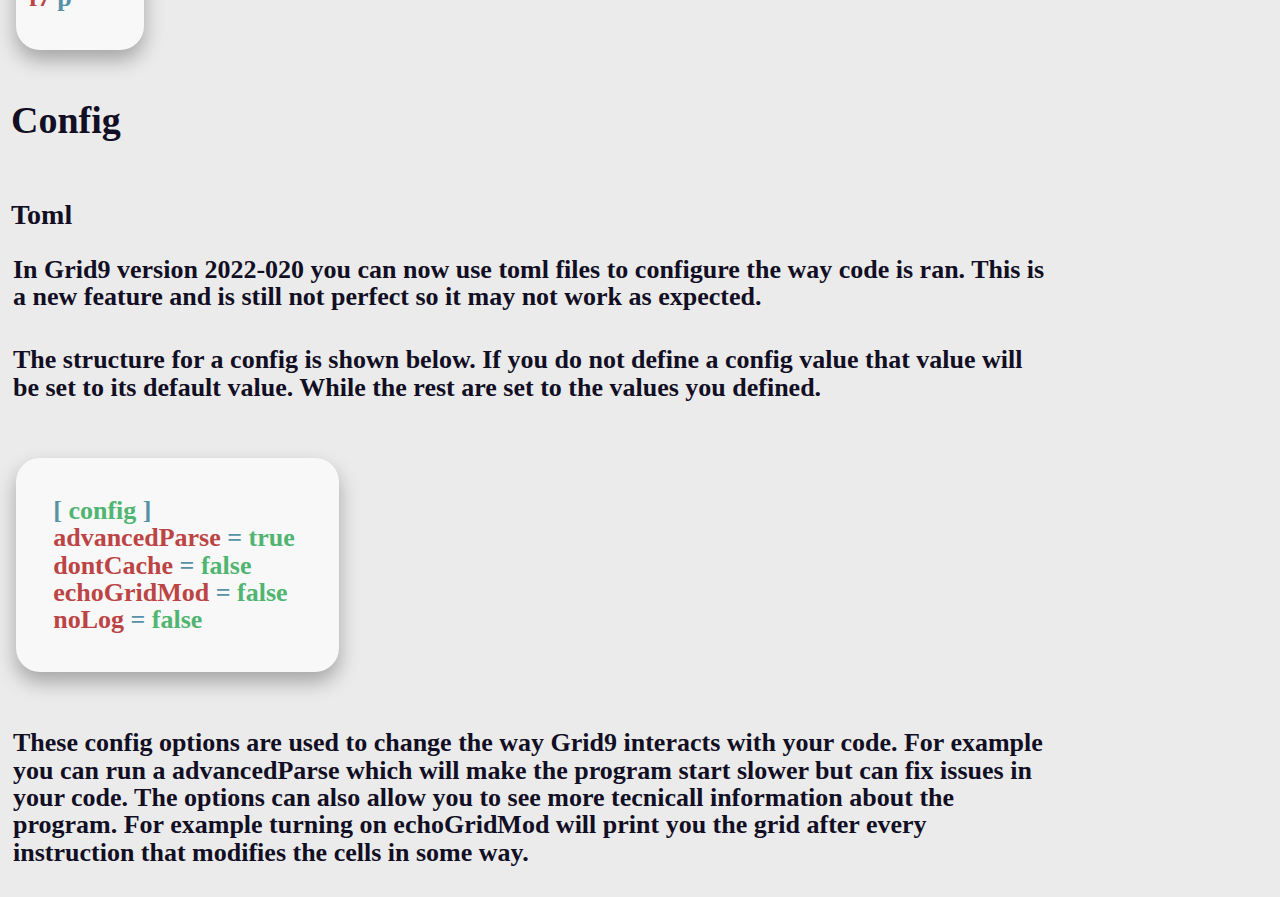
==== commit fa4bc01e: "enhanced visuals of codeblocks even more" ====
--- a/src/documentation/index.html
+++ b/src/documentation/index.html
@@ -149,7 +149,7 @@
                 </p>
                 <br>
 
-                <div style=width:4%;min-width:40px; class="code-block">
+                <div style=width:5%;min-width:40px; class="code-block">
                     <p class="docs-data">
                         <span class="io">gg</span>
                         <span class="io">p</span>
--- a/src/documentation/css/style.css
+++ b/src/documentation/css/style.css
@@ -1,16 +1,22 @@
+html {
+    scroll-behavior: smooth;
+}
+
 body {
     background-color: #EBEBEB;
 }
 
 /* Sidebar */
 .sidebar_nav {
+    box-shadow: rgba(0, 0, 0, 0.55) 0px 10px 20px;
+    transition: 0.8s linear;
     background-color: #120F25;
     height: 900px;
     margin: 8px;
     padding: 8px;
     border-radius: 8px;
     float: left;
-    position:fixed;
+    position: fixed;
 }
 
 .sidebar_nav_title {
@@ -31,18 +37,18 @@
 }
 
 .sidebar_nav_link:focus {
-    font-weight: 600;
+    font-weight: 620;
 }
 
 
 #list {
+    transition: 0.8s linear;
     font-family: Quantify;
     font-size: 20px;
-    color: #b3b3b3;;
+    color: #b3b3b3;
     padding: 5px;
     max-height: 0;
     overflow: hidden;
-    transition: 0.8s linear;
 }
   
 a:focus+#list {
@@ -71,8 +77,8 @@
 
 .docs {
     position:relative;
-    width: 79%;
-    left:15%;
+    width: 83%;
+    left:16%;
 }
 .docs-data {
     font-family: 'Segoe UI';
@@ -85,13 +91,24 @@
 
 /* Code Blocks */
 .code-block {
+    box-shadow: rgba(0, 0, 0, 0.3) 0px 10px 20px;
     background-color: #f8f8f8;
+    transition: 0.8s linear;
+    border-radius: 1.5rem;
     letter-spacing: 50%;
-    border-radius: 8px;
+    display: flex;
     overflow-x: scroll;
     overflow-y: scroll;
     line-height: 80%;
     padding: 8px;
+    justify-content: center;
+    align-items: center;
+    margin: 8px;
+}
+
+.code-block:hover {
+    box-shadow: rgba(0, 0, 0, 0.65) 0px 10px 20px;
+    transition: 0.8s linear;
 }
 
 .cm {
@@ -115,16 +132,18 @@
 }
 
 /* Mobile */
-@media only screen and (max-width: 1720px) {
+@media only screen and (max-width: 1750px) {
     h1 {
         line-height: 80%;
     }
 
     .sidebar_nav {
+        transition: 0.1s linear;
         display: none;
     }
 
     .docs {
+        transition: 0.1s linear;
         left: 0%;
     }
 
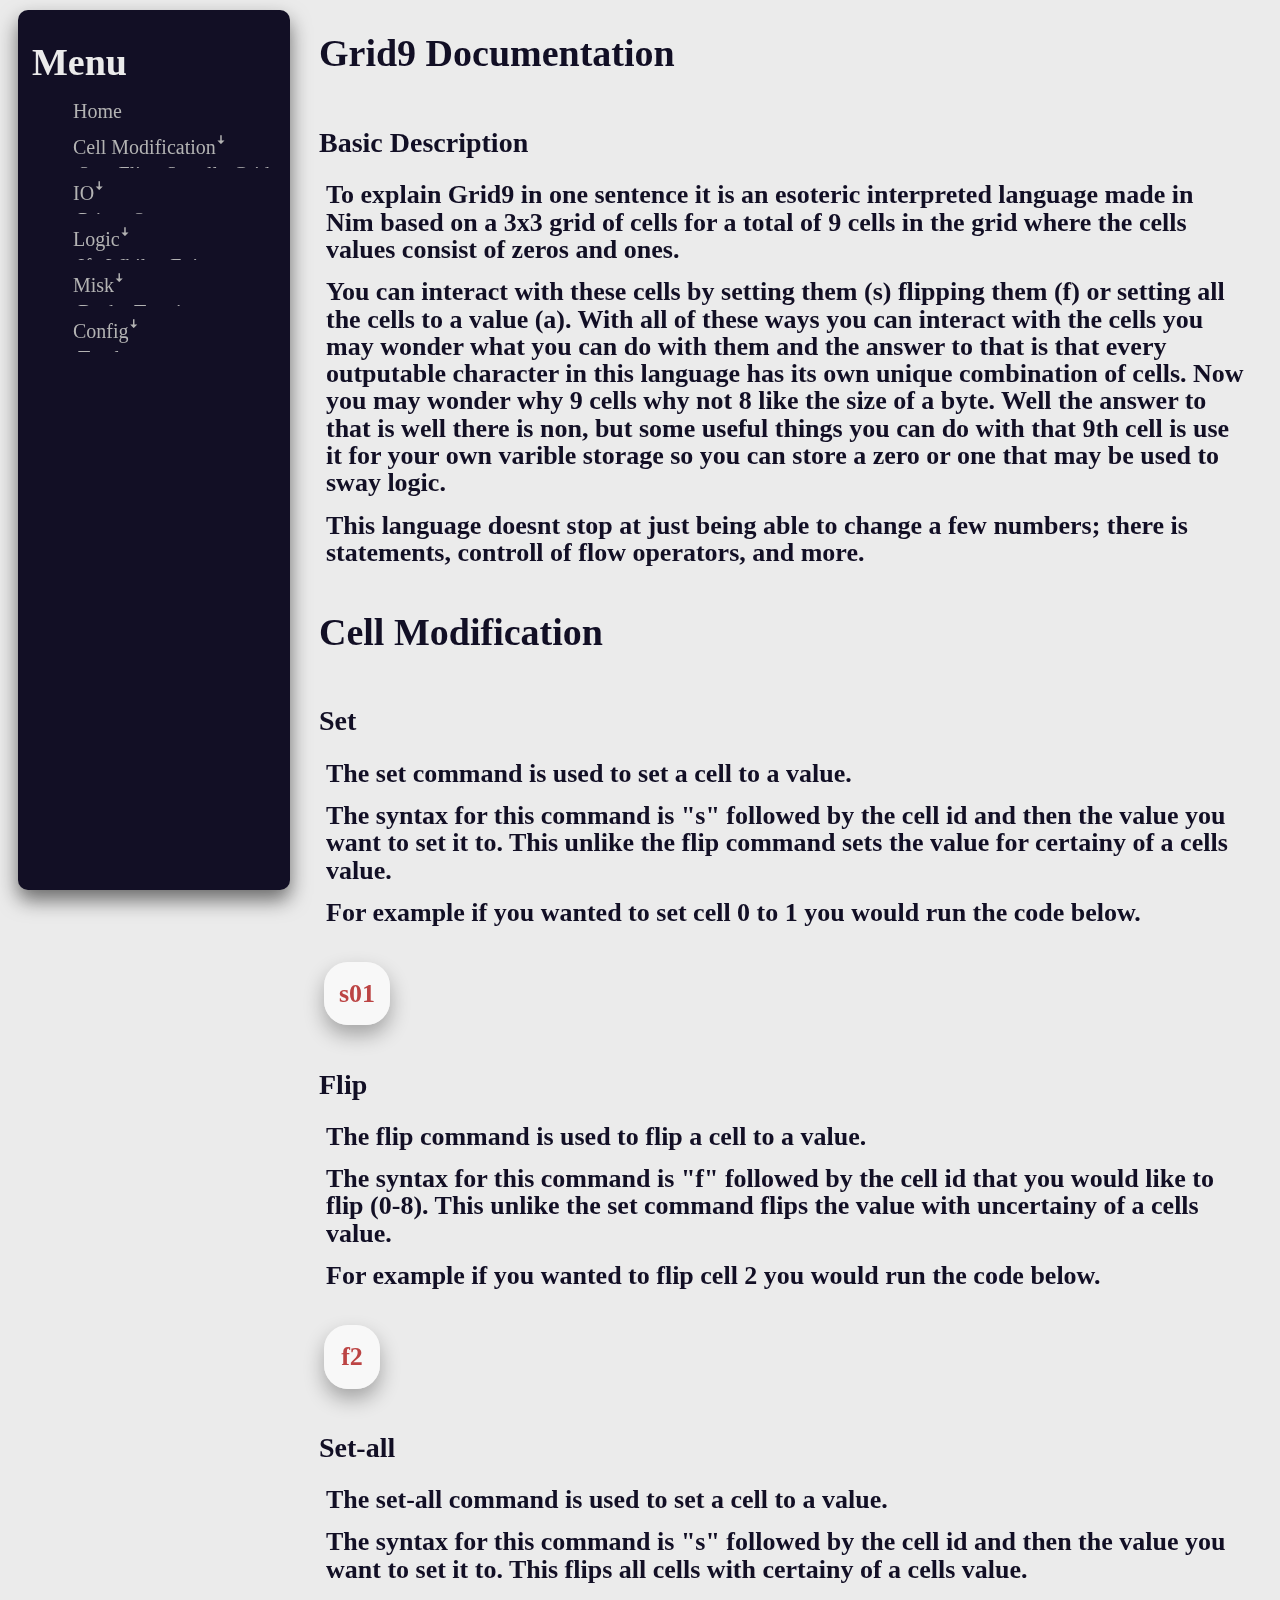
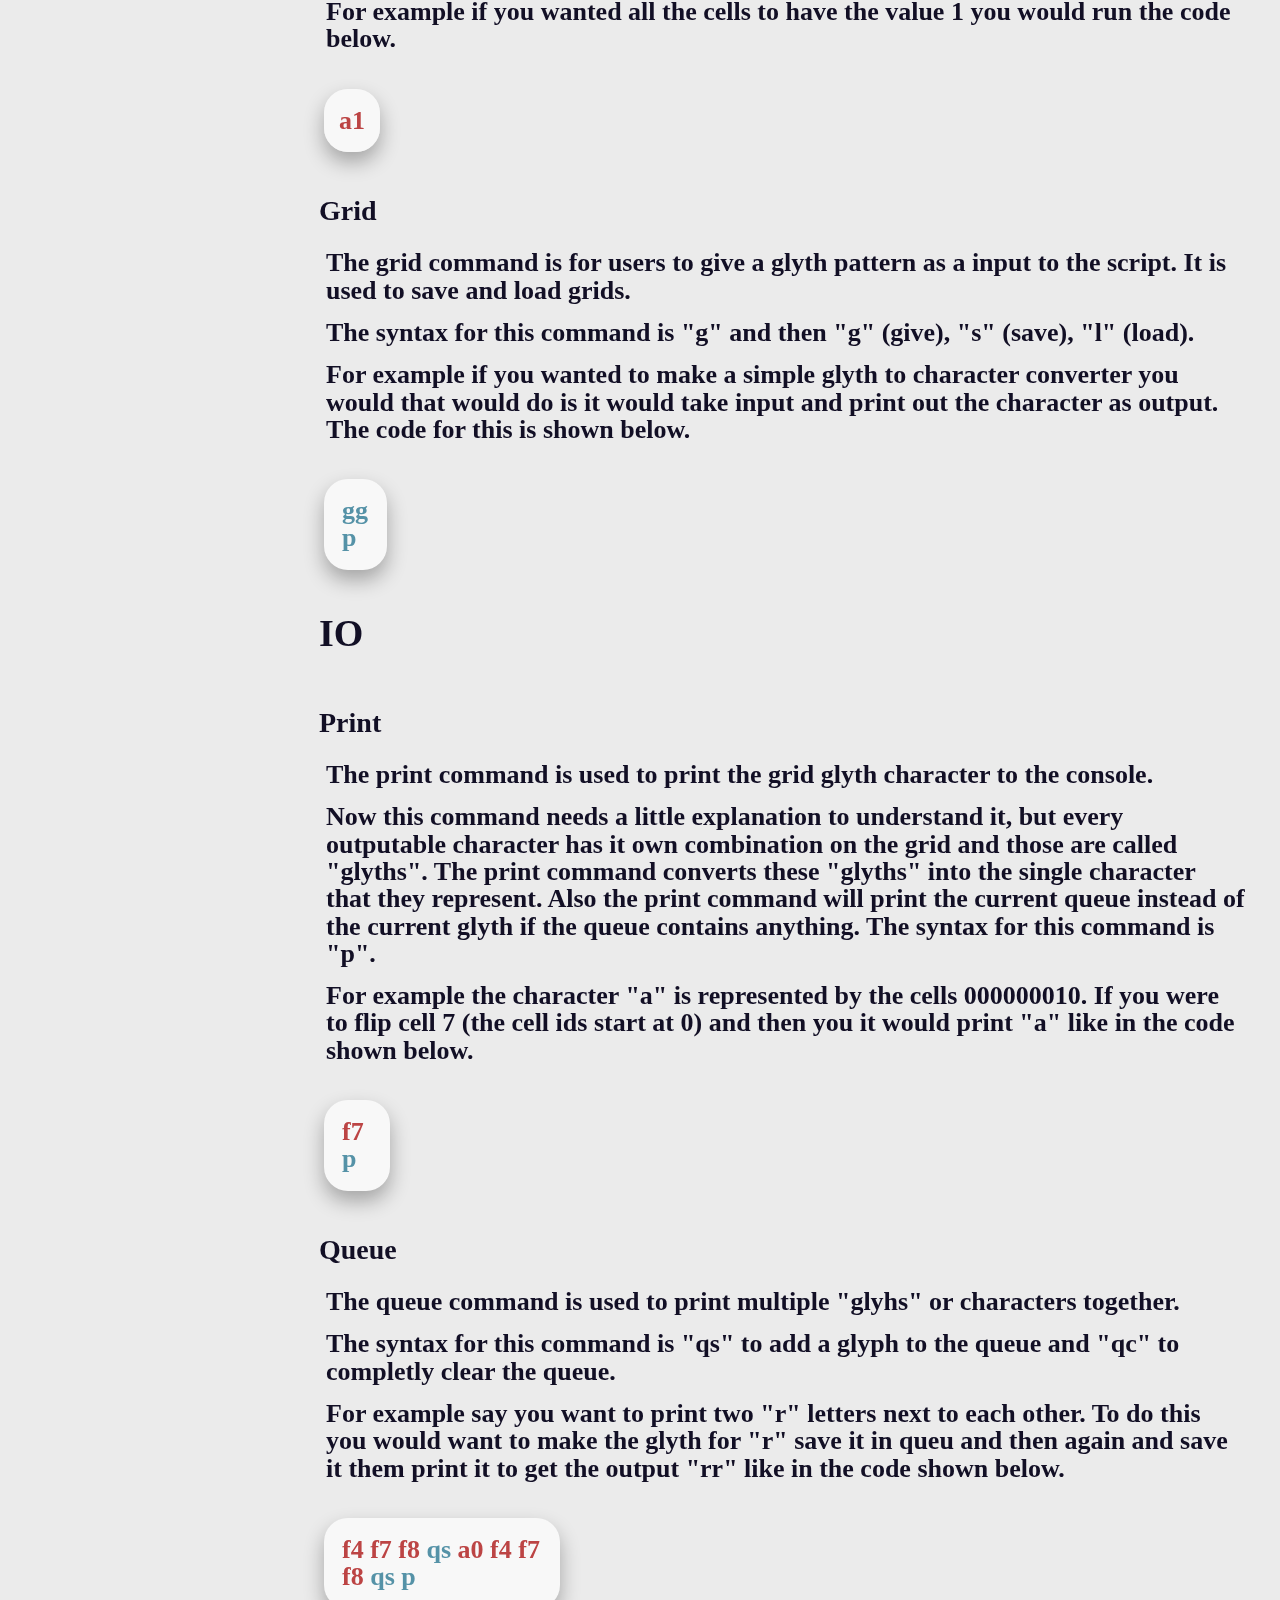
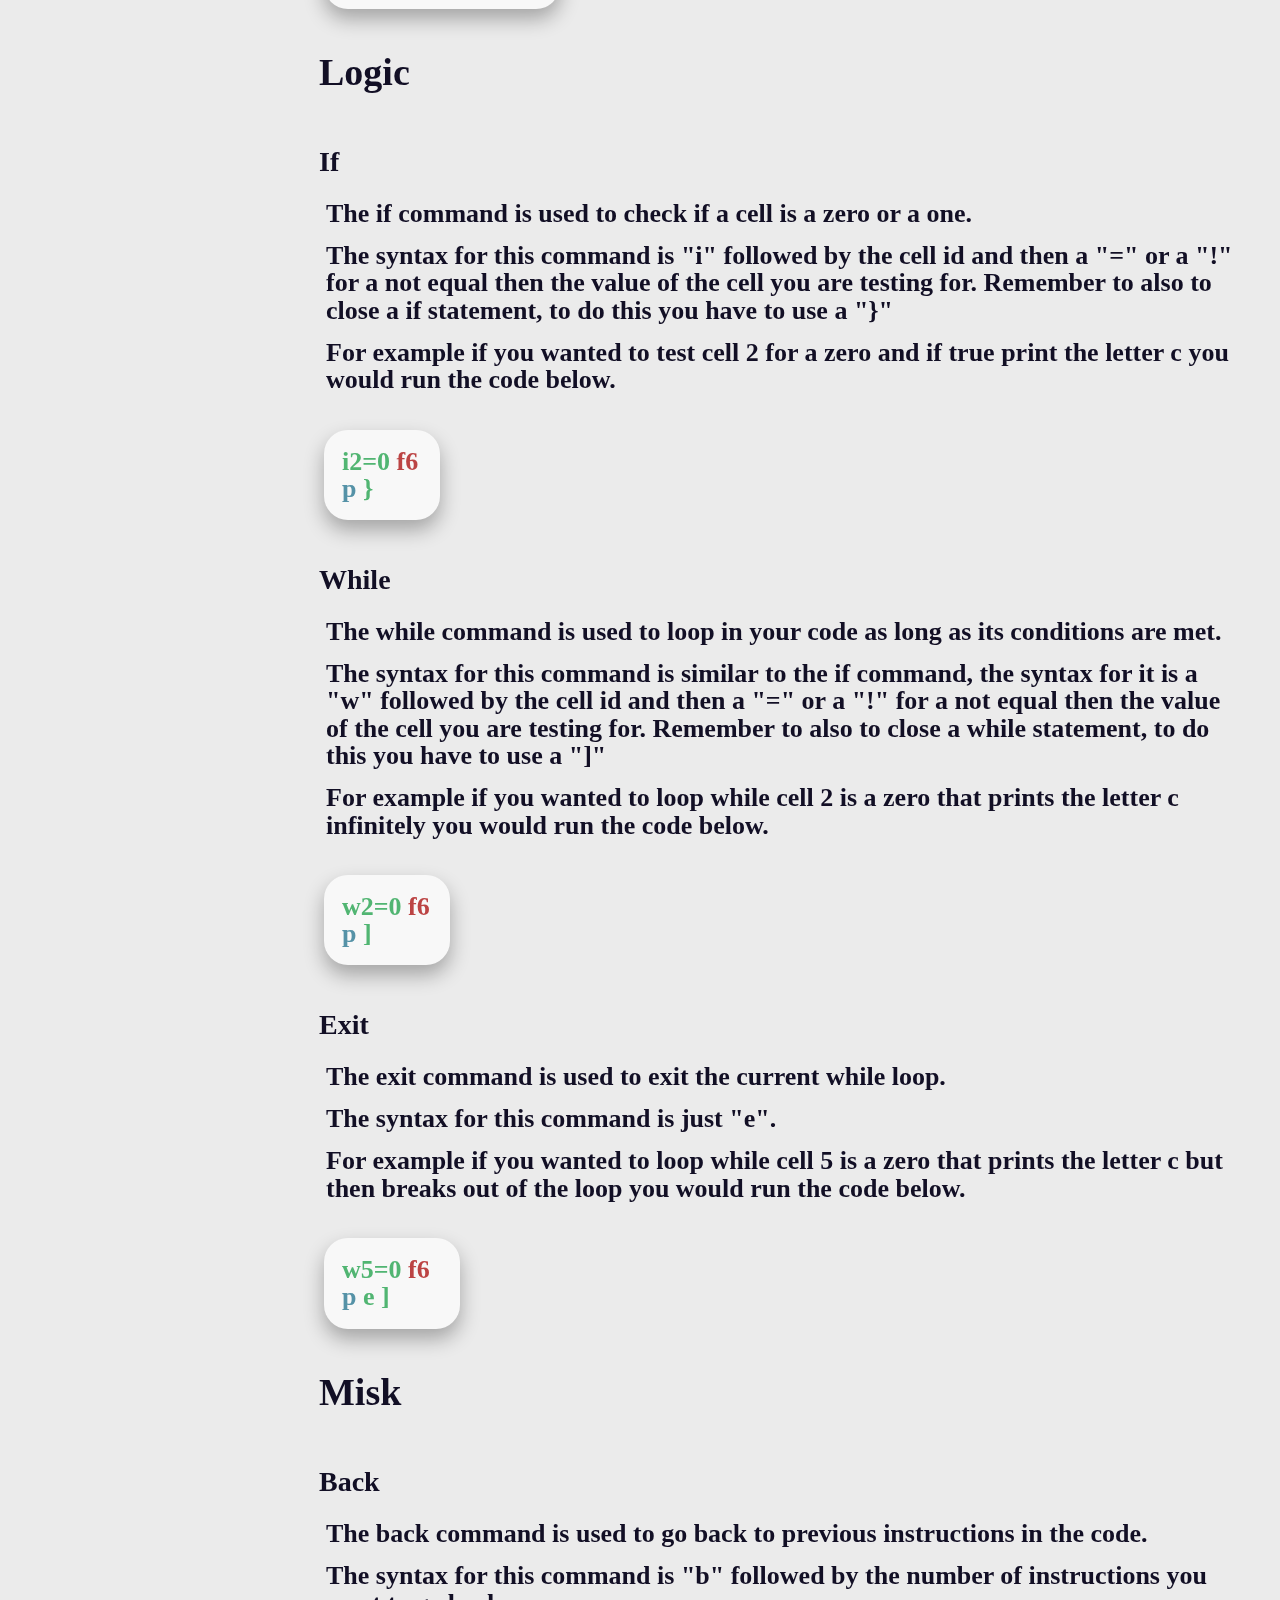
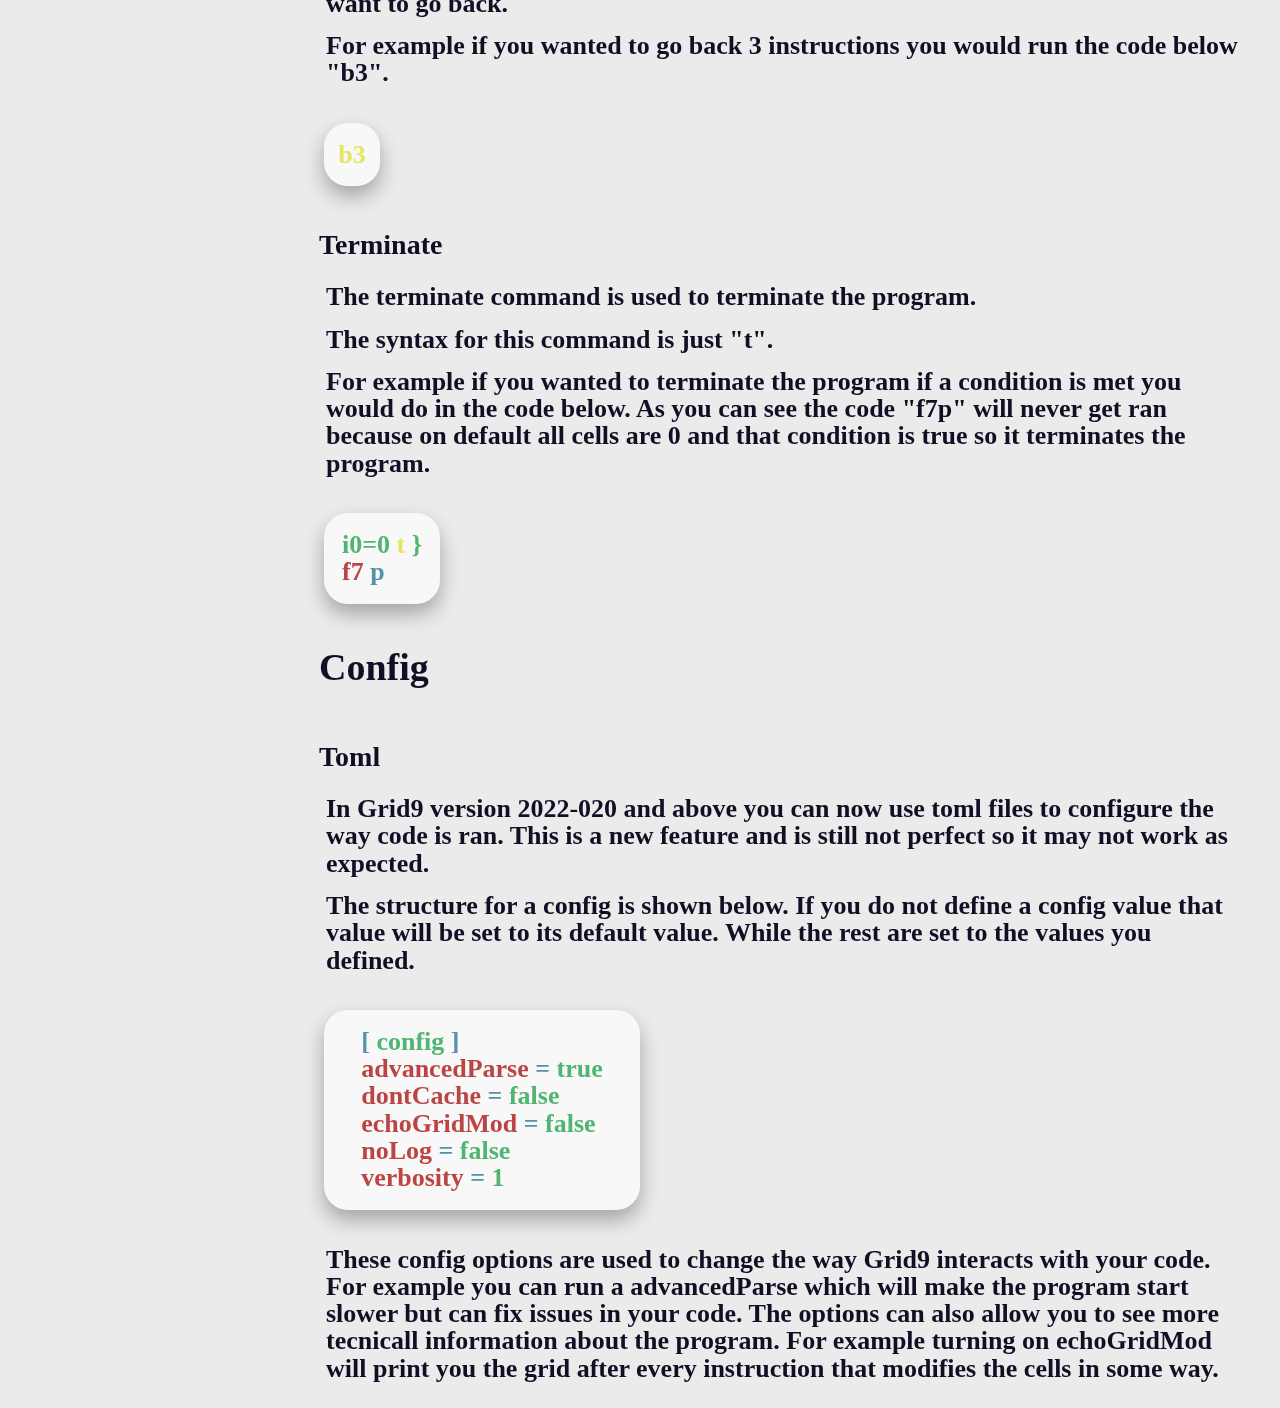
==== commit 30a62b17: "position fix" ====
--- a/src/documentation/index.html
+++ b/src/documentation/index.html
@@ -1,8 +1,12 @@
 <!DOCTYPE html>
 <html>
 <head>
+    <title>Grid9 Documentation</title>
     <meta charset="utf-8">
-    <title>Grid9 Documentation</title>
+    <meta content="Grid9 Documentation" property="og:title" />
+    <meta content="The offical documentation the the Grid9 programming language." property="og:description" />
+    <meta content="css/embedimage.png" property="og:image" />
+    <meta name="theme-color" content="#00aa00">
     <link rel="stylesheet" href="css/style.css">
     <script src="https://code.jquery.com/jquery-3.4.1.min.js"></script>
 </head>
@@ -334,7 +338,7 @@
 
                 <h2 id="toml">Toml</h2>
                 <p class="docs-data">
-                    In Grid9 version 2022-020 you can now use toml files to configure the way code is ran. This is a new feature and is still not perfect so it may not work as expected.
+                    In Grid9 version 2022-020 and above you can now use toml files to configure the way code is ran. This is a new feature and is still not perfect so it may not work as expected.
                 </p>
                 <p class="docs-data">
                     The structure for a config is shown below. If you do not define a config value that value will be set to its default value. While the rest are set to the values you defined.
@@ -363,6 +367,9 @@
                         <span class="io"> = </span>
                         <span class="log">false</span>
                         <br>
+                        <span class="cm">verbosity</span>
+                        <span class="io"> = </span>
+                        <span class="log">1</span>
                     </p>
                 </div>
                 <br>
--- a/src/documentation/css/style.css
+++ b/src/documentation/css/style.css
@@ -11,12 +11,13 @@
     box-shadow: rgba(0, 0, 0, 0.55) 0px 10px 20px;
     transition: 0.8s linear;
     background-color: #120F25;
-    height: 900px;
-    margin: 8px;
-    padding: 8px;
-    border-radius: 8px;
+    margin: 10px;
+    padding: 10px;
+    border-radius: 10px;
     float: left;
     position: fixed;
+    top: 0;
+    bottom: 0;
 }
 
 .sidebar_nav_title {
@@ -67,6 +68,7 @@
     line-height: 50%;
     padding: 3px;
 }
+
 h2 {
     font-family: Quantify;
     font-size: 28px;
@@ -76,10 +78,12 @@
 }
 
 .docs {
-    position:relative;
-    width: 83%;
-    left:16%;
+    padding: 8px;
+    margin: 8px;
+    border-radius: 8px;
+    margin-left: 300px;
 }
+
 .docs-data {
     font-family: 'Segoe UI';
     font-weight: 600;
@@ -87,6 +91,7 @@
     color: #120F25;
     line-height: 105%;
     padding: 5px;
+    margin: 5px;
 }
 
 /* Code Blocks */
@@ -132,7 +137,7 @@
 }
 
 /* Mobile */
-@media only screen and (max-width: 1750px) {
+@media only screen and (max-width: 750px) {
     h1 {
         line-height: 80%;
     }
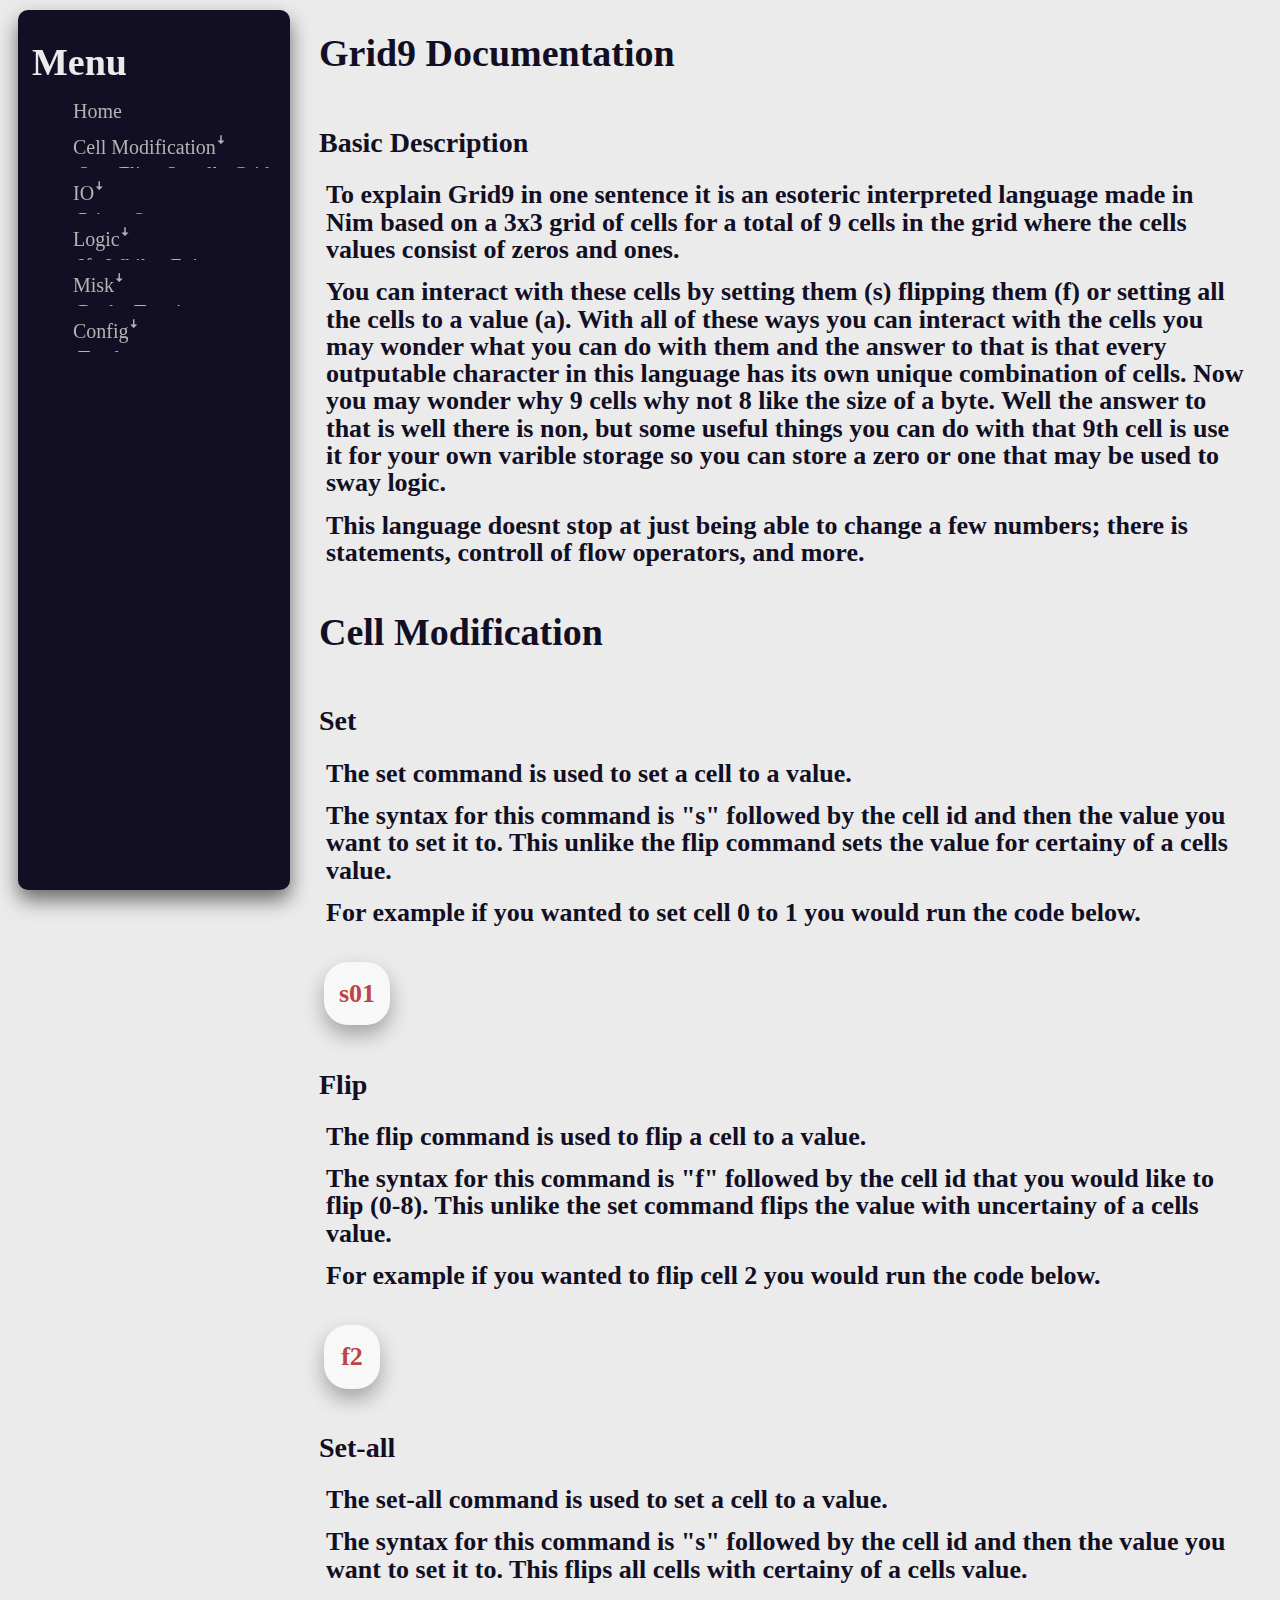
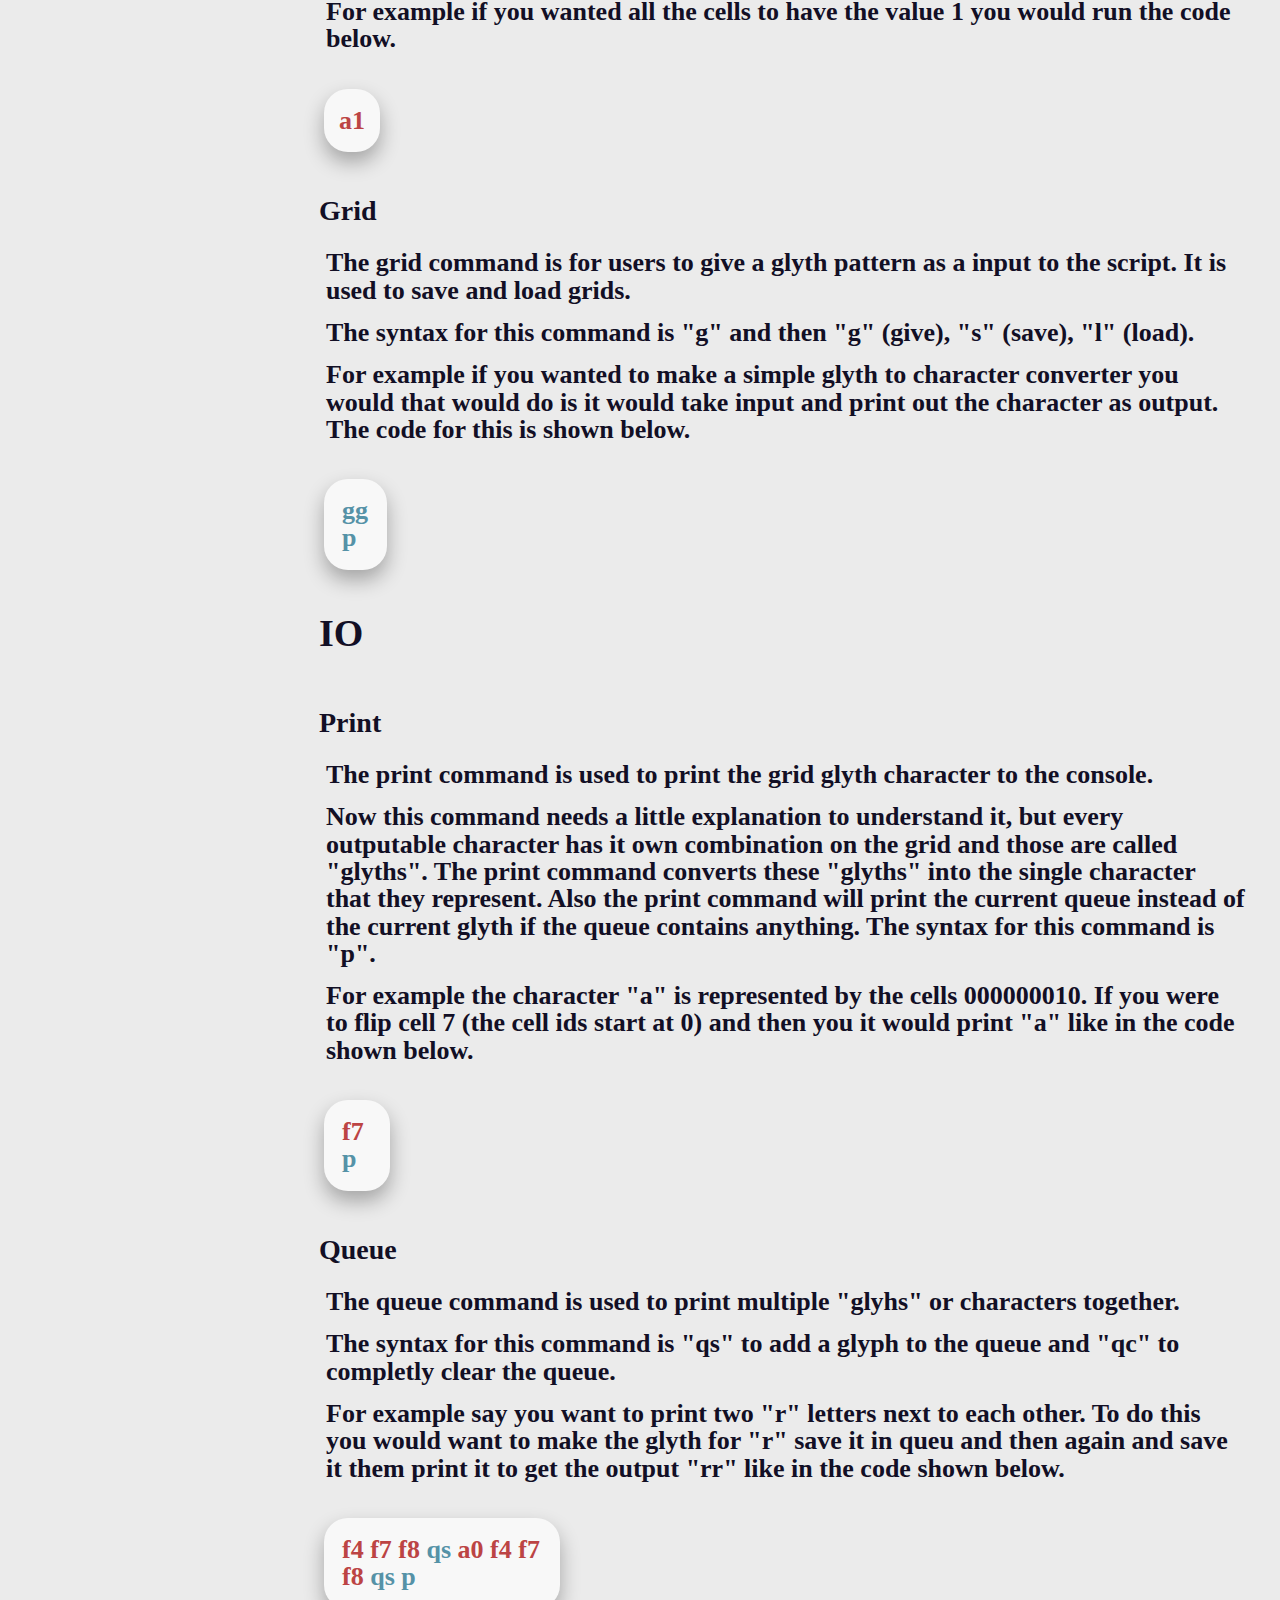
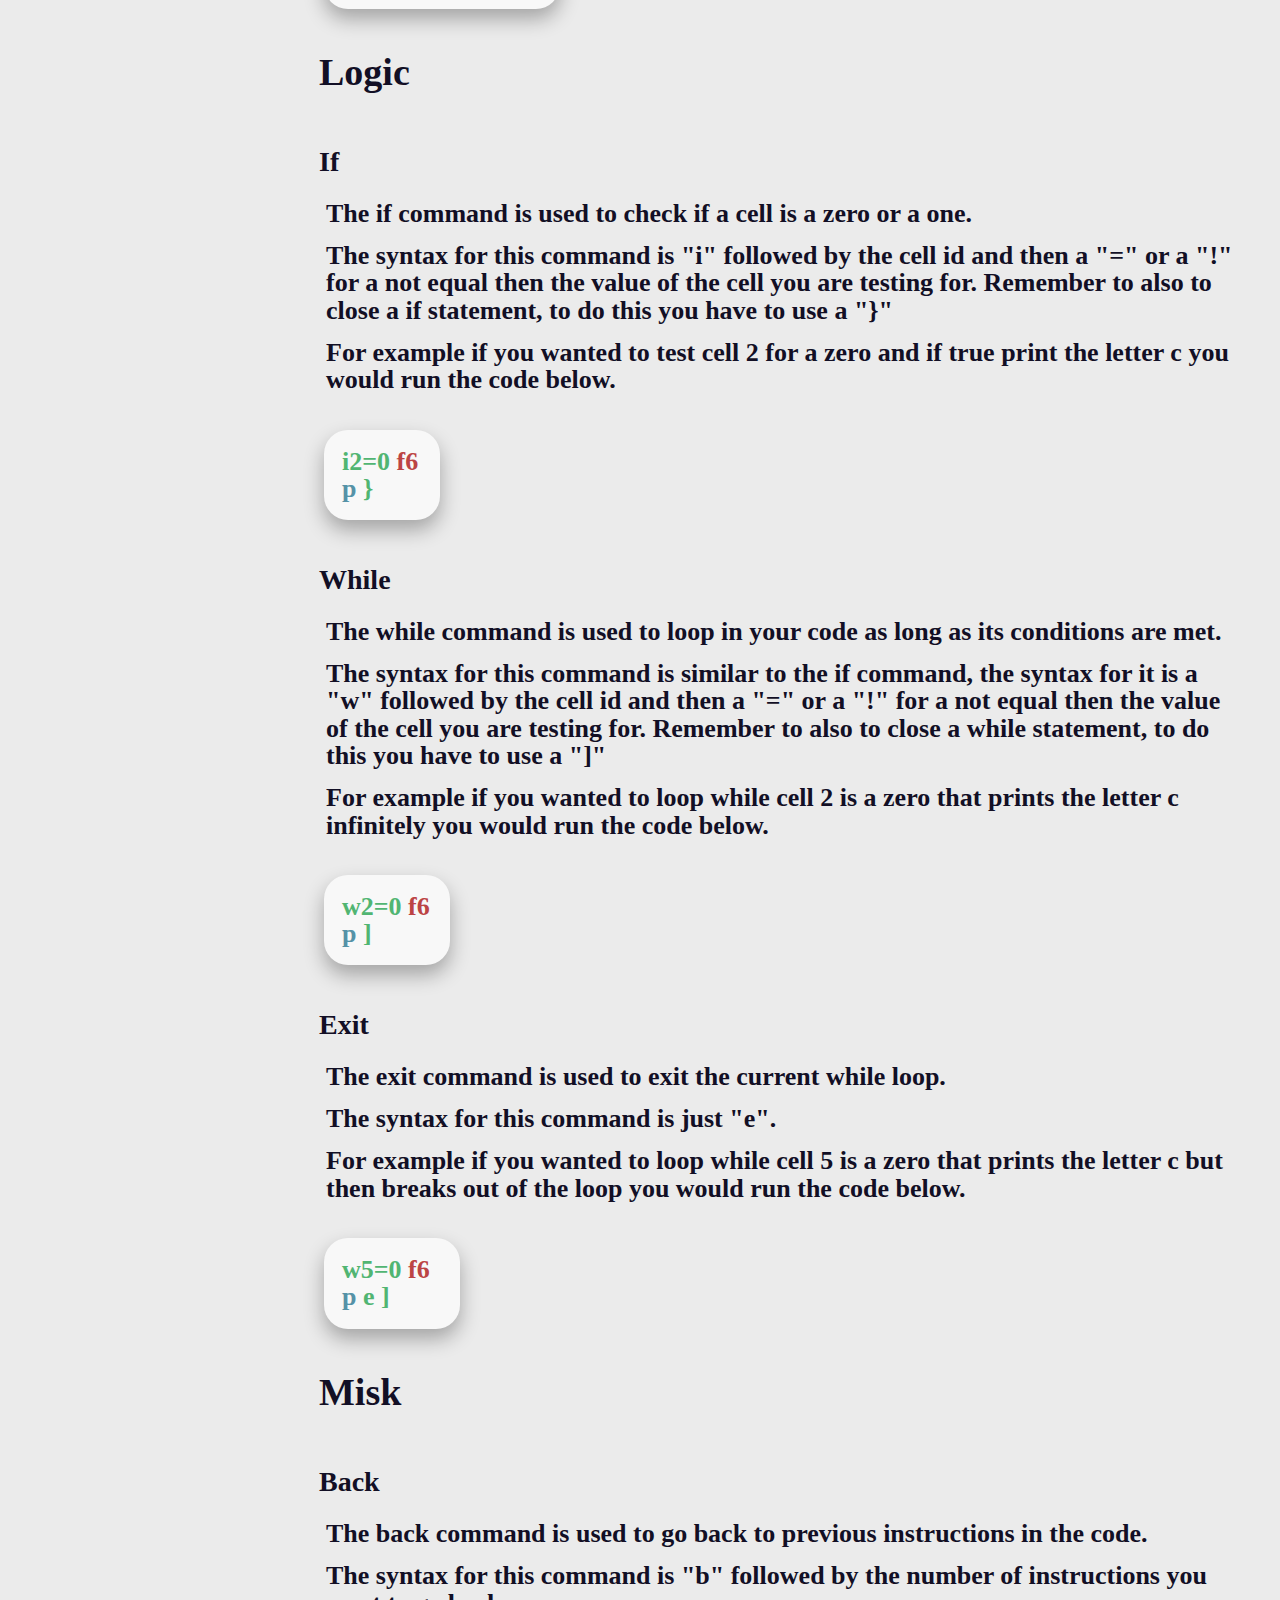
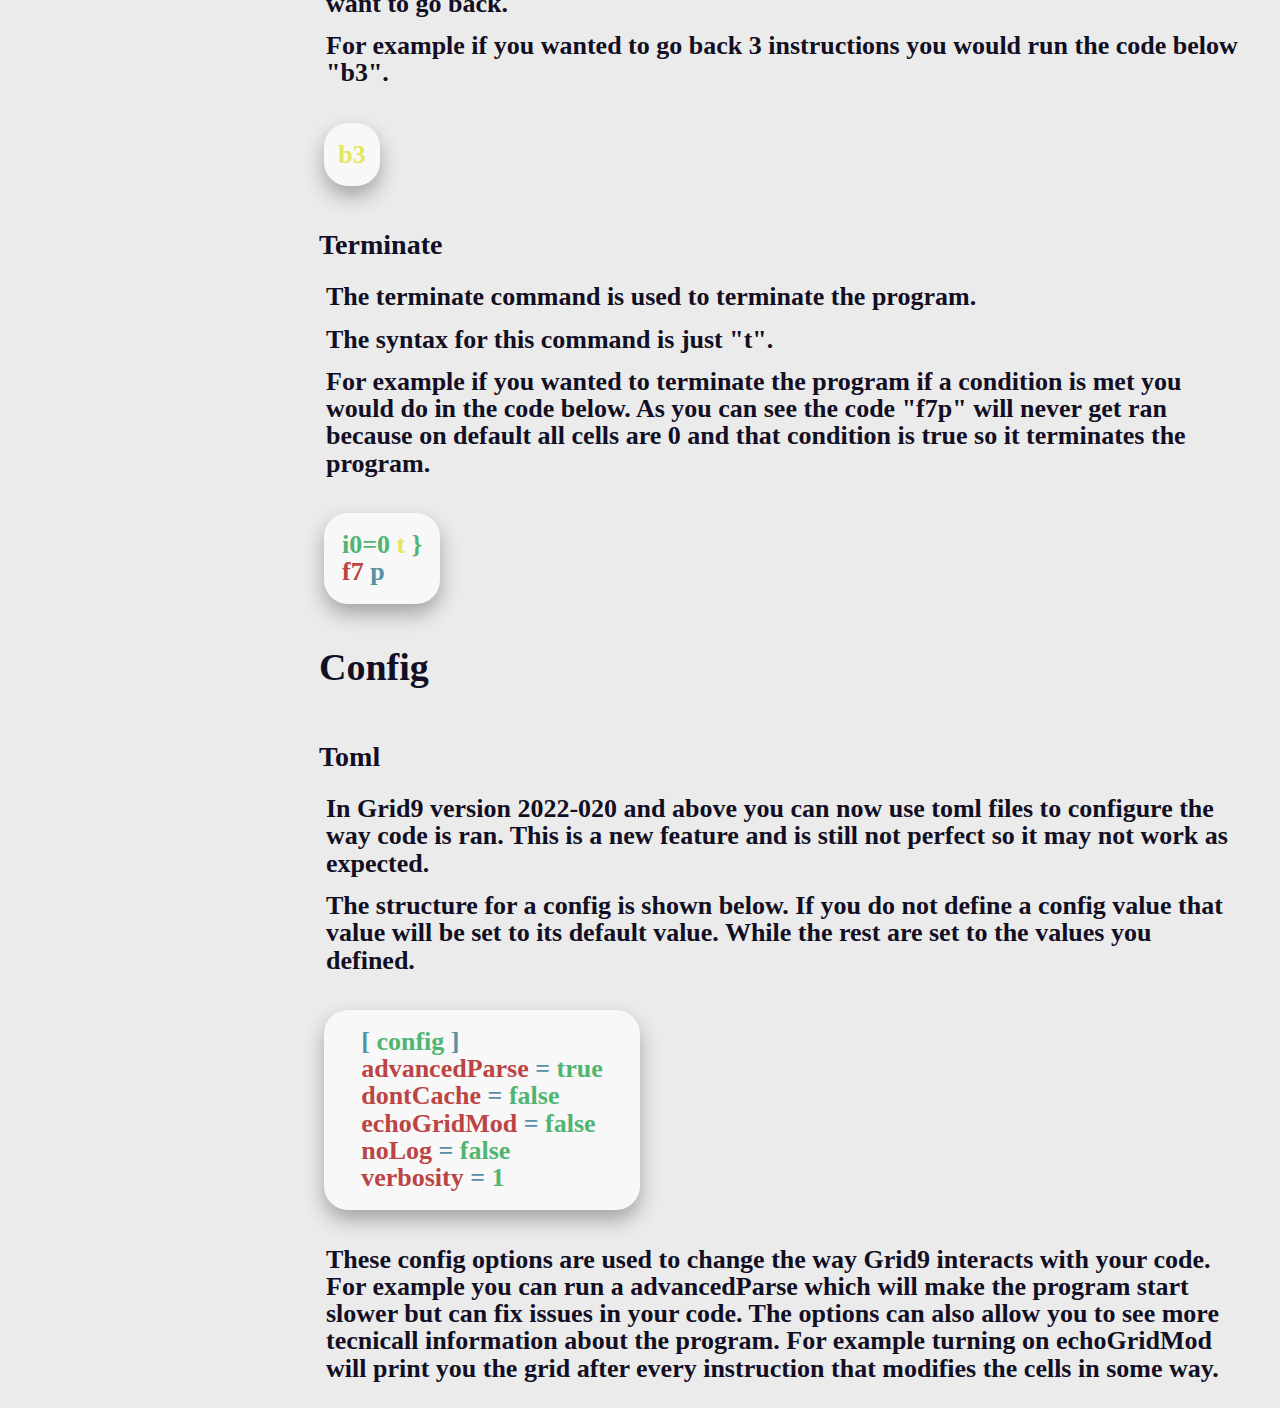
==== commit 285ad63c: "Added ARIA support to the sidebar" ====
--- a/src/documentation/index.html
+++ b/src/documentation/index.html
@@ -6,7 +6,7 @@
     <meta content="Grid9 Documentation" property="og:title" />
     <meta content="The offical documentation the the Grid9 programming language." property="og:description" />
     <meta content="css/embedimage.png" property="og:image" />
-    <meta name="theme-color" content="#00aa00">
+    <meta name="theme-color" content="#15132D">
     <link rel="stylesheet" href="css/style.css">
     <script src="https://code.jquery.com/jquery-3.4.1.min.js"></script>
 </head>
@@ -20,36 +20,36 @@
                 <ul>
                     <a href="#home" class="sidebar_nav_link">Home</a>
                     <br><br>
-                    <a href="#0" class="sidebar_nav_link">Cell Modificationꜜ</a>
-                        <ul id="list">
-                            <a href="#set" class="sidebar_nav_link">Set</a>
-                            <a href="#flip" class="sidebar_nav_link">Flip</a>
-                            <a href="#set-all" class="sidebar_nav_link">Set-all</a>
-                            <a href="#grid" class="sidebar_nav_link">Grid</a>
-                        </ul>
-                    <br>
-                    <a href="#0" class="sidebar_nav_link">IOꜜ</a>
-                        <ul id="list">
-                            <a href="#print" class="sidebar_nav_link">Print</a>
-                            <a href="#queue" class="sidebar_nav_link">Queue</a>
-                        </ul>
-                    <br>
-                    <a href="#0" class="sidebar_nav_link">Logicꜜ</a>
-                        <ul id="list">
-                            <a href="#if" class="sidebar_nav_link">If</a>
-                            <a href="#while" class="sidebar_nav_link">While</a>
-                            <a href="#exit" class="sidebar_nav_link">Exit</a>
-                        </ul>
-                    <br>
-                    <a href="#0" class="sidebar_nav_link">Miskꜜ</a>
-                        <ul id="list">
-                            <a href="#back" class="sidebar_nav_link">Back</a>
-                            <a href="#terminate" class="sidebar_nav_link">Terminate</a>
-                        </ul>
-                    <br>
-                    <a href="#0" class="sidebar_nav_link">Configꜜ</a>
-                        <ul id="list">
-                            <a href="#toml" class="sidebar_nav_link">Toml</a>
+                    <a href="#0" class="sidebar_nav_link" aria-label="Read more about cell modification catagory">Cell Modificationꜜ</a>
+                        <ul id="list">
+                            <a href="#set" class="sidebar_nav_link" aria-label="Read more about the set command">Set</a>
+                            <a href="#flip" class="sidebar_nav_link" aria-label="Read more about the flip command">Flip</a>
+                            <a href="#set-all" class="sidebar_nav_link" aria-label="Read more about the set all command">Set-all</a>
+                            <a href="#grid" class="sidebar_nav_link" aria-label="Read more about the grid command">Grid</a>
+                        </ul>
+                    <br>
+                    <a href="#0" class="sidebar_nav_link" aria-label="Read more about I O catagory">IOꜜ</a>
+                        <ul id="list">
+                            <a href="#print" class="sidebar_nav_link" aria-label="Read more about the print command">Print</a>
+                            <a href="#queue" class="sidebar_nav_link" aria-label="Read more about the queue command">Queue</a>
+                        </ul>
+                    <br>
+                    <a href="#0" class="sidebar_nav_link" aria-label="Read more about logic catagory">Logicꜜ</a>
+                        <ul id="list">
+                            <a href="#if" class="sidebar_nav_link" aria-label="Read more about the if statement">If</a>
+                            <a href="#while" class="sidebar_nav_link" aria-label="Read more about the while statement">While</a>
+                            <a href="#exit" class="sidebar_nav_link" aria-label="Read more about the exit statement">Exit</a>
+                        </ul>
+                    <br>
+                    <a href="#0" class="sidebar_nav_link" aria-label="Read more about misk catagory">Miskꜜ</a>
+                        <ul id="list">
+                            <a href="#back" class="sidebar_nav_link" aria-label="Read more about the back command">Back</a>
+                            <a href="#terminate" class="sidebar_nav_link" aria-label="Read more about the terminate command">Terminate</a>
+                        </ul>
+                    <br>
+                    <a href="#0" class="sidebar_nav_link" aria-label="Read more about config catagory">Configꜜ</a>
+                        <ul id="list">
+                            <a href="#toml" class="sidebar_nav_link" aria-label="Read more about toml config files">Toml</a>
                         </ul>
                     <br>
                 </ul>
--- a/src/documentation/css/style.css
+++ b/src/documentation/css/style.css
@@ -1,5 +1,10 @@
 html {
     scroll-behavior: smooth;
+}
+
+@font-face{
+    font-family: 'Quantify';
+    src: url('https://mrender0.github.io/Grid9/fonts/Quantify.woff') format('woff');
 }
 
 body {
@@ -102,8 +107,6 @@
     border-radius: 1.5rem;
     letter-spacing: 50%;
     display: flex;
-    overflow-x: scroll;
-    overflow-y: scroll;
     line-height: 80%;
     padding: 8px;
     justify-content: center;
@@ -137,9 +140,15 @@
 }
 
 /* Mobile */
-@media only screen and (max-width: 750px) {
+@media only screen and (max-width: 750px){
     h1 {
         line-height: 80%;
+        letter-spacing: 120%;
+    }
+
+    h2 {
+        line-height: 80%;
+        letter-spacing: 120%;
     }
 
     .sidebar_nav {
@@ -149,12 +158,47 @@
 
     .docs {
         transition: 0.1s linear;
-        left: 0%;
+        scrollbar-width: none;
+        margin-left: 0px;
     }
 
     .code-block {
-        padding-left: 8px;
-        padding-right: 15px;
-
+        padding-left: 10px;
+        padding-right: 10px;
+    }
+}
+
+::-webkit-scrollbar {
+    width: 7.5px;
+}
+::-webkit-scrollbar-thumb {
+    background: #15132D;
+    border-radius: 10px;
+}
+
+@media (any-pointer: coarse) {
+    h1 {
+        line-height: 80%;
+        letter-spacing: 120%;
+    }
+
+    h2 {
+        line-height: 80%;
+        letter-spacing: 120%;
+    }
+
+    .sidebar_nav {
+        transition: 0.1s linear;
+        display: none;
+    }
+
+    .docs {
+        transition: 0.1s linear;
+        margin-left: 0px;
+    }
+
+    .code-block {
+        padding-left: 10px;
+        padding-right: 10px;
     }
 }